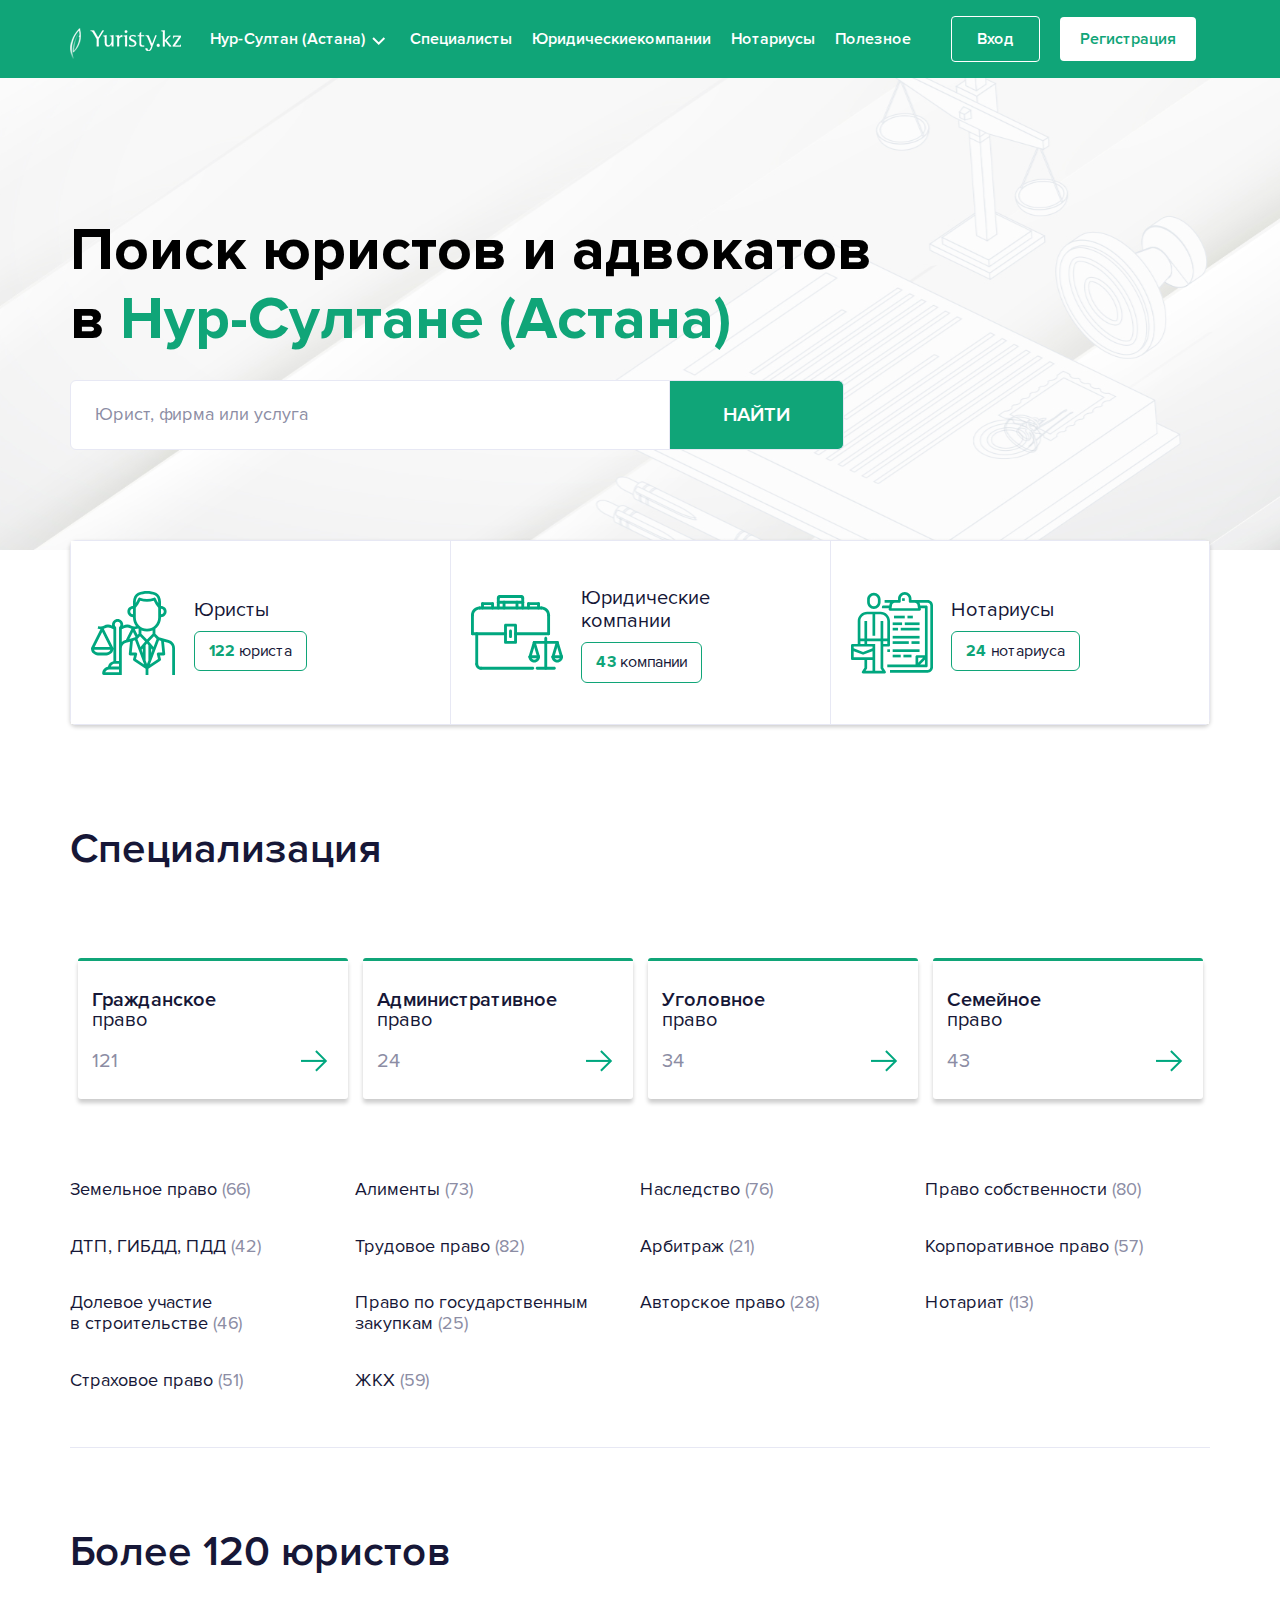
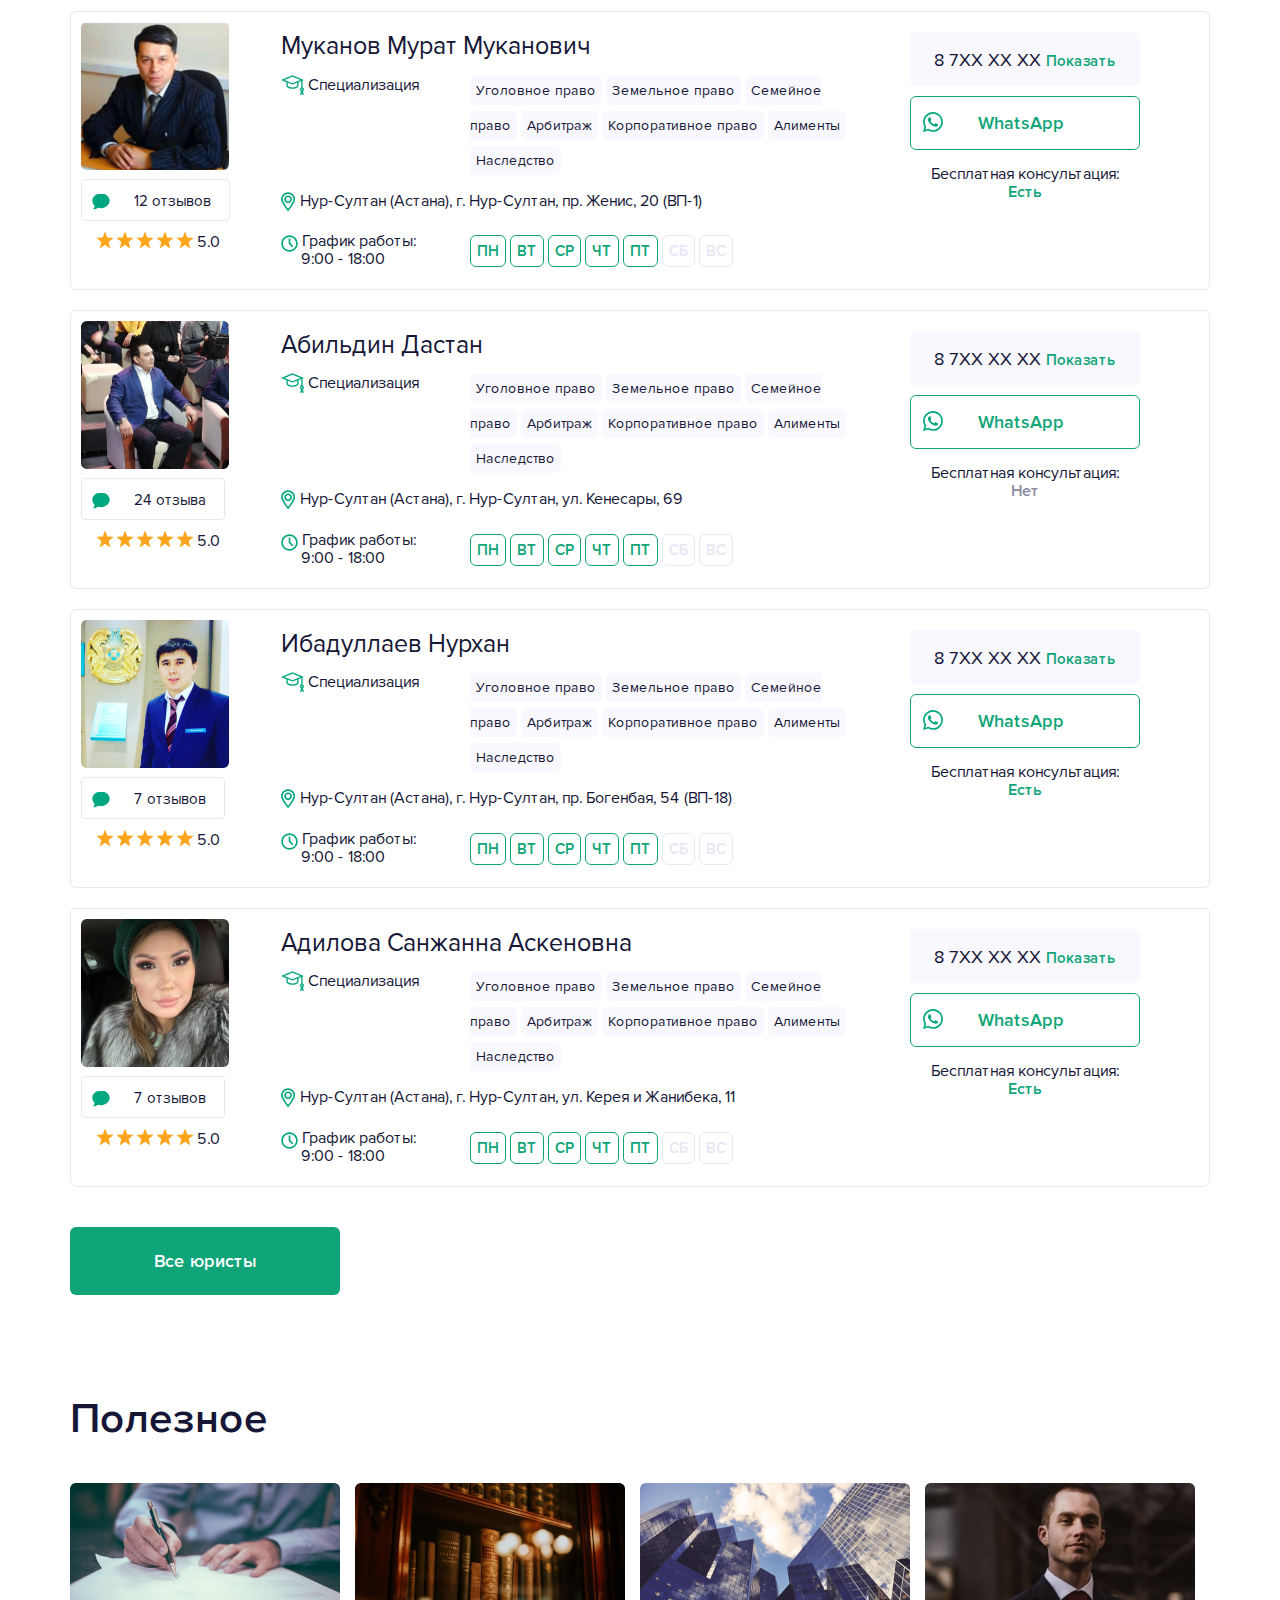
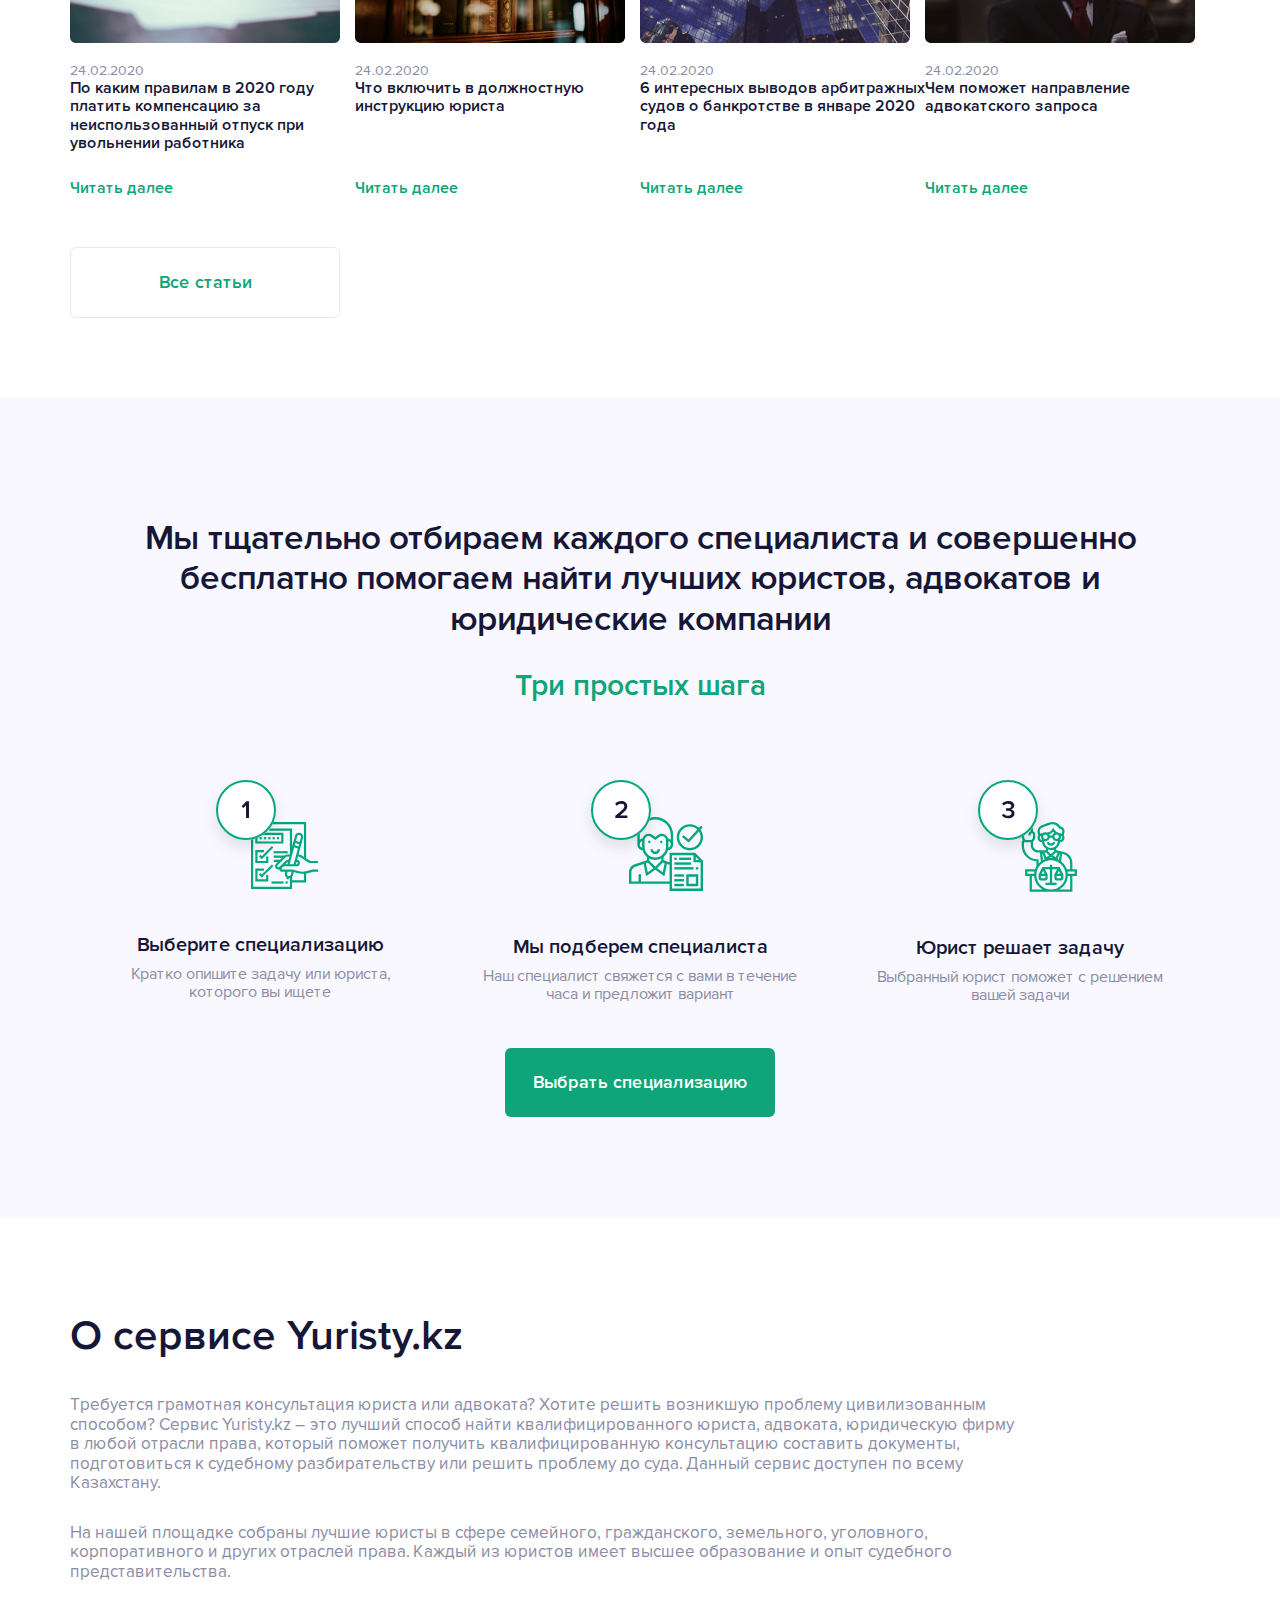
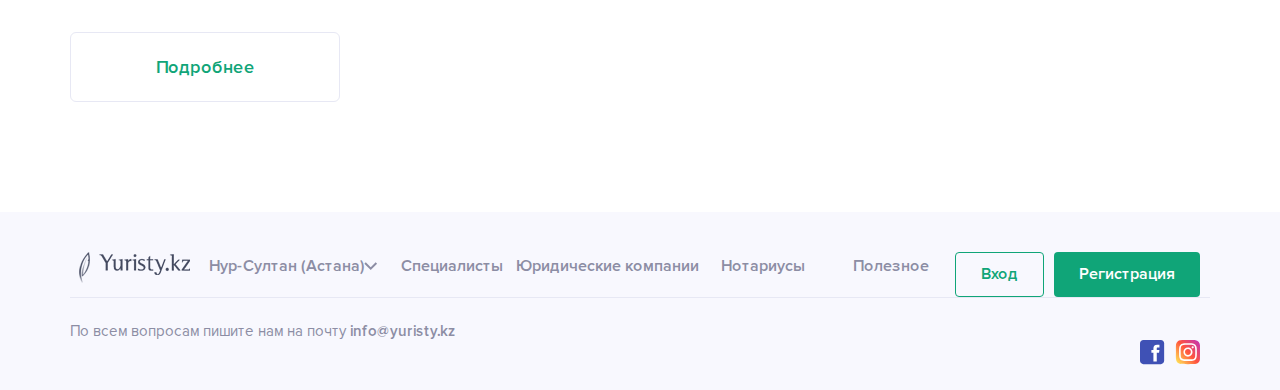
==== index.html @ 05616df8 "эШапка" ====
<!DOCTYPE html>
<html lang="ru">
<head>
<meta charset="UTF-8">
<meta name="viewport" content="width=device-width, initial-scale=1.0">
<meta http-equiv="X-UA-Compatible" content="ie=edge">
<link rel="stylesheet" href="css/normalize.css">
<link rel="stylesheet" href="css/main.css">
<link rel="stylesheet" href="css/bootstrap-grid.css">
<link rel="stylesheet" href="https://cdnjs.cloudflare.com/ajax/libs/font-awesome/4.7.0/css/font-awesome.min.css">


<title>Uyrist.kz</title>
<script>
	var jQueryroot = jQuery("html, body");
	jQuery('a[href*="#"]').click(function (event) {
		if (jQuery.attr(this, "href") == "#") {
			event.preventDefault();
		} else {
			jQueryroot.animate(
				{
					scrollTop: jQuery(jQuery.attr(this, "href")).offset().top
				},
				1000
			);
		}
		return false;
	});
</script>
</head>
<body>
</head>

<body>
	
<div class="boo-navbar">
		<div class="container">
			<!-- Mobile -->
			<div class="boo-nav-collapsed">
				<a href="index.html">
					<img class="mobile-logo" src="image/Main/image 1.svg" alt="Logo"/>
				</a>
				<button class="boo-nav-toggle">
					<!-- <i class="fa fa-fw fa-bars"></i> -->
					<div class="content">
						<div class="hamburger">
							<span></span>
							<span></span>
							<span></span>
							<span></span>
						</div>
					</div>
				</button>
			</div>
			<!-- Brand -->
			<div class="boo-nav-brand">
				<a href="#">
					<img src="image/Main/image 1.svg" alt="Logo" />
				</a>
			</div>
			<div class="dropdown">
				<div class="select">
					<span class="boo-nav-city ">Нур-Султан (Астана)<img src="image/Main/Icon.svg" alt="Стрелка" ></span>
				</div>
				<input type="hidden" name="gender">
				<ul class="dropdown-menu">
					<li id="male"><span class="boo-nav-city ">Нур-Султан (Астана)<img src="image/Main/Icon.svg" alt="Стрелка"></span></li>
					<li id="female"><span class="boo-nav-city ">Нур-Султан (Астана)<img src="image/Main/Icon.svg" alt="Стрелка"></span></li>
				</ul>
			</div>
			<!-- Nav items -->
			<div class="boo-nav-collapse">
				<ul class="boo-nav-items">
					<li><a href="yurists.html">Специалисты</a></li>
					<li><a href="Compani.html">Юридическиекомпании</a></li>
					<li><a href="yurist.html">Нотариусы</a></li>
					<li><a href="Compan.html">Полезное</a></li>
					<li><span  class="nav_btn btn_stroke">Вход</span></li>
					<li><span class="nav_btn btn_fill model_link">Регистрация</span></li>

				</ul>
			</div>
		</div>
		</div>
</div>
<div id="mask"></div>

<div class="model">
	<!-- The popup -->
	<span class="close"><img src="image/Mobile/close.svg" alt="Close"></span>
	<div class="constraint">
		<!-- Popup content -->
		<div class="model_heder">
			<div class="model_heder-text">Регистрация</div>
		</div>
		<div class="model_type">Выберите тип учетной записи</div>
	<main>
		<input id="tab1" type="radio" name="tabs" checked>
		<label class="model_content-title" for="tab1">Физическое лицо</label>
	
		<input id="tab2" type="radio" name="tabs">
		<label class="model_content-title" for="tab2">Юрист/адвокат</label>

			<input id="tab3" type="radio" name="tabs">
			<label class="model_content-title" for="tab3">Юридическая компания</label>
	
		<section  id="content1">
			<form action="#">
				<div class="col-sm">
					<input type="text" placeholder="Имя">
				</div>
				<div class="col-sm">
					<input type="email" placeholder="Эл почта">
				</div>
				<div class="col-sm">
					<input type="password" placeholder="Пароль">
				</div>
				<div class="col-sm">
					<input type="password" placeholder="Повторите пароль">
				</div>
			</form>


<div class="chB">
						<input class="model_check-i" type="checkbox" id="check">
						<label for="check" class="model_check">Даю согласие на обработку персональных данных</label>
</div>
					
					<div class="model_btn">
						<button>Зарегистрироваться</button>
					</div>
					<div class="model_socal">
						<div class="col-sm">
							<div class="model_socal-text">Регистрация через соцсети</div>
						</div>
						<div class="col-sm">
							<div class="model_socal-icon">
<a href="#"><img src="image/Modal/Icon_google.svg" alt="Icon"></a>
<a href="#"><img src="image/Modal/Icon_fb.svg" alt="Icon"></a>
<a href="#"><img src="image/Modal/Icon_vk.svg" alt="Icon"></a>
							</div>
						</div>
					</div>
		</section>
		<section id="content2">
				<form action="#">
				<div class="col-sm">
					<input type="text" placeholder="Фамилия">
				</div>
				<div class="col-sm">
					<input type="text" placeholder="Имя">
				</div>
				<div class="col-sm">
					<input type="text" placeholder="Отчество">
				</div>
					<div class="col-sm">
						<input type="phone" placeholder="Телефон">
					</div>
					<div class="col-sm">
						<input type="email" placeholder="Эл. почта">
					</div>
					<div class="col-sm">
						<input type="text" placeholder="Нур-Султан(Астана)">
					</div>
					<div class="col-sm">
						<input type="text" placeholder="Специализация">
					</div>
					<div class="col-sm">
						<div class="model_special">
							<span class="model_special-cadr">
								Уголовное право <button>Удалить</button>
							</span>
							<span class="model_special-cadr">
								Административное право <button>Удалить</button>
							</span>
						</div>
					</div>
					<div class="col-sm">
						<input type="password" placeholder="Пароль">
					</div>
					<div class="col-sm">
						<input type="password" placeholder="Повторите пароль">
					</div>
				</form>
<div class="chB">
	<input class="model_check-i" type="checkbox" id="check">
	<label for="check" class="model_check">Даю согласие на обработку персональных данных</label>
</div>
				<div class="model_btn">
					<button>Зарегистрироваться</button>
				</div>
			</p>
		</section>
		 <section id="content3">
				<form action="#">
					<div class="col-sm">
						<input type="text" placeholder="Название компании">
					</div>
					<div class="col-sm">
						<input type="phone" placeholder="Телефон">
					</div>
					<div class="col-sm">
						<input type="email" placeholder="Эл. почта">
					</div>
					<div class="col-sm">
						<input type="text" placeholder="Нур-Султан(Астана)">
					</div>
						<div class="col-sm">
							<input type="text" placeholder="Специализация">
						</div>
						<div class="col-sm">
							<div class="model_special">
								<span class="model_special-cadr">
									Уголовное право  <button>Удалить</button>
								</span>
								<span class="model_special-cadr">
									Административное право <button>Удалить</button>
								</span>
							</div>
						</div>
				<div class="col-sm">
					<input type="password" placeholder="Пароль">
				</div>
				<div class="col-sm">
					<input type="password" placeholder="Повторите пароль">
				</div>
				</form>
<div class="chB">
	<input class="model_check-i" type="checkbox" id="check">
	<label for="check" class="model_check">Даю согласие на обработку персональных данных</label>
</div>
					<div class="model_btn">
						<button>Зарегистрироваться</button>
					</div>
	
		</div>
	</div>

		
	</div> <!-- /Popup content -->

</div> <!-- /The popup -->


</div>


<!-- Главная -->
<div class="main">

<div class="container">
<div class="row">
<div class="col-12"><h1 class="">Поиск юристов и адвокатов <br>
	в <span>Нур-Султане (Астана)</span></h1></div>
	<div class="w-100"></div>
<form class="catalin">
	<input type="text" placeholder="Юрист, фирма или услуга" required>
	<button type="submit">Найти</button>
</form>
</div>
</div>
</div>
<div class="factodes">
	<div class="container">
		<div class="row factodes_blocks">
			<div class="col-sm-4 factodes_block">
				<img src="image/Main/Vector1.svg" alt="Icon" class="factodes_img">
				<div class="factodes_text">
					<div class="factodes_textt">Юристы</div>
					<div class="factodes_fact"> <span>122</span> юриста</div>
				</div>
			</div>
			<div class="col-sm-4 factodes_block">
				<img src="image/Main/Vector2.svg" alt="Icon" class="factodes_img">
				<div class="factodes_text">
					<div class="factodes_textt">Юридические компании</div>
					<div class="factodes_fact"> <span>43</span> компании</div>
				</div>
			</div>
			<div class="col-sm-4 factodes_block">
				<img src="image/Main/Vector3.svg" alt="Icon" class="factodes_img">
				<div class="factodes_text">
					<div class="factodes_textt">Нотариусы</div>
					<div class="factodes_fact"> <span>24</span> нотариуса</div>
				</div>
			</div>
		</div>
	</div>
</div>
<!-- Специализация-->
<div class="special">
	<div class="container">
		<h4 class="title">Специализация </h4> 
		<div class="row special_blocks ">
			<div class="col-sm-3 ">
			<div class="special_block">
				<div class="special_text">Гражданское <br> <span>право</span></div>
				<div class="special_fact">121
				<a href="#" class="special_icon">
					<img  src="image/Spesial/Group 1.svg" alt="Иконка">
				</a></div>
			</div>
			</div>
						<div class="col-sm-3">
							<div class="special_block">
								<div class="special_text">Административное <br> <span>право</span></div>
								<div class="special_fact">24
									<a href="#" class="special_icon">
										<img src="image/Spesial/Group 1.svg" alt="Иконка">
									</a>
								</div>
							</div>
						</div><div class="col-sm-3">
							<div class="special_block">
								<div class="special_text">Уголовное <br> <span>право</span></div>
								<div class="special_fact">34
									<a href="#" class="special_icon">
										<img src="image/Spesial/Group 1.svg" alt="Иконка">
									</a>
								</div>
							</div>
						</div>
						<div class="col-sm-3">
							<div class="special_block">
								<div class="special_text">Семейное <br> <span>право</span></div>
								<div class="special_fact">43
									<a href="#" class="special_icon">
										<img src="image/Spesial/Group 1.svg" alt="Иконка">
									</a>
								</div>
							</div>
						</div>
					</div>
			
				<div class="row services">
					<div class="col-sm-3">
						<div class="services_block">
							<a href="#">Земельное право <span>(66)</span></a>
							<a href="#">ДТП, ГИБДД, ПДД <span>(42)</span></a>
							<a href="#">Долевое участие <br>
								в строительстве <span>(46)</span></a>
							<a href="#">Страховое право <span>(51)</span></a>
							</div>
							</div>
							<div class="col-sm-3">
								<div class="services_block">
									<a href="#">Алименты <span>(73)</span></a>
									<a href="#">Трудовое право <span>(82)</span></a>
									<a class="all" href="#">Все специальности (16)</a>
									<a href="#" class="db">Право по государственным <br> закупкам <span>(25)</span></a>
									<a href="#" class="db">ЖКХ <span>(59)</span></a>
								</div>
							</div>
							<div class="col-sm-3 db">
								<div class="services_block">
									<a href="#">Наследство <span>(76)</span></a>
									<a href="#">Арбитраж <span>(21)</span></a>
									<a href="#">Авторское право <span>(28)</span></a>
								</div>
							</div>
							<div class="col-sm-3 db">
								<div class="services_block">
									<a href="#">Право собственности <span>(80)</span></a>
									<a href="#">Корпоративное право <span>(57)</span></a>
									<a href="#">Нотариат <span>(13)</span></a>
								</div>
							</div>
				</div>

</div>
<!-- Более 120 юристов-->
<section class="container">
	<div class="lawyers">
		<div class="container">
			<h4 class="title">Более 120 юристов</h4>
		</div>
	</div>
	<!-- Карточки юоистов -->
	<div class="lawyer">
		<div class="container">
			<div class="row lawyer_block">
	
				<div class="col-sm-2 lawyer_block-photo ">
					<img src="image/Lawyers/Rectangle 26.png" alt="Фото" class="photo">
					
					<div class="rewyes">
						<img src="image/Lawyers/icon/Vector.svg" alt="Иконка отзывы" class="rewyes_icon">
						<span class="rewyes_text">12 отзывов</span>
					</div>
					<div class="stars">
						<img class="star" src="image/Lawyers/icon/Icon_star.svg" alt="Звезда">
						<img class="star" src="image/Lawyers/icon/Icon_star.svg" alt="Звезда">
						<img class="star" src="image/Lawyers/icon/Icon_star.svg" alt="Звезда">
						<img class="star" src="image/Lawyers/icon/Icon_star.svg" alt="Звезда">
						<img class="star" src="image/Lawyers/icon/Icon_star.svg" alt="Звезда">
						<span>5.0</span>
					</div>
				</div>
				<div class="col-sm-6 lawyer_block-ingo">
					<div class="name">Муканов Мурат Муканович</div>
					<div class="row">
						<div class="col-sm-4">
							<div class="specialistik">
								<img src="image/Lawyers/icon/icon4.svg" alt="Иконка" class="special_img">
								<span class="special">Специализация </span>
								<a href="#"></a>
							</div>
						</div>
						<div class="col-sm-8 uslugi">
							<span class="spec">Уголовное право</span>
							<span class="spec">Земельное право</span>
							<span class="spec">Семейное право</span>
							<span class="spec">Арбитраж</span>
							<span class="spec">Корпоративное право</span>
							<span class="spec">Алименты</span>
							<span class="spec">Наследство</span>
							<span class=""></span>
							<span class=""></span>
							<span class=""></span>
							<span class=""></span>
						</div>
						<div class="col-sm-12">
							<div class="specialistik">
								<img src="image/Lawyers/icon/icon3.svg" alt="Иконка" class="special_img">
								<span class="special">Нур-Султан (Астана), г. Нур-Султан, пр. Женис, 20 (ВП-1)</span>
							</div>
						</div>
						<div class="col-sm">
							<div class="specialistik">
								<img src="image/Lawyers/icon/icon2.svg" alt="Иконка" class="special_img">
								<span class="special">График работы:</span>
								<div class="week">
									<span class="weekdays">ПН</span>
									<span class="weekdays">ВТ</span>
									<span class="weekdays">СР</span>
									<span class="weekdays">ЧТ</span>
									<span class="weekdays">ПТ</span>
									<span class="output">СБ</span>
									<span class="output">ВС</span></div><br>
								<span class="time">9:00 - 18:00</span>
							</div>
						</div>
					</div>
				</div>
				<div class="col-sm-3 phone_card ">
					<div class="phone">8 7XX XX XX <span>Показать</span></div>
					<div class="WhatsApp_block">
						<a href="#" class="wa_icon"><img class="wa_icon" src="image/Lawyers/icon/icon_WhatsApp.svg" alt="Wa_icon"></a>
						<a href="#" class="wa_text">WhatsApp</a>
					</div>
					<div class="consultation">
						<div class="cons">Бесплатная консультация:</div>
						<div class="yes">Есть</div>
					</div>
				</div>
			</div>
		</div>
	</div>

	<div class="lawyer">
		<div class="container">
			<div class="row lawyer_block">
	
				<div class="col-sm-2 lawyer_block-photo ">
					<img src="image/Lawyers/Dastan.png" alt="Фото" class="photo">
	
					<div class="rewyes">
						<img src="image/Lawyers/icon/Vector.svg" alt="Иконка отзывы" class="rewyes_icon">
						<span class="rewyes_text">24 отзыва</span>
					</div>
					<div class="stars">
						<img class="star" src="image/Lawyers/icon/Icon_star.svg" alt="Звезда">
						<img class="star" src="image/Lawyers/icon/Icon_star.svg" alt="Звезда">
						<img class="star" src="image/Lawyers/icon/Icon_star.svg" alt="Звезда">
						<img class="star" src="image/Lawyers/icon/Icon_star.svg" alt="Звезда">
						<img class="star" src="image/Lawyers/icon/Icon_star.svg" alt="Звезда">
						<span>5.0</span>
					</div>
				</div>
				<div class="col-sm-6 lawyer_block-ingo">
					<div class="name">Абильдин Дастан</div>
					<div class="row">
						<div class="col-sm-4">
							<div class="specialistik">
								<img src="image/Lawyers/icon/icon4.svg" alt="Иконка" class="special_img">
								<span class="special">Специализация </span>
								<a href="#"></a>
							</div>
						</div>
						<div class="col-sm-8 uslugi">
							<span class="spec">Уголовное право</span>
							<span class="spec">Земельное право</span>
							<span class="spec">Семейное право</span>
							<span class="spec">Арбитраж</span>
							<span class="spec">Корпоративное право</span>
							<span class="spec">Алименты</span>
							<span class="spec">Наследство</span>
							<span class=""></span>
							<span class=""></span>
							<span class=""></span>
							<span class=""></span>
						</div>
						<div class="col-sm-12">
							<div class="specialistik">
								<img src="image/Lawyers/icon/icon3.svg" alt="Иконка" class="special_img">
								<span class="special">Нур-Султан (Астана), г. Нур-Султан, ул. Кенесары, 69</span>
							</div>
						</div>
						<div class="col-sm">
							<div class="specialistik">
								<img src="image/Lawyers/icon/icon2.svg" alt="Иконка" class="special_img">
								<span class="special">График работы:</span>
								<div class="week">
									<span class="weekdays">ПН</span>
									<span class="weekdays">ВТ</span>
									<span class="weekdays">СР</span>
									<span class="weekdays">ЧТ</span>
									<span class="weekdays">ПТ</span>
									<span class="output">СБ</span>
									<span class="output">ВС</span></div><br>
								<span class="time">9:00 - 18:00</span>
							</div>
						</div>
					</div>
				</div>
				<div class="col-sm-3 phone_card ">
					<div class="phone">8 7XX XX XX <span>Показать</span></div>
					<div class="WhatsApp_block">
						<a href="#" class="wa_icon"><img class="wa_icon" src="image/Lawyers/icon/icon_WhatsApp.svg" alt="Wa_icon"></a>
						<a href="#" class="wa_text">WhatsApp</a>
					</div>
					<div class="consultation">
						<div class="cons">Бесплатная консультация:</div>
						<div class="no">Нет</div>
					</div>
				</div>
			</div>
		</div>
	</div>

		<div class="lawyer">
			<div class="container">
				<div class="row lawyer_block">
		
					<div class="col-sm-2 lawyer_block-photo ">
						<img src="image/Lawyers/Нурхан.png" alt="Фото" class="photo">
		
						<div class="rewyes">
							<img src="image/Lawyers/icon/Vector.svg" alt="Иконка отзывы" class="rewyes_icon">
							<span class="rewyes_text">7 отзывов</span>
						</div>
						<div class="stars">
							<img class="star" src="image/Lawyers/icon/Icon_star.svg" alt="Звезда">
							<img class="star" src="image/Lawyers/icon/Icon_star.svg" alt="Звезда">
							<img class="star" src="image/Lawyers/icon/Icon_star.svg" alt="Звезда">
							<img class="star" src="image/Lawyers/icon/Icon_star.svg" alt="Звезда">
							<img class="star" src="image/Lawyers/icon/Icon_star.svg" alt="Звезда">
							<span>5.0</span>
						</div>
					</div>
					<div class="col-sm-6 lawyer_block-ingo">
						<div class="name">Ибадуллаев Нурхан</div>
						<div class="row">
							<div class="col-sm-4">
								<div class="specialistik">
									<img src="image/Lawyers/icon/icon4.svg" alt="Иконка" class="special_img">
									<span class="special">Специализация </span>
									<a href="#"></a>
								</div>
							</div>
							<div class="col-sm-8 uslugi">
								<span class="spec">Уголовное право</span>
								<span class="spec">Земельное право</span>
								<span class="spec">Семейное право</span>
								<span class="spec">Арбитраж</span>
								<span class="spec">Корпоративное право</span>
								<span class="spec">Алименты</span>
								<span class="spec">Наследство</span>
								<span class=""></span>
								<span class=""></span>
								<span class=""></span>
								<span class=""></span>
							</div>
							<div class="col-sm-12">
								<div class="specialistik">
									<img src="image/Lawyers/icon/icon3.svg" alt="Иконка" class="special_img">
									<span class="special">Нур-Султан (Астана), г. Нур-Султан, пр. Богенбая, 54 (ВП-18)</span>
								</div>
							</div>
							<div class="col-sm">
								<div class="specialistik">
									<img src="image/Lawyers/icon/icon2.svg" alt="Иконка" class="special_img">
									<span class="special">График работы:</span>
									<div class="week">
										<span class="weekdays">ПН</span>
										<span class="weekdays">ВТ</span>
										<span class="weekdays">СР</span>
										<span class="weekdays">ЧТ</span>
										<span class="weekdays">ПТ</span>
										<span class="output">СБ</span>
										<span class="output">ВС</span></div><br>
									<span class="time">9:00 - 18:00</span>
								</div>
							</div>
						</div>
					</div>
					<div class="col-sm-3 phone_card ">
						<div class="phone">8 7XX XX XX <span>Показать</span></div>
						<div class="WhatsApp_block">
							<a href="#" class="wa_icon"><img class="wa_icon" src="image/Lawyers/icon/icon_WhatsApp.svg" alt="Wa_icon"></a>
							<a href="#" class="wa_text">WhatsApp</a>
						</div>
						<div class="consultation">
							<div class="cons">Бесплатная консультация:</div>
							<div class="yes">Есть</div>
						</div>
					</div>
				</div>
			</div>
		</div>

				<div class="lawyer">
					<div class="container">
						<div class="row lawyer_block">
				
							<div class="col-sm-2 lawyer_block-photo ">
								<img src="image/Lawyers/Saganna.png" alt="Фото" class="photo">
				
								<div class="rewyes">
									<img src="image/Lawyers/icon/Vector.svg" alt="Иконка отзывы" class="rewyes_icon">
									<span class="rewyes_text">7 отзывов</span>
								</div>
								<div class="stars">
									<img class="star" src="image/Lawyers/icon/Icon_star.svg" alt="Звезда">
									<img class="star" src="image/Lawyers/icon/Icon_star.svg" alt="Звезда">
									<img class="star" src="image/Lawyers/icon/Icon_star.svg" alt="Звезда">
									<img class="star" src="image/Lawyers/icon/Icon_star.svg" alt="Звезда">
									<img class="star" src="image/Lawyers/icon/Icon_star.svg" alt="Звезда">
									<span>5.0</span>
								</div>
							</div>
							<div class="col-sm-6 lawyer_block-ingo">
								<div class="name">Адилова Санжанна Аскеновна</div>
								<div class="row">
									<div class="col-sm-4">
										<div class="specialistik">
											<img src="image/Lawyers/icon/icon4.svg" alt="Иконка" class="special_img">
											<span class="special">Специализация </span>
											<a href="#"></a>
										</div>
									</div>
									<div class="col-sm-8 uslugi">
										<span class="spec">Уголовное право</span>
										<span class="spec">Земельное право</span>
										<span class="spec">Семейное право</span>
										<span class="spec">Арбитраж</span>
										<span class="spec">Корпоративное право</span>
										<span class="spec">Алименты</span>
										<span class="spec">Наследство</span>
										<span class=""></span>
										<span class=""></span>
										<span class=""></span>
										<span class=""></span>
									</div>
									<div class="col-sm-12">
										<div class="specialistik">
											<img src="image/Lawyers/icon/icon3.svg" alt="Иконка" class="special_img">
											<span class="special">Нур-Султан (Астана), г. Нур-Султан, ул. Керея и Жанибека, 11</span>
										</div>
									</div>
									<div class="col-sm">
										<div class="specialistik">
											<img src="image/Lawyers/icon/icon2.svg" alt="Иконка" class="special_img">
											<span class="special">График работы:</span>
											<div class="week">
												<span class="weekdays">ПН</span>
												<span class="weekdays">ВТ</span>
												<span class="weekdays">СР</span>
												<span class="weekdays">ЧТ</span>
												<span class="weekdays">ПТ</span>
												<span class="output">СБ</span>
												<span class="output">ВС</span></div><br>
											<span class="time">9:00 - 18:00</span>
										</div>
									</div>
								</div>
							</div>
							<div class="col-sm-3 phone_card ">
								<div class="phone">8 7XX XX XX <span>Показать</span></div>
								<div class="WhatsApp_block">
									<a href="#" class="wa_icon"><img class="wa_icon" src="image/Lawyers/icon/icon_WhatsApp.svg" alt="Wa_icon"></a>
									<a href="#" class="wa_text">WhatsApp</a>
								</div>
								<div class="consultation">
									<div class="cons">Бесплатная консультация:</div>
									<div class="yes">Есть</div>
								</div>
							</div>
						</div>
					</div>
				</div>


	<button class="lawyer_button">Все юристы</button>
</section>
<!-- Полезное -->
	<div class="useful">
		<div class="container">
			<h4 class="title">Полезное</h4>
			<div class="row">
				<div class="col-sm-3 useful_block">
					<div class="useful_img"><img src="image/Useful/1.png" alt="Фото"></div>
					<div class="useful_date"><span>24.02.2020</span></span></div>
					<div class="useful_text">По каким правилам в 2020 году платить компенсацию за неиспользованный отпуск при увольнении работника
					</div>
					<div class="useful_read">Читать далее</div>
				</div>
				<div class="col-sm-3 useful_block">
					<div class="useful_img"><img src="image/Useful/2.png" alt="Фото"></div>
					<div class="useful_date"><span>24.02.2020</span></span></div>
					<div class="useful_text">Что включить в должностную инструкцию юриста
					</div>
					<div class="useful_read">Читать далее</div>
				</div>
				<div class="col-sm-3 useful_block">
					<div class="useful_img"><img src="image/Useful/3.png" alt="Фото"></div>
					<div class="useful_date"><span>24.02.2020</span></span></div>
					<div class="useful_text">6 интересных выводов арбитражных судов о банкротстве в январе 2020 года
					</div>
					<div class="useful_read">Читать далее</div>
				</div>
				<div class="col-sm-3 useful_block">
					<div class="useful_img"><img src="image/Useful/4.png" alt="Фото"></div>
					<div class="useful_date"><span>24.02.2020</span></span></div>
					<div class="useful_text">Чем поможет направление адвокатского запроса
					</div>
					<div class="useful_read">Читать далее</div>
				</div>

			</div>
			<div class="useful_button">Все статьи</div>
		</div>
	</div>
<!-- Информация -->
<div class="info">
	<div class="container">
		<div class="info_title">
			<h2>Мы тщательно отбираем каждого специалиста и совершенно
			бесплатно помогаем найти лучших юристов, адвокатов
			и юридические компании</h2>
			<h3>Три простых шага</h3>
		</div>
			<div class="row info_block ">
				<div class="col-sm">
					<div class="info_img"><img src="image/Info/1.svg" alt=""></div>
					<div class="info_title">Выберите специализацию</div>
					<div class="info_subtitle">Кратко опишите задачу или юриста,
						которого вы ищете</div>
				</div>
				<div class="col-sm">
					<div class="info_img"><img src="image/Info/2.svg" alt=""></div>
<div class="info_title">Мы подберем специалиста</div>
<div class="info_subtitle">Наш специалист свяжется с вами в течение
часа и предложит вариант</div>
				</div>
				<div class="col-sm">
					<div class="info_img"><img src="image/Info/3.svg" alt=""></div>
<div class="info_title">Юрист решает задачу</div>
<div class="info_subtitle">Выбранный юрист поможет с решением
вашей задачи</div>
				</div>
			</div>
	</div>
	<button class="info_button">Выбрать специализацию</button>
</div>

<!-- О сервисе Yuristy.kz -->
<div class="service">
	<div class="container">
		<div class="title">
			<h2>О сервисе Yuristy.kz</h2>
		</div>
		<div class="row">
			<div class="col-sm-10">
				<div class="service_text-1">Требуется грамотная консультация юриста или адвоката? Хотите решить возникшую проблему цивилизованным способом? Сервис
				Yuristy.kz – это лучший способ найти квалифицированного юриста, адвоката, юридическую фирму
				в любой отрасли права, который поможет получить квалифицированную консультацию составить документы, подготовиться к
				судебному разбирательству или решить проблему до суда. Данный сервис доступен по всему Казахстану.</div>
				<div class="service_text-2">На нашей площадке собраны лучшие юристы в сфере семейного, гражданского, земельного, уголовного, корпоративного и других
				отраслей права. Каждый из юристов имеет высшее образование и опыт судебного представительства.</div></div>
		</div>
		<button class="service_button">Подробнее</button>
	</div>
</div>
<footer class="footer">
	<div class="container">
		<div class="row">
			<div class="col-sm">
				<div class="footer_logo"><img src="image/Footer/Logo.svg" alt="Лого"></div>
			</div>
			<div class="col-sm-2">
				<div class="footer_city">Нур-Султан (Астана)<img src="image/Footer/Arrow.svg" alt="Стрелка вниз"></div>
			</div>
			<div class="col-sm">
				<div class="footer_specialists"><a href="#">Специалисты</a></div>
			</div>
				<div class="col-sm">
					<div class="footer_companies"><a href="#">Юридические&nbsp;компании</a></div>
				</div>
								<div class="col-sm">
									<div class="footer_notaries"><a href="#">Нотариусы</a></div>
								</div>
								<div class="col-sm">
									<div class="footer_notaries"><a href="#">Полезное</a></div>
								</div>

													<button class="footer_btn-1" href="#">Вход</button>
													<button class="footer_btn-2" href="#">Регистрация</button>
		</div>
		<div class="row info">
			<div class="col-sm-12">
				<div class="footer_info">По всем вопросам пишите нам на почту <a href="#">info@yuristy.kz</a></div>
			</div>
			<div class="footer_social"><a href="#"><img src="image/Footer/Facebook.svg" alt="Facebook"></a></div>
			<div class="footer_social"><a href="#"><img src="image/Footer/Instagram.svg" alt="Instagram"></a></div>
		</div>
	</div>
	
</footer>



<script src="js/jquery-1.x-git.min.js"></script>
	<script src='https://ajax.googleapis.com/ajax/libs/jquery/3.0.0/jquery.min.js'></script>
<!-- <script src='https://ajax.googleapis.com/ajax/libs/jquery/1.8.2/jquery.min.js'></script> -->
<script src="js/bootstrap.min.js"></script>
<script src="js/script.js"></script>
</body>
</html>
---- css/main.css ----
@charset "UTF-8";
@font-face {
  font-family: 'Proxima Nova Regular';
  src: url("../fonts/ProximaNova-Regular.eot");
  src: url("../fonts/ProximaNova-Regular.eot?#iefix") format("embedded-opentype"), url("../fonts/ProximaNova-Regular.woff") format("woff"), url("../fonts/ProximaNova-Regular.ttf") format("truetype");
  font-weight: normal;
  font-style: normal;
}

@font-face {
  font-family: 'Proxima Nova Semibold';
  src: url("../fonts/ProximaNova-Semibold.eot");
  src: url("../fonts/ProximaNova-Semibold.eot?#iefix") format("embedded-opentype"), url("../fonts/ProximaNova-Semibold.woff") format("woff"), url("../fonts/ProximaNova-Semibold.ttf") format("truetype");
  font-weight: normal;
  font-style: normal;
}

@font-face {
  font-family: 'Proxima Nova Bold';
  src: url("../fonts/ProximaNova-Bold.eot");
  src: url("../fonts/ProximaNova-Bold.eot?#iefix") format("embedded-opentype"), url("../fonts/ProximaNova-Bold.woff") format("woff"), url("../fonts/ProximaNova-Bold.ttf") format("truetype");
  font-weight: normal;
  font-style: normal;
}

* {
  -webkit-box-sizing: border-box;
          box-sizing: border-box;
  outline: 0;
}

a {
  text-decoration: none;
}

.wrapper_nav .container {
  padding-left: 0;
  padding-right: 0;
}

.boo-navbar {
  z-index: 1000;
  display: -webkit-box;
  display: -ms-flexbox;
  display: flex;
  -ms-flex-wrap: wrap;
      flex-wrap: wrap;
  -webkit-box-pack: justify;
      -ms-flex-pack: justify;
          justify-content: space-between;
  background: #10A578;
  padding: 10px 20px;
}

.boo-navbar.fixed {
  position: fixed;
  top: 0;
  right: 0;
  left: 0;
}

.boo-nav-city {
  color: white;
  font-family: "Proxima Nova Semibold", sans-serif;
  font-size: 16px;
}

.boo-nav-city img {
  margin-left: 7px;
  display: inline-block;
  -webkit-transform: translateY(2px);
          transform: translateY(2px);
}

.boo-nav-city-mobile img {
  padding: 2px;
}

.boo-nav-brand {
  display: none;
  -webkit-box-ordinal-group: 2;
      -ms-flex-order: 1;
          order: 1;
  vertical-align: middle;
  margin-right: 15px;
}

.boo-nav-brand img {
  display: inline-block;
}

.boo-nav-brand a img {
  padding-top: 10px;
}

.boo-nav-collapse {
  -ms-flex-item-align: center;
      -ms-grid-row-align: center;
      align-self: center;
  -ms-flex-preferred-size: 100%;
      flex-basis: 100%;
  display: none;
  padding-top: 20px;
  -webkit-box-ordinal-group: 12;
      -ms-flex-order: 11;
          order: 11;
}

.boo-nav-collapsed {
  -webkit-box-ordinal-group: 11;
      -ms-flex-order: 10;
          order: 10;
  display: -webkit-box;
  display: -ms-flexbox;
  display: flex;
  -ms-flex-wrap: nowrap;
      flex-wrap: nowrap;
  -webkit-box-pack: justify;
      -ms-flex-pack: justify;
          justify-content: space-between;
  -webkit-box-align: center;
      -ms-flex-align: center;
          align-items: center;
  width: 100%;
}

.boo-nav-collapsed a {
  color: white;
  text-decoration: none;
}

.boo-nav-collapsed a img, .boo-nav-collapsed a svg {
  display: block;
  max-width: 240px;
  max-height: 50px;
}

.boo-nav-collapsed a:hover {
  color: #FFF;
}

.boo-nav-collapsed .boo-nav-toggle {
  cursor: pointer;
  color: #fff;
  font-size: 20px;
  width: auto;
  height: auto;
  border: none;
  background: transparent;
}

.boo-nav-collapsed .boo-nav-toggle:hover, .boo-nav-collapsed .boo-nav-toggle:focus {
  color: #FFF;
  outline: none;
}

.boo-nav-collapsed .boo-nav-toggle i.fa-fw {
  width: auto;
}

.boo-nav-items {
  margin: 0;
  padding: 0;
  list-style: none;
  width: 100%;
  display: -webkit-box;
  display: -ms-flexbox;
  display: flex;
  -ms-flex-flow: nowrap;
      flex-flow: nowrap;
  -webkit-box-orient: vertical;
  -webkit-box-direction: normal;
      -ms-flex-direction: column;
          flex-direction: column;
  -webkit-box-align: stretch;
      -ms-flex-align: stretch;
          align-items: stretch;
  -webkit-box-pack: end;
      -ms-flex-pack: end;
          justify-content: flex-end;
}

.boo-nav-items li {
  /* Bimboo CSS intrusivo */
  background: none;
  display: block;
  margin-bottom: 0;
}

.boo-nav-items a {
  display: block;
  text-align: center;
  font-family: "Proxima Nova Semibold", sans-serif;
  color: white;
  text-decoration: none;
  padding: 15px 10px;
  width: 100%;
}

.btn_stroke {
  margin-left: 30px;
  margin-right: 20px;
  margin-top: 14px;
  color: white;
  background-color: #10A578;
  padding: 12px 25px;
  border-radius: 4px;
  font-family: "Proxima Nova Semibold", sans-serif;
  border: 1px solid white;
  cursor: pointer;
}

.btn_fill {
  margin-top: 14px;
  background-color: white;
  color: #10A578;
  padding: 12px 20px;
  border-radius: 4px;
  font-family: "Proxima Nova Semibold", sans-serif;
  border: none;
  cursor: pointer;
}

.boo-nav-items a:hover {
  color: #e7e8f4;
}

/*Styling Selectbox*/
.dropdown {
  display: inline-block;
  border-radius: 5px;
  -webkit-transition: all .5s ease;
  transition: all .5s ease;
  position: relative;
  font-size: 14px;
  color: #474747;
  text-align: left;
}

.dropdown .select {
  cursor: pointer;
  display: block;
  padding: 0  10px;
}

.dropdown .dropdown-menu {
  position: absolute;
  background-color: #10A578;
  width: 100%;
  left: 0;
  margin-top: 1px;
  border-radius: 0 1px 5px 5px;
  overflow: hidden;
  display: none;
  max-height: 144px;
  overflow-y: auto;
  z-index: 9;
}

.dropdown .dropdown-menu li {
  padding: 10px;
  -webkit-transition: all .2s ease-in-out;
  transition: all .2s ease-in-out;
  cursor: pointer;
}

.dropdown .dropdown-menu {
  padding: 0;
  list-style: none;
}

.dropdown .dropdown-menu li:hover {
  background-color: rgba(255, 255, 255, 0.2);
}

.dropdown .dropdown-menu li:active {
  background-color: rgba(255, 255, 255, 0.2);
}

#mask {
  display: none;
  position: fixed;
  z-index: 100;
  background: rgba(0, 0, 0, 0.35);
  width: 100%;
  min-height: 100%;
}

.model {
  position: absolute;
  top: -2000px;
  z-index: 101;
  width: 600px;
  min-height: 100%;
}

.model .close {
  cursor: pointer;
}

.model .close img {
  -webkit-transform: translate(570px, 35px);
          transform: translate(570px, 35px);
}

.model_heder {
  background-color: #10A578;
  height: 70px;
  text-align: center;
  font-family: "Proxima Nova Semibold", sans-serif;
}

.model_heder-text {
  padding: 20px;
  font-size: 25px;
  color: white;
}

.model_type {
  font-size: 20px;
  color: #161737;
  margin-top: 30px;
  font-family: "Proxima Nova Regular", sans-serif;
}

.model_btn button {
  background-color: #10A578;
  color: white;
  font-size: 18px;
  font-family: "Proxima Nova Semibold", sans-serif;
  width: 320px;
  height: 70px;
  border: none;
  margin-bottom: 40px;
}

.model form {
  margin-top: 10px;
}

.model form input {
  display: block;
  margin-top: 20px;
  height: 70px;
  width: 100%;
  border-radius: 6px;
  border: 1px solid #e7e8f4;
  padding: 20px;
}

.model main {
  font-family: "Proxima Nova Regular", sans-serif;
}

.model section {
  display: none;
  padding-top: 20px;
  padding: 20px;
  border-top: 1px solid white;
}

.model input {
  display: none;
}

.model label {
  display: inline-block;
  margin: 0 0 -1px;
  padding: 15px 20px;
  font-size: 16px;
  text-align: center;
  color: #161737;
  border: 1px solid transparent;
  font-family: "Proxima Nova Semibold", sans-serif;
}

.model .chB input[type="checkbox"] {
  display: none;
}

.model .chB label::before {
  content: " ";
  display: inline-block;
  width: 20px;
  height: 20px;
  vertical-align: middle;
  border-radius: 3px;
  border: 1px solid #e7e8f4;
  margin-left: -10px;
  margin-right: 10px;
}

.model .chB input:checked + label {
  border: none;
}

.model .chB input[type="checkbox"]:checked + label::before {
  background-image: url(../image/Mobile/Galka.svg);
  background-size: 100%;
  background-repeat: no-repeat;
}

.model .model_check {
  font-size: 14px;
  font-family: "Proxima Nova Regular", sans-serif;
  color: #8c8da4;
}

.model .model_special {
  text-align: left;
  margin-top: 20px;
}

.model .model_special-cadr {
  background-color: #F8F8FE;
  padding: 10px;
  border-radius: 4px;
  font-size: 14px;
  color: #161737;
}

.model .model_special-cadr button {
  background-color: white;
  border-radius: 20px;
  border: 1px solid #e7e8f4;
  padding: 2px 7px;
  font-size: 12px;
  color: #8c8da4;
}

.model .model_check-i {
  display: inline-block;
}

.model input:checked + label {
  color: #161737;
  border: 1px solid transparent;
  border-bottom: 3px solid #10A578;
  border-top: 1px solid #fff;
}

.model #tab1:checked ~ #content1,
.model #tab2:checked ~ #content2,
.model #tab3:checked ~ #content3,
.model #tab4:checked ~ #content4 {
  display: block;
}

@media screen and (max-width: 650px) {
  .model label {
    font-size: 0;
  }
  .model label:before {
    margin: 0;
    font-size: 18px;
  }
}

@media screen and (max-width: 400px) {
  .model label {
    padding: 15px;
  }
}

.model .constraint {
  background: #fff;
  text-align: center;
  border-radius: 6px;
}

.model_socal {
  background-color: #F8F8FD;
  padding: 22px 0 38px 0;
  border-radius: 6px;
  margin-bottom: 30px;
}

.model_socal-text {
  padding-top: 20px;
  font-size: 20px;
  font-family: "Proxima Nova Regular", sans-serif;
  color: #161737;
}

.model_socal-icon {
  margin-top: 10px;
}

.model_socal-icon a {
  padding-right: 20px;
}

.tabs {
  left: 50%;
  -webkit-transform: translateX(-50%);
  transform: translateX(-50%);
  position: relative;
  background: white;
  padding: 50px;
  padding-bottom: 80px;
  border-radius: 5px;
  min-width: 240px;
}

.tabs input[name="tab-control"] {
  display: none;
}

.tabs .content section h2,
.tabs ul li label {
  font-family: "Montserrat";
  font-weight: bold;
  font-size: 18px;
  color: #428BFF;
}

.tabs ul {
  list-style-type: none;
  padding-left: 0;
  display: -webkit-box;
  display: -ms-flexbox;
  display: flex;
  -webkit-box-orient: horizontal;
  -webkit-box-direction: normal;
  -ms-flex-direction: row;
  flex-direction: row;
  margin-bottom: 10px;
  -webkit-box-pack: justify;
  -ms-flex-pack: justify;
  justify-content: space-between;
  -webkit-box-align: end;
  -ms-flex-align: end;
  align-items: flex-end;
  -ms-flex-wrap: wrap;
  flex-wrap: wrap;
}

.tabs ul li {
  -webkit-box-sizing: border-box;
          box-sizing: border-box;
  -webkit-box-flex: 1;
  -ms-flex: 1;
  flex: 1;
  width: 25%;
  padding: 0 10px;
  text-align: center;
}

.tabs ul li label {
  -webkit-transition: all 0.3s ease-in-out;
  transition: all 0.3s ease-in-out;
  color: #929daf;
  padding: 5px auto;
  overflow: hidden;
  text-overflow: ellipsis;
  display: block;
  cursor: pointer;
  -webkit-transition: all 0.2s ease-in-out;
  transition: all 0.2s ease-in-out;
  white-space: nowrap;
  -webkit-touch-callout: none;
  -webkit-user-select: none;
  -moz-user-select: none;
  -ms-user-select: none;
  user-select: none;
}

.tabs ul li label br {
  display: none;
}

.tabs ul li label svg {
  fill: #929daf;
  height: 1.2em;
  vertical-align: bottom;
  margin-right: 0.2em;
  -webkit-transition: all 0.2s ease-in-out;
  transition: all 0.2s ease-in-out;
}

.tabs ul li label:hover, .tabs ul li label:focus, .tabs ul li label:active {
  outline: 0;
  color: #bec5cf;
}

.tabs ul li label:hover svg, .tabs ul li label:focus svg, .tabs ul li label:active svg {
  fill: #bec5cf;
}

.tabs .slider {
  position: relative;
  width: 25%;
  -webkit-transition: all 0.33s cubic-bezier(0.38, 0.8, 0.32, 1.07);
  transition: all 0.33s cubic-bezier(0.38, 0.8, 0.32, 1.07);
}

.tabs .slider .indicator {
  position: relative;
  width: 200px;
  max-width: 100%;
  margin: 0 auto;
  height: 2px;
  background: #10A578;
  border-radius: 1px;
}

.tabs .content {
  margin-top: 30px;
}

.tabs .content section {
  display: none;
  -webkit-animation-name: content;
  animation-name: content;
  -webkit-animation-direction: normal;
  animation-direction: normal;
  -webkit-animation-duration: 0.3s;
  animation-duration: 0.3s;
  -webkit-animation-timing-function: ease-in-out;
  animation-timing-function: ease-in-out;
  -webkit-animation-iteration-count: 1;
  animation-iteration-count: 1;
  line-height: 1.4;
}

.tabs .content section h2 {
  color: #428BFF;
  display: none;
}

.tabs .content section h2::after {
  content: "";
  position: relative;
  display: block;
  width: 30px;
  height: 3px;
  background: #428BFF;
  margin-top: 5px;
  left: 1px;
}

.tabs input[name="tab-control"]:nth-of-type(1):checked ~ ul > li:nth-child(1) > label {
  cursor: default;
  color: #428BFF;
}

.tabs input[name="tab-control"]:nth-of-type(1):checked ~ ul > li:nth-child(1) > label svg {
  fill: #428BFF;
}

.tabs input[name="tab-control"]:nth-of-type(1):checked ~ .slider {
  -webkit-transform: translateX(0%);
  transform: translateX(0%);
}

.tabs input[name="tab-control"]:nth-of-type(1):checked ~ .content > section:nth-child(1) {
  display: block;
}

.tabs input[name="tab-control"]:nth-of-type(2):checked ~ ul > li:nth-child(2) > label {
  cursor: default;
  color: #428BFF;
}

.tabs input[name="tab-control"]:nth-of-type(2):checked ~ ul > li:nth-child(2) > label svg {
  fill: #428BFF;
}

.tabs input[name="tab-control"]:nth-of-type(2):checked ~ .slider {
  -webkit-transform: translateX(100%);
  transform: translateX(100%);
}

.tabs input[name="tab-control"]:nth-of-type(2):checked ~ .content > section:nth-child(2) {
  display: block;
}

.tabs input[name="tab-control"]:nth-of-type(3):checked ~ ul > li:nth-child(3) > label {
  cursor: default;
  color: #428BFF;
}

.tabs input[name="tab-control"]:nth-of-type(3):checked ~ ul > li:nth-child(3) > label svg {
  fill: #428BFF;
}

.tabs input[name="tab-control"]:nth-of-type(3):checked ~ .slider {
  -webkit-transform: translateX(200%);
  transform: translateX(200%);
}

.tabs input[name="tab-control"]:nth-of-type(3):checked ~ .content > section:nth-child(3) {
  display: block;
}

.tabs input[name="tab-control"]:nth-of-type(4):checked ~ ul > li:nth-child(4) > label {
  cursor: default;
  color: #428BFF;
}

.tabs input[name="tab-control"]:nth-of-type(4):checked ~ ul > li:nth-child(4) > label svg {
  fill: #428BFF;
}

.tabs input[name="tab-control"]:nth-of-type(4):checked ~ .slider {
  -webkit-transform: translateX(300%);
  transform: translateX(300%);
}

.tabs input[name="tab-control"]:nth-of-type(4):checked ~ .content > section:nth-child(4) {
  display: block;
}

.col, .col-1, .col-2, .col-3, .btn {
  padding: 0;
  margin: 0;
}

.no {
  color: #8c8da4;
  font-family: "Proxima Nova Semibold", sans-serif;
  font-size: 16px;
}

.cons {
  color: #161737;
  margin-top: 15px;
  font-family: "Proxima Nova Regular", sans-serif;
}

.yes {
  color: #10A578;
  font-family: "Proxima Nova Semibold", sans-serif;
  font-size: 16px;
}

h4 {
  font-family: "Proxima Nova Semibold", sans-serif;
  font-size: 42px;
  color: #161737;
}

.navigation {
  background-color: #10A578;
  height: 70px;
  font-size: 16px;
  font-family: "Proxima Nova Semibold", sans-serif;
}

.navigation_logo {
  width: 111px;
  height: 31px;
  padding-top: 21px;
}

.navigation_city {
  padding-left: 26px;
  padding-top: 25px;
}

.navigation_city_img {
  padding-left: 8px;
}

.navigation_specialists {
  padding-left: 65px;
  padding-top: 25px;
}

.navigation_compani, .navigation_notaries, .navigation_benefit {
  padding-left: 24px;
  padding-top: 25px;
}

.navigation button {
  border-radius: 4px;
}

.navigation .btn-1 {
  padding: 12px 25px;
  background-color: transparent;
  border: 1px solid #FFFFFF;
  color: #FFFFFF;
}

.navigation .btn-2 {
  padding: 12px 14px;
  color: #10A578;
  background-color: #ffffff;
  border: none;
}

.navigation_circuit {
  padding-left: 25px;
  margin-top: 13px;
}

.navigation_fill {
  padding-left: 10px;
  margin-top: 13px;
}

.navigation a {
  color: white;
}

.main {
  background: url(../image/Main/home.svg) no-repeat;
  background-size: 110%;
  /* Placeholder
-----------------------------------------------------*/
}

.main h1 {
  margin-top: 138px;
  margin-bottom: 26px;
  font-size: 60px;
  font-family: "Proxima Nova Bold", sans-serif;
}

.main h1 span {
  color: #10A578;
}

.main form {
  margin-bottom: 170px;
}

.main form.catalin input {
  float: left;
  border: 1px solid #e7e8f4;
  height: 70px;
  width: 600px;
  margin: 0;
  -webkit-appearance: none;
  outline: none;
  border-radius: 6px 0 0 6px;
}

.main form.catalin button {
  float: left;
  border: none;
  background-color: #10A578;
  border-radius: 0 6px 6px 0;
  border: 1px solid #e7e8f4;
  border-left: none;
  padding: 0;
  margin: 0;
  width: 174px;
  height: 70px;
  cursor: pointer;
  text-transform: uppercase;
  text-align: center;
  color: white;
  font-family: "Proxima Nova Semibold", sans-serif;
  font-size: 20px;
}

.main form.catalin input::-webkit-input-placeholder {
  color: #8c8da4;
  font-family: "Proxima Nova Regular", sans-serif;
  font-size: 18px;
  padding: 0px;
}

.main input[type="text"] {
  padding: 24px;
}

.factodes_blocks {
  border: 1px solid #e7e8f4;
  border-radius: 6px;
  -webkit-transform: translate(0, -80px);
          transform: translate(0, -80px);
  -webkit-box-shadow: 0 2px 4px rgba(0, 0, 0, 0.2);
          box-shadow: 0 2px 4px rgba(0, 0, 0, 0.2);
}

.factodes_block {
  display: -webkit-box;
  display: -ms-flexbox;
  display: flex;
  -webkit-box-align: center;
      -ms-flex-align: center;
          align-items: center;
  padding: 41px 20px;
  background-color: white;
  border-left: 1px solid #e7e8f4;
}

.factodes_block:first-child {
  border-left: none;
}

.factodes_text {
  display: -webkit-box;
  display: -ms-flexbox;
  display: flex;
  -webkit-box-orient: vertical;
  -webkit-box-direction: normal;
      -ms-flex-direction: column;
          flex-direction: column;
  padding-left: 18px;
}

.factodes_textt {
  font-family: "Proxima Nova Regular", sans-serif;
  font-size: 20px;
  color: #161737;
  margin-top: 5px;
  width: 20px;
}

.factodes_fact {
  font-family: "Proxima Nova Regular", sans-serif;
  font-size: 16px;
  color: #161737;
  border: 1px solid #10A578;
  padding: 10px 14px;
  border-radius: 6px;
  margin-top: 9px;
}

.factodes_fact span {
  color: #10A578;
  font-family: "Proxima Nova Bold", sans-serif;
}

.special {
  color: #161737;
}

.special .title {
  margin: 20px 0 40px 0;
  border: none;
}

.special_block {
  width: 270px;
  border-radius: 3px;
  border-top: 3px solid #10A578;
  padding: 29px 0 19px 14px;
  -webkit-box-shadow: 0px 4px 4px rgba(0, 0, 0, 0.2);
          box-shadow: 0px 4px 4px rgba(0, 0, 0, 0.2);
  margin: 0 auto;
}

.special_icon {
  padding-right: 20px;
}

.special_fact {
  display: -webkit-box;
  display: -ms-flexbox;
  display: flex;
  -webkit-box-pack: justify;
      -ms-flex-pack: justify;
          justify-content: space-between;
  padding-top: 20px;
  padding-bottom: 2px;
  color: #8c8da4;
  font-family: "Proxima Nova Regular", sans-serif;
  font-size: 20px;
}

.special_text {
  font-size: 20px;
  font-family: "Proxima Nova Semibold", sans-serif;
  line-height: 1;
}

.special_text span {
  font-family: "Proxima Nova Regular", sans-serif;
}

.services {
  border-bottom: 1px solid #e7e8f4;
  display: -webkit-box;
  display: -ms-flexbox;
  display: flex;
  -webkit-box-pack: justify;
      -ms-flex-pack: justify;
          justify-content: space-between;
}

.services .all {
  display: none;
}

.services_block {
  margin-top: 60px;
  padding: 20px 20px 20px 0;
}

.services .serv {
  margin-bottom: 36px;
}

.services a {
  font-family: "Proxima Nova Regular", sans-serif;
  font-size: 18px;
  color: #161737;
  display: block;
  padding-bottom: 36px;
}

.services a span {
  color: #8c8da4;
}

.lawyers .title {
  border: none;
  margin-top: 80px;
  margin-bottom: 35px;
  padding: 0;
}

.lawyer {
  background-color: #fff;
  margin-top: 20px;
  margin-bottom: 20px;
  color: #161737;
}

.lawyer_block {
  border: 1px solid #e7e8f4;
  border-radius: 6px;
  padding-bottom: 20px;
}

.lawyer_block-photo {
  margin: 10px;
}

.lawyer_block .rewyes {
  margin-top: 5px;
  display: inline-block;
  border: 1px solid #e7e8f4;
  border-radius: 4px;
  padding: 10px 18px 10px 10px;
  font-size: 15px;
  font-family: "Proxima Nova Regular", sans-serif;
}

.lawyer_block .rewyes_icon {
  -webkit-transform: translateY(3.5px);
          transform: translateY(3.5px);
  padding-right: 20px;
}

.lawyer_block-ingo {
  margin-top: 20px;
}

.lawyer_block-ingo .specialistik {
  margin-top: 8px;
}

.lawyer_block-ingo .specialistik img {
  -webkit-transform: translateY(6px);
          transform: translateY(6px);
}

.lawyer_block-ingo .specialistik a {
  text-decoration: underline;
  margin-left: 28px;
  font-size: 14px;
  color: black;
  font-family: "Proxima Nova Regular", sans-serif;
}

.lawyer_block-ingo .uslugi {
  margin-top: 12px;
}

.lawyer_block-ingo .name {
  font-family: "Proxima Nova Regular", sans-serif;
  font-size: 25px;
}

.lawyer_block-ingo .name a {
  color: #161737;
  font-family: "Proxima Nova Regular", sans-serif;
  font-size: 25px;
}

.lawyer_block-ingo .special, .lawyer_block-ingo .time {
  font-family: "Proxima Nova Regular", sans-serif;
  font-size: 16px;
  padding: 0;
  margin-top: 10px;
}

.lawyer_block-ingo .time {
  margin-left: 20px;
}

.lawyer_block-ingo .week {
  -webkit-transform: translateY(10px);
          transform: translateY(10px);
  margin-top: 15px;
  display: inline-block;
  margin-left: 50px;
  font-size: 15px;
  font-family: "Proxima Nova Semibold", sans-serif;
}

.lawyer_block-ingo .week .weekdays {
  border: 1px solid #10A578;
  padding: 6px;
  color: #10A578;
  border-radius: 6px;
}

.lawyer_block-ingo .week .output {
  border: 1px solid #e7e8f4;
  padding: 6px;
  color: #e7e8f4;
  border-radius: 6px;
}

.lawyer_block-ingo .spec {
  font-family: "Proxima Nova Regular", sans-serif;
  font-size: 14px;
  padding: 6px;
  background-color: #F8F8FE;
  border-radius: 6px;
  line-height: 2.5;
}

.lawyer .stars {
  margin-top: 10px;
  margin-left: 16px;
}

.lawyer .stars .star {
  -webkit-transform: translateY(1px);
          transform: translateY(1px);
}

.lawyer .stars span {
  font-family: "Proxima Nova Regular", sans-serif;
}

.lawyer .phone_card {
  margin-left: 60px;
  margin-top: 20px;
}

.lawyer .phone {
  right: 100px;
  width: 230px;
  height: 54px;
  text-align: center;
  font-family: "Proxima Nova Regular", sans-serif;
  font-size: 18px;
  color: #161737;
  background-color: #F8F8FE;
  border-radius: 6px;
  padding: 18px;
}

.lawyer .phone span {
  font-size: 15px;
  color: #10A578;
  font-family: "Proxima Nova Semibold", sans-serif;
}

.lawyer .WhatsApp_block {
  width: 230px;
  margin-top: 10px;
  font-family: "Proxima Nova Semibold", sans-serif;
  font-size: 18px;
  padding: 12px;
  border: 1px solid #10A578;
  border-radius: 6px;
  height: 54px;
}

.lawyer .WhatsApp_block .wa_text {
  color: #10A578;
}

.lawyer .WhatsApp_block .wa_icon {
  -webkit-transform: translateY(3px);
          transform: translateY(3px);
  padding-right: 15px;
}

.lawyer .consultation {
  font-family: "Proxima Nova Semibold", sans-serif;
  width: 230px;
  text-align: center;
}

.lawyer_button {
  color: white;
  font-family: "Proxima Nova Semibold", sans-serif;
  font-size: 18px;
  border-radius: 6px;
  background-color: #10A578;
  padding: 24px;
  width: 270px;
  border: none;
  margin-top: 20px;
}

.useful {
  margin-top: 100px;
}

.useful .title {
  border: none;
  margin-bottom: 40px;
  padding: 0;
}

.useful_button {
  margin-top: 50px;
  color: #10A578;
  font-family: "Proxima Nova Semibold", sans-serif;
  font-size: 18px;
  border-radius: 6px;
  background-color: transparent;
  text-align: center;
  padding: 24px;
  width: 270px;
  border: 1px solid #e7e8f4;
  margin-bottom: 80px;
}

.useful_date {
  margin-top: 15px;
  font-family: "Proxima Nova Regular", sans-serif;
  font-size: 14px;
  color: #8c8da4;
}

.useful_text {
  color: #161737;
  font-size: 16px;
  font-family: "Proxima Nova Semibold", sans-serif;
  height: 100px;
}

.useful_read {
  font-size: 16px;
  font-family: "Proxima Nova Semibold", sans-serif;
  color: #10A578;
}

.info {
  background-color: #f8f8fe;
  padding-top: 80px;
  text-align: center;
}

.info_title {
  font-family: "Proxima Nova Semibold", sans-serif;
}

.info_title h2 {
  font-size: 35px;
  color: #161737;
}

.info_title h3 {
  font-size: 30px;
  color: #10A578;
}

.info_img {
  margin-top: 40px;
}

.info_title {
  margin-top: 40px;
  font-size: 20px;
  font-family: "Proxima Nova Semibold", sans-serif;
  color: #161737;
}

.info_subtitle {
  margin-top: 8px;
  font-size: 16px;
  font-family: "Proxima Nova Regular", sans-serif;
  color: #8c8da4;
  padding: 0 25px;
}

.info_button {
  margin-top: 44px;
  margin-bottom: 100px;
  color: white;
  font-family: "Proxima Nova Semibold", sans-serif;
  font-size: 18px;
  border-radius: 6px;
  background-color: #10A578;
  padding: 24px;
  width: 270px;
  border: none;
}

.service {
  padding: 60px;
  background-color: #fff;
}

.service .title {
  padding: 0;
  margin-bottom: 22px;
}

.service h2 {
  font-family: "Proxima Nova Semibold", sans-serif;
  color: #161737;
  font-size: 42px;
}

.service_text-1 {
  font-family: "Proxima Nova Regular", sans-serif;
  color: #8c8da4;
  font-size: 17px;
}

.service_text-2 {
  margin-top: 30px;
  font-family: "Proxima Nova Regular", sans-serif;
  color: #8c8da4;
  font-size: 17px;
}

.service_button {
  margin-top: 50px;
  color: #10A578;
  font-family: "Proxima Nova Semibold", sans-serif;
  font-size: 18px;
  border-radius: 6px;
  background-color: transparent;
  text-align: center;
  padding: 24px;
  width: 270px;
  border: 1px solid #e7e8f4;
  margin-bottom: 50px;
}

.footer {
  height: 178px;
  padding-top: 40px;
  background-color: #F8F8FE;
  font-size: 16px;
  font-family: "Proxima Nova Semibold", sans-serif;
  color: #8c8da4;
  text-align: center;
}

.footer_city {
  padding-top: 5px;
  color: #8c8da4;
}

.footer_specialists {
  padding-top: 5px;
}

.footer_specialists a {
  color: #8c8da4;
}

.footer_companies {
  padding-top: 5px;
}

.footer_companies a {
  color: #8c8da4;
}

.footer_notaries {
  padding-top: 5px;
}

.footer_notaries a {
  color: #8c8da4;
}

.footer_useful {
  padding-top: 5px;
  text-align: left;
}

.footer_useful a {
  color: #8c8da4;
}

.footer_btn-1 {
  padding: 12px 25px;
  background-color: transparent;
  color: #10A578;
  border: 1px solid #10A578;
  border-radius: 4px;
  margin-right: 10px;
  font-size: 16px;
  font-family: "Proxima Nova Semibold", sans-serif;
}

.footer_btn-2 {
  padding: 12px 25px;
  background-color: #10A578;
  color: white;
  border: none;
  border-radius: 4px;
  margin-right: 10px;
  font-size: 16px;
  font-family: "Proxima Nova Semibold", sans-serif;
}

.footer_info {
  text-align-last: left;
  font-size: 15px;
  font-family: "Proxima Nova Regular", sans-serif;
  color: #8c8da4;
}

.footer_info a {
  font-family: "Proxima Nova Semibold", sans-serif;
  color: #8c8da4;
}

.footer_social {
  padding-right: 10px;
}

.footer .info {
  display: -webkit-box;
  display: -ms-flexbox;
  display: flex;
  -webkit-box-pack: end;
      -ms-flex-pack: end;
          justify-content: flex-end;
  border-top: 1px solid #e7e8f4;
  padding-top: 25px;
}

/* Экрна юристы */
.form {
  background-color: #F7F7F7;
}

.form form {
  margin-top: 20px;
  margin-bottom: 110px;
}

.form form.catalin input {
  float: left;
  border: 1px solid #e7e8f4;
  height: 70px;
  width: 600px;
  margin: 0;
  -webkit-appearance: none;
  outline: none;
  border-radius: 6px 0 0 6px;
}

.form form.catalin button {
  float: left;
  border: none;
  background-color: #10A578;
  border-radius: 0 6px 6px 0;
  border: 1px solid #e7e8f4;
  border-left: none;
  padding: 0;
  margin: 0;
  width: 174px;
  height: 70px;
  cursor: pointer;
  text-transform: uppercase;
  text-align: center;
  color: white;
  font-family: "Proxima Nova Semibold", sans-serif;
  font-size: 20px;
}

.form form.catalin input::-webkit-input-placeholder {
  color: #8c8da4;
  font-family: "Proxima Nova Regular", sans-serif;
  font-size: 18px;
  padding: 0px;
}

.form input[type="text"] {
  padding: 24px;
}

.form form.catalin input:-moz-placeholder {
  color: #8c8da4;
  font-family: "Proxima Nova Regular", sans-serif;
  font-size: 18px;
  padding: 0px;
}

.form form.catalin input:-ms-input-placeholder {
  color: #8c8da4;
  font-family: "Proxima Nova Regular", sans-serif;
  font-size: 18px;
  padding: 0px;
}

.yurists a, .yurists li {
  -webkit-transition: background .35s ease;
  transition: background .35s ease;
}

.yurists .dropdown {
  margin: 2em auto;
  width: 100%;
  border: 1px solid #e7e8f4;
  height: 65px;
}

.yurists a {
  display: block;
  padding: 22px;
  color: #161737;
  text-decoration: none;
}

.yurists a:focus, .yurists a:hover {
  background: #e7e8f4;
}

.yurists a:active {
  background: #e7e8f4;
}

.yurists .fa {
  float: right;
  color: #10A578;
}

.yurists ul {
  display: none;
}

.yurists li {
  list-style: none;
  padding: .5em;
  cursor: pointer;
  color: #161737;
  font-size: 16px;
  font-family: "Proxima Nova Regular", sans-serif;
}

.yurists li:last-child {
  color: #ad0000;
}

.yurists li:focus, .yurists li:hover {
  background: #ecf0f1;
}

.yurists li:active {
  background: #fbfcfc;
}

.yurists .select-wrapper .select {
  margin-right: 10px;
  -webkit-appearance: none;
  -moz-appearance: none;
  appearance: none;
  border: none;
  background: url("../image/2. Main/Arrows3.svg");
  background-repeat: no-repeat;
  background-position: right;
  width: 28%;
}

.title {
  background-color: #fff;
  border-bottom: 1px solid #e7e8f4;
  margin-bottom: 45px;
  padding-bottom: 45px;
  margin-top: 17px;
}

.head h4 {
  font-size: 50px;
  font-family: "Proxima Nova Semibold", sans-serif;
  margin: 24px 0 9px 0;
}

.head a {
  font-size: 18px;
  font-family: "Proxima Nova Regular", sans-serif;
  color: #161737;
}

.head_special a {
  font-size: 15px;
  font-family: "Proxima Nova Regular", sans-serif;
  color: #8c8da4;
}

.head_img img {
  -webkit-transform: translateY(3px);
          transform: translateY(3px);
  margin: 0 4px;
}

.head_subtitle {
  font-size: 16px;
  color: #8c8da4;
  font-family: "Proxima Nova Regular", sans-serif;
}

.head_more a {
  font-size: 16px;
  color: #10A578;
  font-family: "Proxima Nova Regular", sans-serif;
}

.head_civil {
  margin-top: 20px;
  font-size: 18px;
  color: #161737;
  font-family: "Proxima Nova Regular", sans-serif;
  border: 1px solid #e7e8f4;
  padding: 20px;
  border-radius: 6px;
}

.head_civil img {
  -webkit-transform: translateY(2px);
          transform: translateY(2px);
  margin-left: 240px;
}

.head_sort {
  margin-top: 20px;
  margin-left: 20px;
  font-size: 18px;
  font-family: "Proxima Nova Regular", sans-serif;
  color: #161737;
  padding: 10px;
  padding-left: 20px;
}

.head_sort-info {
  font-size: 16px;
}

.head_sort-info img {
  -webkit-transform: translateY(2px);
          transform: translateY(2px);
}

.lawyer_btn {
  display: -webkit-box;
  display: -ms-flexbox;
  display: flex;
  -webkit-box-pack: center;
      -ms-flex-pack: center;
          justify-content: center;
  margin-bottom: 80px;
}

.lawyer_btn button {
  height: 70px;
  width: 360px;
  background-color: transparent;
  border: 1px solid #10A578;
  border-radius: 6px;
  color: #10A578;
  font-family: "Proxima Nova Semibold", sans-serif;
}

.lawyer_btn img {
  -webkit-transform: translateX(40px);
          transform: translateX(40px);
}

.register {
  background-color: #F8F8FE;
  padding-top: 80px;
  text-align: center;
  font-family: "Proxima Nova Semibold", sans-serif;
  color: #161737;
}

.register_title {
  font-size: 30px;
  line-height: 1.5;
}

.register_conditions {
  margin-top: 16px;
  font-size: 20px;
}

.register_conditions a {
  color: #10A578;
}

.register_btn button {
  margin-top: 30px;
  color: white;
  font-family: "Proxima Nova Semibold", sans-serif;
  font-size: 18px;
  border-radius: 6px;
  background-color: #10A578;
  padding: 24px;
  width: 320px;
  border: none;
}

.register_already {
  margin-top: 40px;
  margin-bottom: 90px;
  width: 580px;
  background-color: #fff;
  padding: 30px 40px;
  border: 1px solid #E0E0F8;
  border-radius: 6px;
}

.register_already-title {
  font-size: 30px;
}

.register_already-text {
  padding-top: 10px;
  font-size: 20px;
}

.register_already-text a {
  color: #10A578;
}

/*Экран с юристом */
.urist {
  padding-top: 40px;
}

.block {
  margin-top: 10px;
}

.block img {
  -webkit-transform: translateY(2px);
          transform: translateY(2px);
}

.block-span {
  padding-left: 10px;
}

.lawyer_block-ingo small {
  font-size: 15px;
}

.lawyer_block-ingo .socio_week {
  margin-left: 10px;
}

.socio small {
  padding-left: 30px;
  font-size: 14px;
}

.socio span {
  padding-left: 2px;
}

.about {
  margin-top: 50px;
  margin-bottom: 70px;
  color: #161737;
  font-family: "Proxima Nova Regular", sans-serif;
}

.about_title {
  font-size: 30px;
  margin-top: 40px;
}

.about_text {
  font-size: 18px;
  margin-top: 10px;
  line-height: 1.6;
}

.review {
  padding-top: 60px;
  padding-bottom: 80px;
  background-color: #F8F8FE;
}

.review h4 a {
  color: #10A578;
}

.review_users {
  margin-bottom: 20px;
  border: 1px solid #e7e8f4;
  border-radius: 6px;
  background-color: white;
  padding: 20px 30px;
  color: #161737;
  font-family: "Proxima Nova Regular", sans-serif;
}

.review_name {
  display: -webkit-box;
  display: -ms-flexbox;
  display: flex;
  -webkit-box-pack: justify;
      -ms-flex-pack: justify;
          justify-content: space-between;
  font-size: 20px;
}

.review_date {
  margin-top: 2px;
  font-size: 15px;
  color: #8c8da4;
}

.review_text {
  line-height: 1.5;
  margin-top: 12px;
  color: #636480;
}

.similar {
  margin-top: 60px;
  margin-bottom: 80px;
  text-align: center;
}

.similar_title {
  text-align: left;
}

.similar_block {
  padding: 20px;
  font-family: "Proxima Nova Regular", sans-serif;
  color: #161737;
}

.similar_name {
  margin-top: 22px;
  font-size: 18px;
}

.similar_star {
  margin-top: 15px;
}

.similar_star img {
  -webkit-transform: translateY(2px);
          transform: translateY(2px);
}

.similar_review {
  margin-top: 10px;
}

.similar_review img {
  -webkit-transform: translateY(2px);
          transform: translateY(2px);
}

/*Третий экран Компании*/
.firms_block {
  border-top: 5px solid #10A578;
}

.profile .hr {
  border-bottom: 1px solid #e7e8f4;
  margin-top: 40px;
  padding-bottom: 40px;
}

.profile-section_btn {
  display: -webkit-box;
  display: -ms-flexbox;
  display: flex;
  -webkit-box-pack: end;
      -ms-flex-pack: end;
          justify-content: flex-end;
}

.profile-section_btn button {
  margin-top: 30px;
  color: white;
  font-family: "Proxima Nova Semibold", sans-serif;
  font-size: 18px;
  border-radius: 6px;
  background-color: #10A578;
  padding: 24px;
  width: 320px;
  height: 70px;
  border: none;
}

.profile .form_btn {
  margin-top: 18px;
}

.profile .form_btn img {
  -webkit-transform: translateY(8px);
          transform: translateY(8px);
}

.profile .form_btn button {
  background-color: transparent;
  border: none;
  font-size: 16px;
  color: #10A578;
  font-family: "Proxima Nova Semibold", sans-serif;
}

.profile .redacted button {
  background-color: transparent;
  border: none;
  font-size: 16px;
  padding: 5px;
  color: #10A578;
  font-family: "Proxima Nova Regular", sans-serif;
}

.profile_btn {
  display: inline-block;
}

.profile_btn button {
  background-color: transparent;
  border: 1px solid #10A578;
  border-radius: 4px;
  font-size: 14px;
  padding: 5px;
  color: #10A578;
  font-family: "Proxima Nova Semibold", sans-serif;
}

.profile .lawyer_block-photo {
  text-align: center;
}

.profile .lawyer_block-photo img {
  width: 135px;
}

.profile .title {
  margin-bottom: 0;
}

.profile_form {
  display: -webkit-box;
  display: -ms-flexbox;
  display: flex;
  margin-top: 26px;
  -webkit-box-align: center;
      -ms-flex-align: center;
          align-items: center;
}

.profile_form .name {
  font-size: 18px;
  color: #8c8da4;
}

.profile_form .input {
  padding: 20px;
}

.profile form input, .profile form textarea {
  width: 320px;
  margin-left: 40px;
  display: block;
  padding: 20px;
  border-radius: 6px;
  border: 1px solid #e7e8f4;
}

.profile main {
  -webkit-transform: translateY(-57px);
          transform: translateY(-57px);
  font-family: "Proxima Nova Regular", sans-serif;
}

.profile section {
  display: none;
  padding-top: 20px;
  border-top: 1px solid white;
}

.profile input {
  display: none;
}

.profile label {
  display: inline-block;
  margin: 0 0 -1px;
  padding: 15px 25px;
  font-size: 20px;
  text-align: center;
  color: #161737;
  border: 1px solid transparent;
}

.profile input:checked + label {
  color: #161737;
  border: 1px solid transparent;
  border-bottom: 3px solid #10A578;
  border-top: 1px solid #fff;
}

.profile #tab1:checked ~ #content1,
.profile #tab2:checked ~ #content2,
.profile #tab3:checked ~ #content3,
.profile #tab4:checked ~ #content4 {
  display: block;
}

@media screen and (max-width: 650px) {
  label {
    font-size: 0;
  }
  label:before {
    margin: 0;
    font-size: 18px;
  }
}

@media (max-width: 1000px) {
  .tabs ul li label {
    white-space: initial;
  }
  .tabs ul li label br {
    display: initial;
  }
  .tabs ul li label svg {
    height: 1.5em;
  }
}

@media (max-width: 600px) {
  .tabs input[name="tab-control"]:nth-of-type(1):checked ~ ul > li:nth-child(1) > label {
    background: rgba(0, 0, 0, 0.08);
  }
  .tabs input[name="tab-control"]:nth-of-type(2):checked ~ ul > li:nth-child(2) > label {
    background: rgba(0, 0, 0, 0.08);
  }
  .tabs input[name="tab-control"]:nth-of-type(3):checked ~ ul > li:nth-child(3) > label {
    background: rgba(0, 0, 0, 0.08);
  }
  .tabs input[name="tab-control"]:nth-of-type(4):checked ~ ul > li:nth-child(4) > label {
    background: rgba(0, 0, 0, 0.08);
  }
  .tabs ul li label {
    padding: 5px;
    border-radius: 5px;
  }
  .tabs ul li label span {
    display: none;
  }
  .tabs .slider {
    display: none;
  }
  .tabs .content {
    margin-top: 20px;
  }
  .tabs .content section h2 {
    display: block;
  }
}

@media screen and (max-width: 600px) {
  .topnav a:not(:first-child) {
    display: none;
  }
  .topnav a.icon {
    float: right;
    display: block;
  }
}

@media screen and (max-width: 600px) {
  .topnav.responsive {
    position: relative;
  }
  .topnav.responsive a.icon {
    position: absolute;
    right: 0;
    top: 0;
  }
  .topnav.responsive a {
    float: none;
    display: block;
    text-align: left;
  }
}

@media screen and (min-width: 960px) {
  .boo-navbar {
    -ms-flex-wrap: nowrap;
        flex-wrap: nowrap;
    padding: 15px 40px;
  }
  .boo-nav-collapse {
    -webkit-box-ordinal-group: 3;
        -ms-flex-order: 2;
            order: 2;
    padding-top: 0;
    display: inline-block !important;
  }
  .boo-nav-collapse .mobile-logo {
    -webkit-transform: translateY(-40px);
            transform: translateY(-40px);
  }
  .boo-nav-brand {
    display: inline-block;
  }
  .boo-nav-items {
    -webkit-box-orient: horizontal;
    -webkit-box-direction: normal;
        -ms-flex-direction: row;
            flex-direction: row;
    -webkit-box-align: center;
        -ms-flex-align: center;
            align-items: center;
  }
  .boo-nav-collapsed {
    display: none;
  }
}

@media (max-width: 378px) {
  .boo-nav-collapsed img {
    padding-top: 20px;
  }
  .dropdown .select {
    cursor: pointer;
    display: block;
    padding: 0  10px;
    -webkit-transform: translate(110px, -26px);
            transform: translate(110px, -26px);
  }
  .dropdown .dropdown-menu {
    -webkit-transform: translate(110px, -26px);
            transform: translate(110px, -26px);
  }
  .boo-nav-collapsed .boo-nav-toggle {
    -webkit-transform: translate(10px, 8px);
            transform: translate(10px, 8px);
  }
  .title {
    border: none;
  }
  .content {
    display: -webkit-box;
    display: -ms-flexbox;
    display: flex;
    -webkit-box-pack: center;
        -ms-flex-pack: center;
            justify-content: center;
    -webkit-box-align: center;
        -ms-flex-align: center;
            align-items: center;
  }
  .hamburger {
    position: absolute;
    width: 40px;
    height: 40px;
    -webkit-box-sizing: border-box;
            box-sizing: border-box;
    cursor: pointer;
  }
  .hamburger span {
    position: absolute;
    display: block;
    height: 4px;
    width: 30px;
    background: #fff;
    -webkit-transition: all 0s 0.2s;
    transition: all 0s 0.2s;
  }
  span:nth-child(1) {
    top: 9px;
    left: 7px;
    -webkit-transition: 0.2s 0.2s, opacity 0s 0.2s;
    transition: 0.2s 0.2s, opacity 0s 0.2s;
  }
  span:nth-child(2) {
    top: 18px;
    left: 7px;
    -webkit-transition: 0.2s 0s;
    transition: 0.2s 0s;
  }
  span:nth-child(3) {
    top: 18px;
    left: 7px;
    -webkit-transition: 0.2s 0s;
    transition: 0.2s 0s;
  }
  span:nth-child(4) {
    top: 27px;
    left: 7px;
    -webkit-transition: 0.2s 0.2s, opacity 0s 0.2s;
    transition: 0.2s 0.2s, opacity 0s 0.2s;
  }
  .hamburger.active span:nth-child(1) {
    top: 18px;
    opacity: 0;
    -webkit-transition: 0.2s 0s, opacity 0s 0.2s;
    transition: 0.2s 0s, opacity 0s 0.2s;
  }
  .hamburger.active span:nth-child(2) {
    -webkit-transform: rotate(-45deg);
            transform: rotate(-45deg);
    -webkit-transition: 0.2s 0.2s;
    transition: 0.2s 0.2s;
  }
  .hamburger.active span:nth-child(3) {
    -webkit-transform: rotate(45deg);
            transform: rotate(45deg);
    -webkit-transition: 0.2s 0.2s;
    transition: 0.2s 0.2s;
  }
  .hamburger.active span:nth-child(4) {
    top: 18px;
    opacity: 0;
    -webkit-transition: 0.2s 0s, opacity 0s 0.2s;
    transition: 0.2s 0s, opacity 0s 0.2s;
  }
  .boo-navbar {
    padding: 0 20px;
  }
  .boo-navbar-city {
    font-size: 14px;
  }
  .boo-nav-collapse .boo-nav-items a {
    margin-top: 20px;
    font-size: 20px;
    text-align: left;
  }
  .boo-nav-collapse .btn_stroke {
    margin: 0px;
    padding: 20px 150px;
    font-size: 18px;
    margin-bottom: 0px;
    display: block;
    margin-top: 30px;
  }
  .boo-nav-collapse .btn_fill {
    font-size: 18px;
    padding: 20px 120px;
    border: none;
    margin-left: 0px;
    display: block;
    margin-bottom: 40px;
  }
  .navigation {
    display: none;
  }
  #mask {
    width: 100%;
  }
  .model {
    width: 320px;
    position: absolute;
  }
  .model .close img {
    -webkit-transform: translate(290px, 35px);
            transform: translate(290px, 35px);
  }
  .model_heder {
    height: 70px;
  }
  .model_heder-text {
    padding: 20px;
    font-size: 20px;
  }
  .model_type {
    font-size: 20px;
    margin-bottom: 20px;
  }
  .model_btn button {
    width: 100%;
    border-radius: 6px;
    margin-top: 20px;
  }
  .model form {
    margin-top: 10px;
  }
  .model form input {
    margin-top: 10px;
    height: 50px;
    padding: 10px;
  }
  .model section {
    display: none;
    padding-top: 20px;
    padding: 20px;
  }
  .model input {
    display: none;
  }
  .model label {
    display: inline-block;
    margin: 0 0 -1px;
    padding: 10px;
    font-size: 14px;
  }
  .model .chB {
    text-align: left;
    margin-top: 20px;
  }
  .model .chB input[type="checkbox"] {
    display: none;
  }
  .model .chB label::before {
    content: " ";
    display: inline-block;
    width: 20px;
    height: 20px;
    vertical-align: middle;
    border-radius: 3px;
    border: 1px solid #e7e8f4;
    margin-left: -10px;
    margin-right: 10px;
  }
  .model .model_check {
    font-size: 14px;
    text-align: left;
  }
  .model .model_special {
    text-align: left;
    margin-top: 20px;
    display: block;
  }
  .model .model_special-cadr {
    padding: 5px;
    border-radius: 4px;
    font-size: 14px;
  }
  .model .model_special-cadr button {
    border-radius: 20px;
    padding: 2px 7px;
    font-size: 12px;
    margin-bottom: 20px;
  }
  .model .model_check-i {
    display: inline-block;
  }
  .model_socal-text {
    font-size: 18px;
  }
  .model_socal-icon {
    margin-top: 10px;
  }
  .main {
    background: url(../image/Mobile/main_img.png);
    padding: 20px;
    padding-top: 120px;
  }
  .main form.catalin input::-webkit-input-placeholder {
    padding: 0px;
  }
  .main input[type="text"] {
    padding: 24px;
    font-family: "Proxima Nova Regular", sans-serif;
  }
  .main h1 {
    margin-top: 50px;
    margin-bottom: 26px;
    padding: 0;
    font-size: 26px;
    line-height: 1.2;
    width: 100%;
  }
  .main form {
    display: -webkit-box;
    display: -ms-flexbox;
    display: flex;
    -webkit-box-orient: vertical;
    -webkit-box-direction: normal;
        -ms-flex-direction: column;
            flex-direction: column;
    margin-bottom: 100px;
    width: 100%;
  }
  .main form.catalin input {
    width: 100%;
    max-width: 360px;
    border-radius: 6px;
  }
  .main form.catalin button {
    border-radius: 6px;
    margin-top: 20px;
    width: 100%;
    font-size: 18px;
  }
  .factodes {
    display: -webkit-box;
    display: -ms-flexbox;
    display: flex;
    -webkit-box-pack: center;
        -ms-flex-pack: center;
            justify-content: center;
  }
  .factodes_blocks {
    display: -webkit-box;
    display: -ms-flexbox;
    display: flex;
    -webkit-box-pack: center;
        -ms-flex-pack: center;
            justify-content: center;
    -webkit-transform: translate(0, -80px);
            transform: translate(0, -80px);
    text-align: center;
    padding: 20px 0;
    border-radius: 6px;
    background-color: white;
    margin: 20px;
    z-index: 50;
  }
  .factodes_block {
    border: none;
    display: -webkit-box;
    display: -ms-flexbox;
    display: flex;
    -webkit-box-orient: vertical;
    -webkit-box-direction: normal;
        -ms-flex-direction: column;
            flex-direction: column;
    -webkit-box-align: center;
        -ms-flex-align: center;
            align-items: center;
    padding: 40px 0px;
  }
  .factodes_block img {
    width: 120px;
  }
  .factodes_text {
    padding-left: 0px;
  }
  .factodes_textt {
    font-size: 20px;
    margin-top: 15px;
    width: 100%;
  }
  .factodes_fact {
    font-size: 16px;
    padding: 16px 80px;
    margin-top: 20px;
  }
  .special {
    margin: 0px;
    border-bottom: none;
    padding-bottom: 0px;
    color: #161737;
  }
  .special .title {
    margin: 0px 0 40px 0;
    padding: 0 20px;
    font-size: 30px;
  }
  .special_block {
    display: -webkit-box;
    display: -ms-flexbox;
    display: flex;
    -webkit-box-orient: vertical;
    -webkit-box-direction: normal;
        -ms-flex-direction: column;
            flex-direction: column;
    width: 100%;
    max-width: 320px;
    margin: 10px 20px;
  }
  .services {
    padding-bottom: 0;
    margin-top: 40px;
  }
  .services .db {
    display: none;
  }
  .services_block {
    margin: 0px 20px;
    padding: 0;
  }
  .services_block .all {
    display: block;
    color: #10A578;
    margin-bottom: 15px;
  }
  .services .serv {
    margin-bottom: 36px;
  }
  .useful {
    padding: 0 20px;
  }
  .useful_img {
    margin-top: 30px;
  }
  .useful_img img {
    width: 100%;
  }
  .useful_block {
    margin-top: 20px;
  }
  .useful_button {
    margin-top: 35px;
    width: 100%;
    margin-bottom: 60px;
  }
  .useful_text {
    font-size: 16px;
    height: 55px;
  }
  .useful_read {
    font-size: 16px;
  }
  .info {
    margin: 0;
    padding: 0 20px;
    padding-top: 60px;
  }
  .info_title h2 {
    font-size: 18px;
    line-height: 1.3;
  }
  .info_title h3 {
    font-size: 18px;
  }
  .info_title {
    margin-top: 20px;
  }
  .info_subtitle {
    padding: 0;
  }
  .info_button {
    margin-top: 40px;
    margin-bottom: 60px;
    width: 100%;
  }
  .service {
    padding: 40px 20px;
    padding-bottom: 0;
  }
  .service h2 {
    font-size: 30px;
  }
  .service_button {
    margin-top: 50px;
    margin-bottom: 60px;
    width: 100%;
  }
  .footer {
    height: 100%;
    padding-top: 40px;
    font-size: 18px;
    text-align: left;
    padding: 40px 20px;
  }
  .footer button {
    margin-top: 30px;
  }
  .footer_city {
    margin-top: 20px;
  }
  .footer_specialists {
    margin-top: 20px;
  }
  .footer_companies {
    margin-top: 20px;
  }
  .footer_notaries {
    margin-top: 20px;
  }
  .footer_useful {
    margin-top: 20px;
  }
  .footer_btn-1 {
    width: 30%;
  }
  .footer_btn-2 {
    width: 60%;
  }
  .footer_info {
    text-align: left;
    font-size: 16px;
  }
  .footer_social {
    text-align: left;
    margin-top: 5px;
  }
  .footer .info {
    -webkit-box-pack: start;
        -ms-flex-pack: start;
            justify-content: start;
    padding-bottom: 30px;
    padding-left: 0;
  }
}
/*# sourceMappingURL=main.css.map */
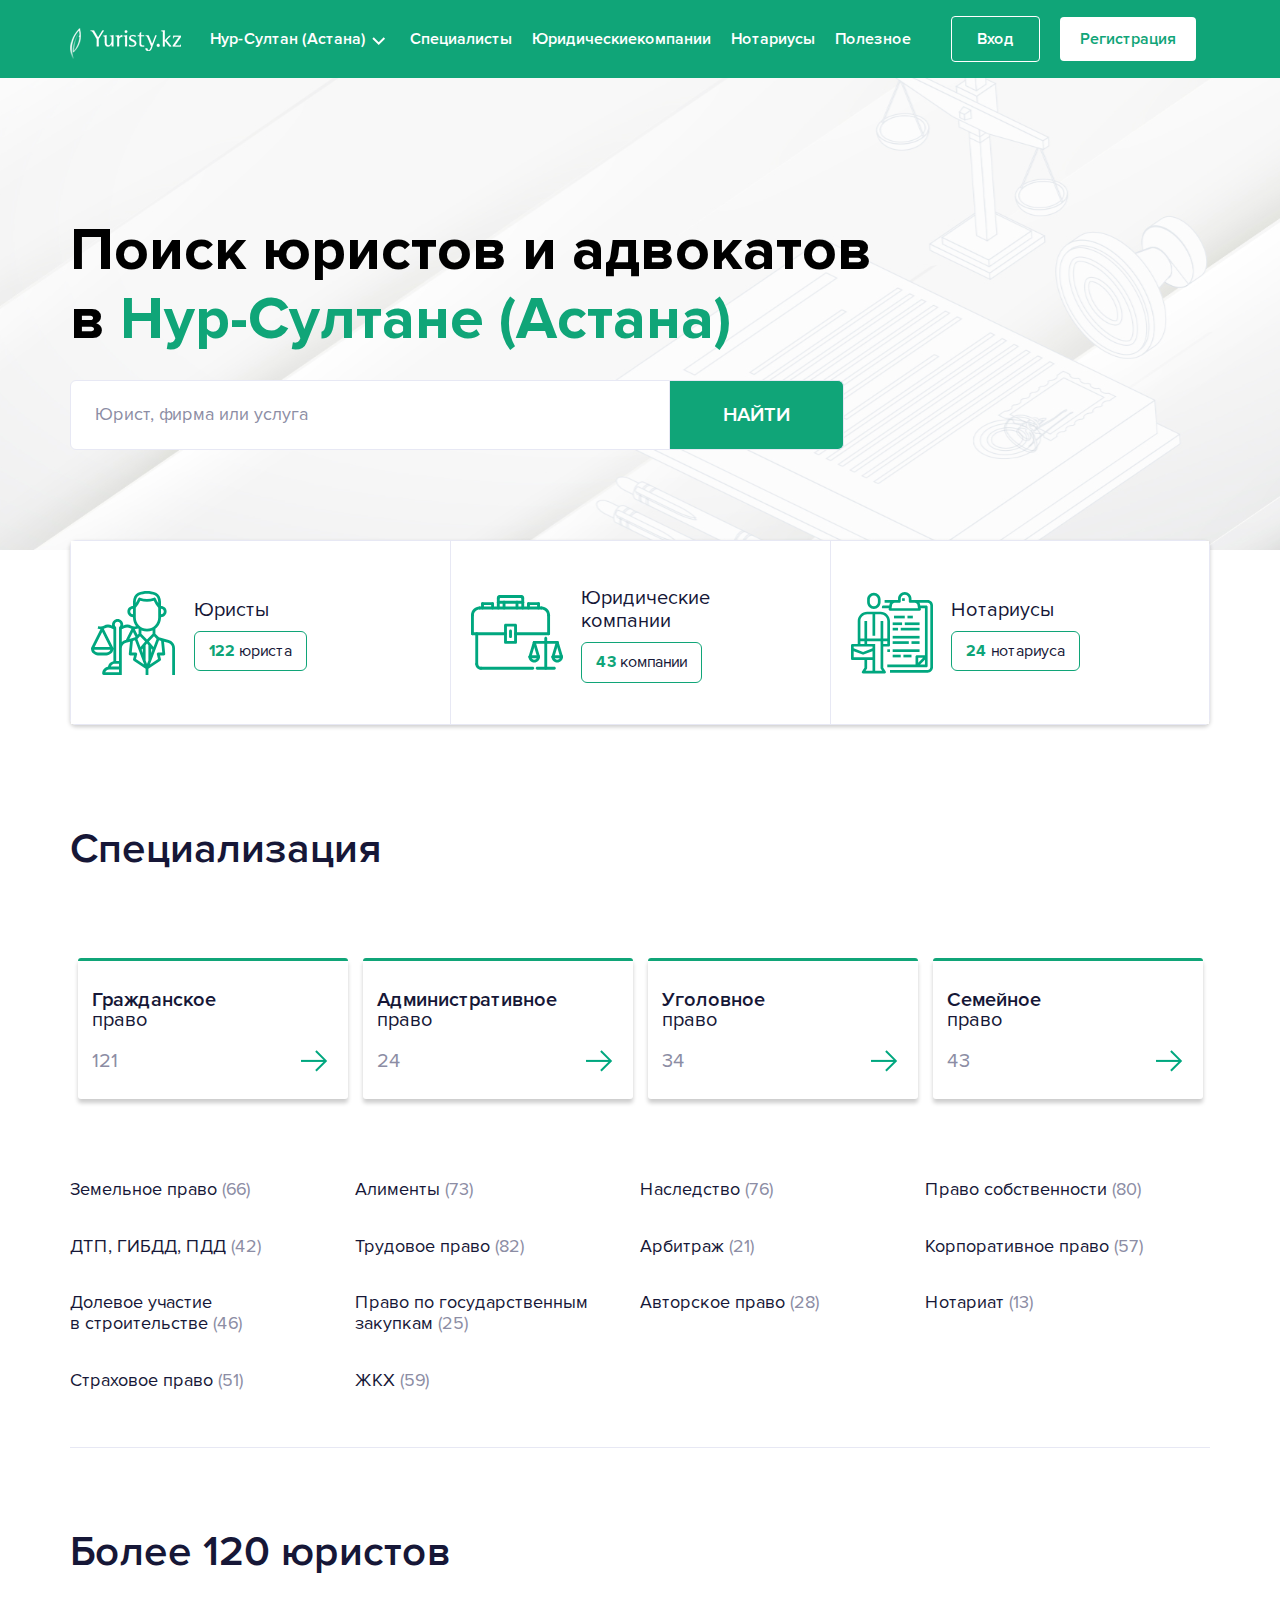
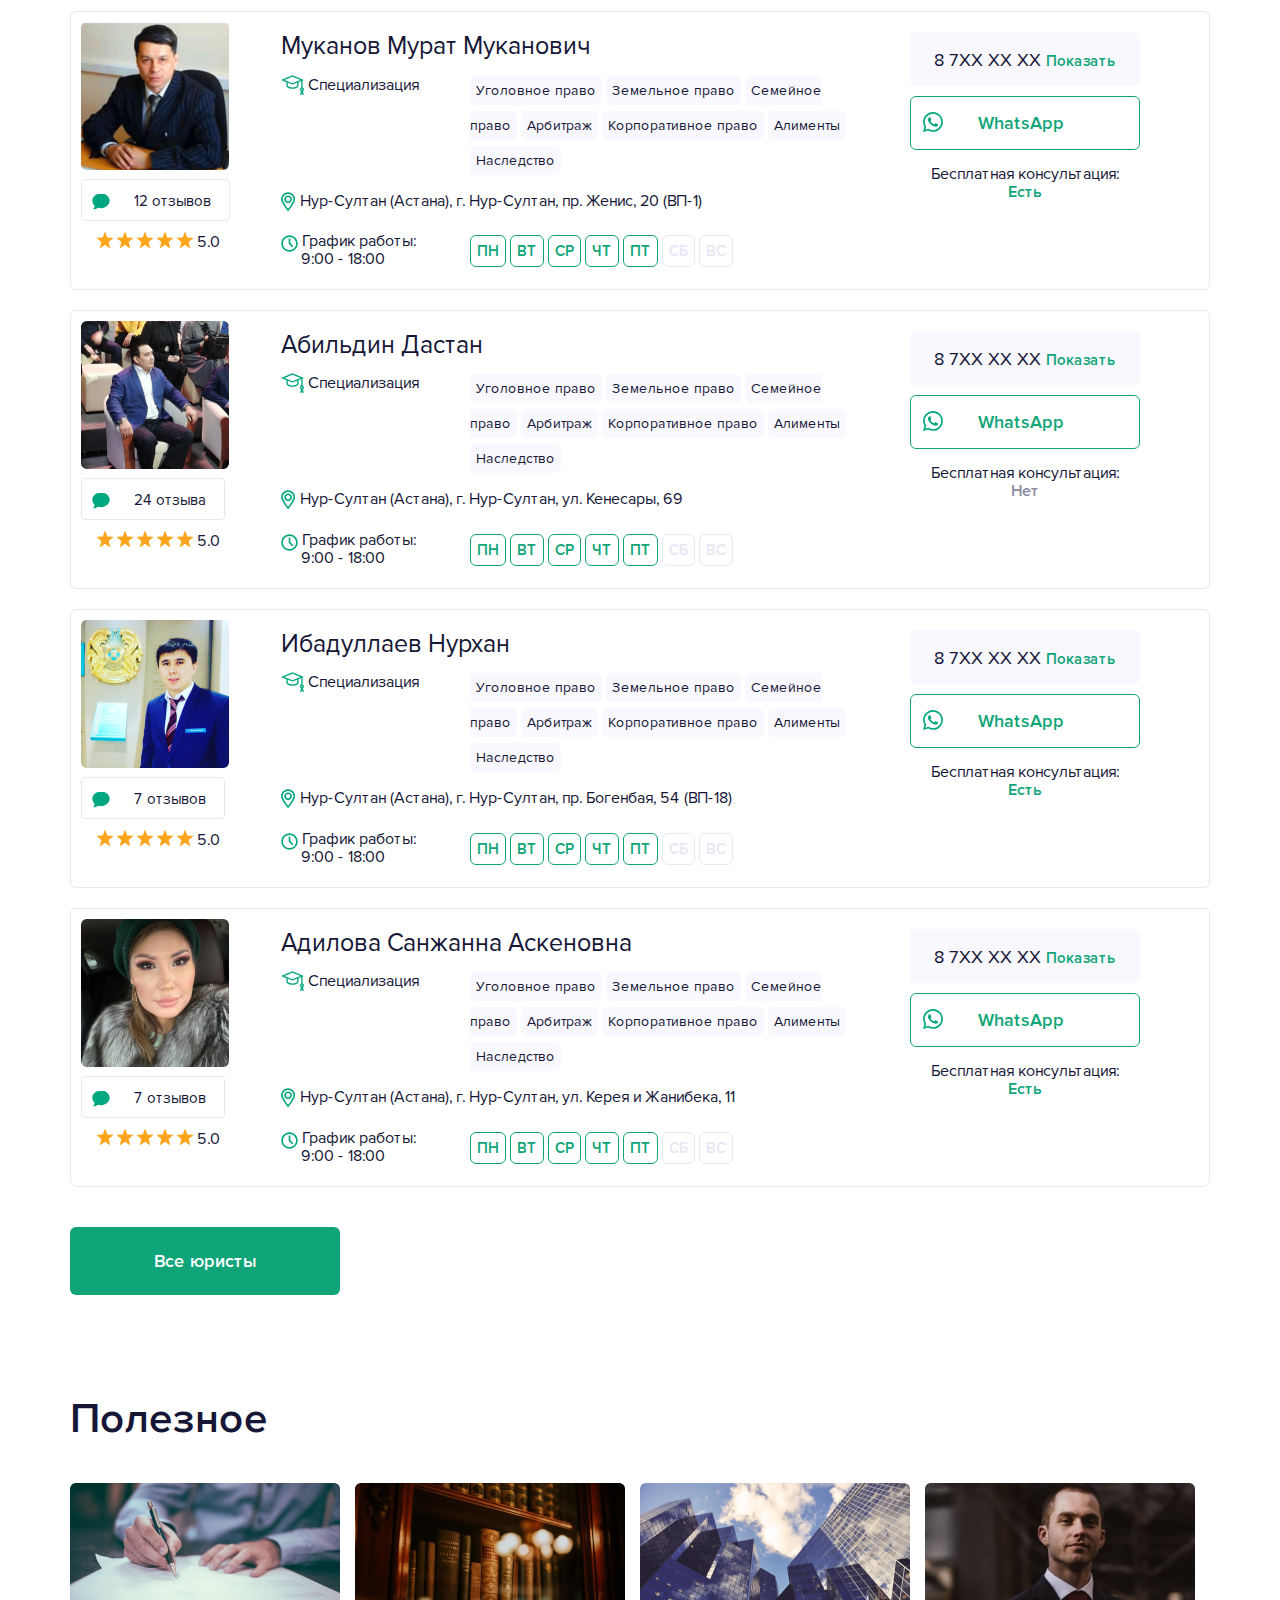
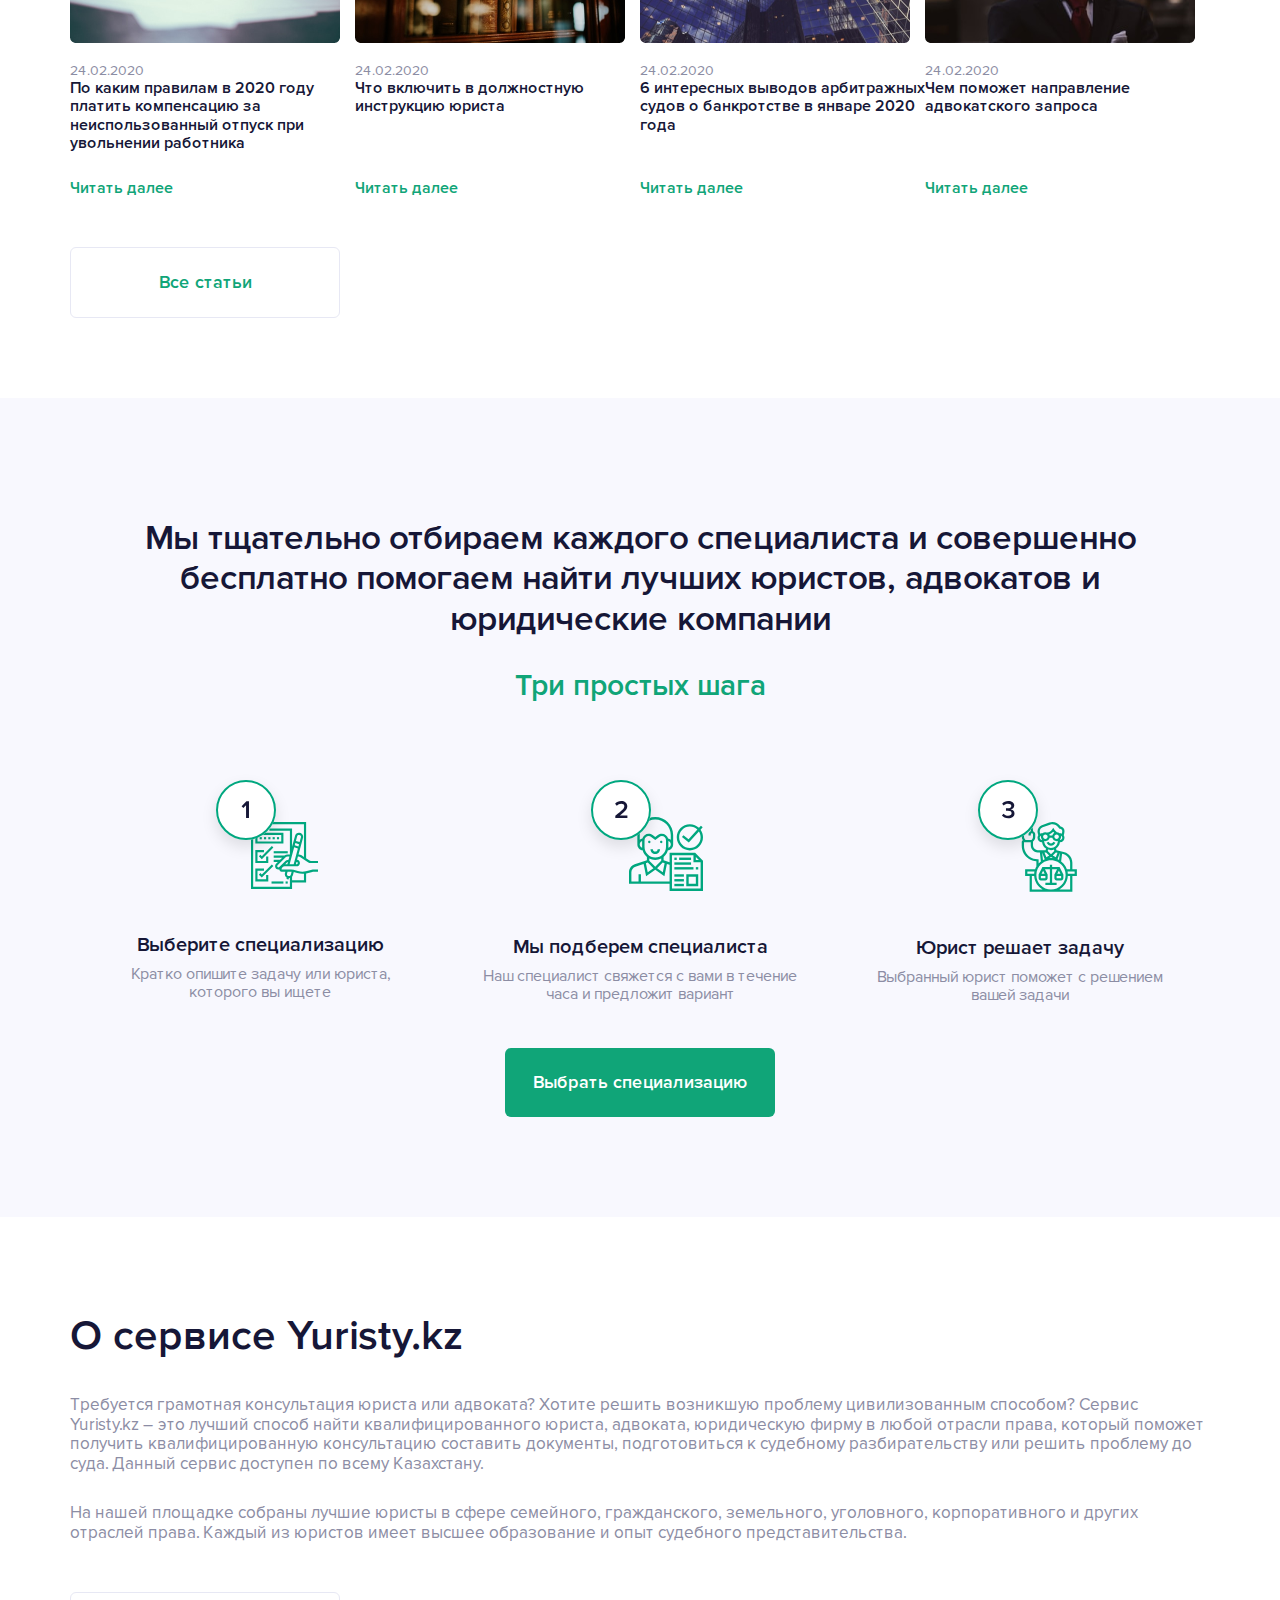
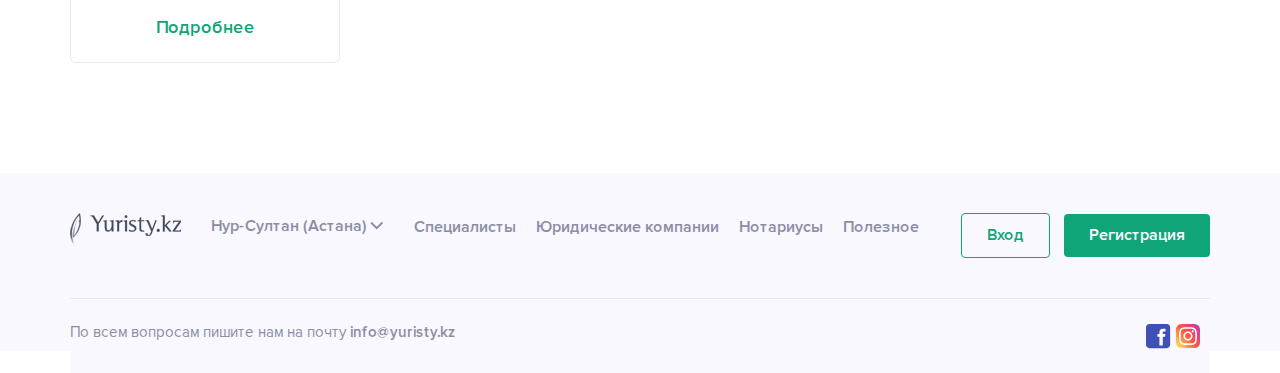
==== commit ea4f1056: "768" ====
--- a/index.html
+++ b/index.html
@@ -292,7 +292,7 @@
 	<div class="container">
 		<h4 class="title">Специализация </h4> 
 		<div class="row special_blocks ">
-			<div class="col-sm-3 ">
+			<div class="col-sm ">
 			<div class="special_block">
 				<div class="special_text">Гражданское <br> <span>право</span></div>
 				<div class="special_fact">121
@@ -301,7 +301,7 @@
 				</a></div>
 			</div>
 			</div>
-						<div class="col-sm-3">
+						<div class="col-sm">
 							<div class="special_block">
 								<div class="special_text">Административное <br> <span>право</span></div>
 								<div class="special_fact">24
@@ -310,7 +310,7 @@
 									</a>
 								</div>
 							</div>
-						</div><div class="col-sm-3">
+						</div><div class="col-sm">
 							<div class="special_block">
 								<div class="special_text">Уголовное <br> <span>право</span></div>
 								<div class="special_fact">34
@@ -320,7 +320,7 @@
 								</div>
 							</div>
 						</div>
-						<div class="col-sm-3">
+						<div class="col-sm">
 							<div class="special_block">
 								<div class="special_text">Семейное <br> <span>право</span></div>
 								<div class="special_fact">43
@@ -333,7 +333,7 @@
 					</div>
 			
 				<div class="row services">
-					<div class="col-sm-3">
+					<div class="col-sm">
 						<div class="services_block">
 							<a href="#">Земельное право <span>(66)</span></a>
 							<a href="#">ДТП, ГИБДД, ПДД <span>(42)</span></a>
@@ -342,7 +342,7 @@
 							<a href="#">Страховое право <span>(51)</span></a>
 							</div>
 							</div>
-							<div class="col-sm-3">
+							<div class="col-sm">
 								<div class="services_block">
 									<a href="#">Алименты <span>(73)</span></a>
 									<a href="#">Трудовое право <span>(82)</span></a>
@@ -351,14 +351,14 @@
 									<a href="#" class="db">ЖКХ <span>(59)</span></a>
 								</div>
 							</div>
-							<div class="col-sm-3 db">
+							<div class="col-sm db">
 								<div class="services_block">
 									<a href="#">Наследство <span>(76)</span></a>
 									<a href="#">Арбитраж <span>(21)</span></a>
 									<a href="#">Авторское право <span>(28)</span></a>
 								</div>
 							</div>
-							<div class="col-sm-3 db">
+							<div class="col-sm db">
 								<div class="services_block">
 									<a href="#">Право собственности <span>(80)</span></a>
 									<a href="#">Корпоративное право <span>(57)</span></a>
@@ -707,29 +707,29 @@
 	<div class="useful">
 		<div class="container">
 			<h4 class="title">Полезное</h4>
-			<div class="row">
-				<div class="col-sm-3 useful_block">
+			<div class="row useful_blocks ">
+				<div class="col-sm useful_block">
 					<div class="useful_img"><img src="image/Useful/1.png" alt="Фото"></div>
 					<div class="useful_date"><span>24.02.2020</span></span></div>
 					<div class="useful_text">По каким правилам в 2020 году платить компенсацию за неиспользованный отпуск при увольнении работника
 					</div>
 					<div class="useful_read">Читать далее</div>
 				</div>
-				<div class="col-sm-3 useful_block">
+				<div class="col-sm useful_block">
 					<div class="useful_img"><img src="image/Useful/2.png" alt="Фото"></div>
 					<div class="useful_date"><span>24.02.2020</span></span></div>
 					<div class="useful_text">Что включить в должностную инструкцию юриста
 					</div>
 					<div class="useful_read">Читать далее</div>
 				</div>
-				<div class="col-sm-3 useful_block">
+				<div class="col-sm useful_block">
 					<div class="useful_img"><img src="image/Useful/3.png" alt="Фото"></div>
 					<div class="useful_date"><span>24.02.2020</span></span></div>
 					<div class="useful_text">6 интересных выводов арбитражных судов о банкротстве в январе 2020 года
 					</div>
 					<div class="useful_read">Читать далее</div>
 				</div>
-				<div class="col-sm-3 useful_block">
+				<div class="col-sm useful_block">
 					<div class="useful_img"><img src="image/Useful/4.png" alt="Фото"></div>
 					<div class="useful_date"><span>24.02.2020</span></span></div>
 					<div class="useful_text">Чем поможет направление адвокатского запроса
@@ -773,6 +773,21 @@
 	</div>
 	<button class="info_button">Выбрать специализацию</button>
 </div>
+<div class="lower">
+	<div class="container">
+		<div class="lower_wrapper">
+			<div class="lower_photo"></div>
+			<div class="lower_name"></div>
+			<div class="lower_specialist"></div>
+			<div class="lower_spec"></div>
+			<div class="lower_adress"></div>
+			<div class="lower_graphick"></div>
+
+		</div>
+	</div>
+</div>
+
+
 
 <!-- О сервисе Yuristy.kz -->
 <div class="service">
@@ -781,7 +796,7 @@
 			<h2>О сервисе Yuristy.kz</h2>
 		</div>
 		<div class="row">
-			<div class="col-sm-10">
+			<div class="col-sm">
 				<div class="service_text-1">Требуется грамотная консультация юриста или адвоката? Хотите решить возникшую проблему цивилизованным способом? Сервис
 				Yuristy.kz – это лучший способ найти квалифицированного юриста, адвоката, юридическую фирму
 				в любой отрасли права, который поможет получить квалифицированную консультацию составить документы, подготовиться к
@@ -794,35 +809,45 @@
 </div>
 <footer class="footer">
 	<div class="container">
-		<div class="row">
-			<div class="col-sm">
-				<div class="footer_logo"><img src="image/Footer/Logo.svg" alt="Лого"></div>
-			</div>
-			<div class="col-sm-2">
-				<div class="footer_city">Нур-Султан (Астана)<img src="image/Footer/Arrow.svg" alt="Стрелка вниз"></div>
-			</div>
-			<div class="col-sm">
-				<div class="footer_specialists"><a href="#">Специалисты</a></div>
-			</div>
-				<div class="col-sm">
-					<div class="footer_companies"><a href="#">Юридические&nbsp;компании</a></div>
-				</div>
-								<div class="col-sm">
-									<div class="footer_notaries"><a href="#">Нотариусы</a></div>
-								</div>
-								<div class="col-sm">
-									<div class="footer_notaries"><a href="#">Полезное</a></div>
-								</div>
-
-													<button class="footer_btn-1" href="#">Вход</button>
-													<button class="footer_btn-2" href="#">Регистрация</button>
+		<div class="row footer_blocks">
+				<div class="footer_special footer_logo"><img src="image/Footer/Logo.svg" alt="Лого"></div>
+				<div class="footer_special footer_city">
+					<div class="dropdown">
+						<div class="select">
+							<span class="footer_drop">Нур-Султан (Астана)
+								<img src="image/Footer/Arrow.svg" alt="Стрелка"></span>
+						</div>
+						<input type="hidden" name="gender">
+						<ul class="dropdown-menu">
+							<li id="male">
+								<span class="footer_drop-city ">Нур-Султан (Астана)<img src="image/Footer/Arrow.svg" alt="Стрелка">
+								</span>
+							</li>
+							<li id="female">
+							<span class="footer_drop-city ">Нур-Султан (Астана)
+								<img src="image/Footer/Arrow.svg" alt="Стрелка">
+							</span>
+						</li>
+					</ul>
+				</div>
+			</div>
+			<div class="footer_special footer_specialists"><a href="#">Специалисты</a></div>
+			<div class="footer_special footer_companies"><a href="#">Юридические компании</a></div>
+			<div class="footer_special footer_notaries"><a href="#">Нотариусы</a></div>
+			<div class="footer_special footer_notaries"><a href="#">Полезное</a></div>
+			<div class="col-sm">			<div class="footer_btns">
+				<button class="footer_btn-1" href="#">Вход</button>
+				<button class="footer_btn-2" href="#">Регистрация</button>
+			</div></div>
 		</div>
 		<div class="row info">
-			<div class="col-sm-12">
+			<div class="">
 				<div class="footer_info">По всем вопросам пишите нам на почту <a href="#">info@yuristy.kz</a></div>
 			</div>
-			<div class="footer_social"><a href="#"><img src="image/Footer/Facebook.svg" alt="Facebook"></a></div>
-			<div class="footer_social"><a href="#"><img src="image/Footer/Instagram.svg" alt="Instagram"></a></div>
+			<div class="col-sm footer_socials ">
+				<a href="#"><img src="image/Footer/Facebook.svg" alt="Facebook"></a>
+				<a href="#"><img src="image/Footer/Instagram.svg" alt="Instagram"></a></div>
+			
 		</div>
 	</div>
 	
--- a/css/main.css
+++ b/css/main.css
@@ -233,7 +233,7 @@
   transition: all .5s ease;
   position: relative;
   font-size: 14px;
-  color: #474747;
+  color: #161737;
   text-align: left;
 }
 
@@ -1351,12 +1351,30 @@
   font-size: 16px;
   font-family: "Proxima Nova Semibold", sans-serif;
   color: #8c8da4;
-  text-align: center;
-}
-
-.footer_city {
-  padding-top: 5px;
+}
+
+.footer_blocks {
+  margin-bottom: 40px;
+}
+
+.footer_special {
+  margin-right: 20px;
+}
+
+.footer_drop {
   color: #8c8da4;
+  width: 100%;
+  font-size: 16px;
+}
+
+.footer .dropdown .select {
+  -webkit-transform: translateY(3.5px);
+          transform: translateY(3.5px);
+}
+
+.footer .dropdown .dropdown-menu {
+  background-color: #e7e8f4;
+  border-radius: 3px;
 }
 
 .footer_specialists {
@@ -1390,6 +1408,10 @@
 
 .footer_useful a {
   color: #8c8da4;
+}
+
+.footer_btns {
+  text-align: right;
 }
 
 .footer_btn-1 {
@@ -1409,7 +1431,6 @@
   color: white;
   border: none;
   border-radius: 4px;
-  margin-right: 10px;
   font-size: 16px;
   font-family: "Proxima Nova Semibold", sans-serif;
 }
@@ -1426,7 +1447,8 @@
   color: #8c8da4;
 }
 
-.footer_social {
+.footer_socials {
+  text-align: right;
   padding-right: 10px;
 }
 
@@ -1439,6 +1461,7 @@
           justify-content: flex-end;
   border-top: 1px solid #e7e8f4;
   padding-top: 25px;
+  padding-bottom: 20px;
 }
 
 /* Экрна юристы */
@@ -2136,9 +2159,15 @@
   }
 }
 
-@media (max-width: 378px) {
+@media (max-width: 768px) {
+  .boo-nav-city {
+    font-size: 20px;
+  }
   .boo-nav-collapsed img {
-    padding-top: 20px;
+    margin-top: 25px;
+    width: 100%;
+    -webkit-transform: translateY(3px);
+            transform: translateY(3px);
   }
   .dropdown .select {
     cursor: pointer;
@@ -2168,6 +2197,7 @@
     -webkit-box-align: center;
         -ms-flex-align: center;
             align-items: center;
+    padding-right: 20px;
   }
   .hamburger {
     position: absolute;
@@ -2234,11 +2264,11 @@
     -webkit-transition: 0.2s 0s, opacity 0s 0.2s;
     transition: 0.2s 0s, opacity 0s 0.2s;
   }
-  .boo-navbar {
+  .boo-navbar-city .boo-navbar {
     padding: 0 20px;
   }
-  .boo-navbar-city {
-    font-size: 14px;
+  .boo-navbar-city .boo-navbar-city {
+    font-size: 20px;
   }
   .boo-nav-collapse .boo-nav-items a {
     margin-top: 20px;
@@ -2252,6 +2282,7 @@
     margin-bottom: 0px;
     display: block;
     margin-top: 30px;
+    text-align: center;
   }
   .boo-nav-collapse .btn_fill {
     font-size: 18px;
@@ -2260,6 +2291,7 @@
     margin-left: 0px;
     display: block;
     margin-bottom: 40px;
+    text-align: center;
   }
   .navigation {
     display: none;
@@ -2367,6 +2399,7 @@
   }
   .main form.catalin input::-webkit-input-placeholder {
     padding: 0px;
+    width: 100%;
   }
   .main input[type="text"] {
     padding: 24px;
@@ -2376,7 +2409,6 @@
     margin-top: 50px;
     margin-bottom: 26px;
     padding: 0;
-    font-size: 26px;
     line-height: 1.2;
     width: 100%;
   }
@@ -2393,7 +2425,6 @@
   }
   .main form.catalin input {
     width: 100%;
-    max-width: 360px;
     border-radius: 6px;
   }
   .main form.catalin button {
@@ -2414,16 +2445,20 @@
     display: -webkit-box;
     display: -ms-flexbox;
     display: flex;
-    -webkit-box-pack: center;
-        -ms-flex-pack: center;
-            justify-content: center;
+    -webkit-box-orient: vertical;
+    -webkit-box-direction: normal;
+        -ms-flex-direction: column;
+            flex-direction: column;
+    -webkit-box-align: center;
+        -ms-flex-align: center;
+            align-items: center;
     -webkit-transform: translate(0, -80px);
             transform: translate(0, -80px);
     text-align: center;
     padding: 20px 0;
     border-radius: 6px;
     background-color: white;
-    margin: 20px;
+    margin: 20px 0;
     z-index: 50;
   }
   .factodes_block {
@@ -2441,7 +2476,7 @@
     padding: 40px 0px;
   }
   .factodes_block img {
-    width: 120px;
+    width: 150px;
   }
   .factodes_text {
     padding-left: 0px;
@@ -2464,10 +2499,10 @@
   }
   .special .title {
     margin: 0px 0 40px 0;
-    padding: 0 20px;
+    padding: 0px;
     font-size: 30px;
   }
-  .special_block {
+  .special_blocks {
     display: -webkit-box;
     display: -ms-flexbox;
     display: flex;
@@ -2475,9 +2510,15 @@
     -webkit-box-direction: normal;
         -ms-flex-direction: column;
             flex-direction: column;
+    -webkit-box-align: center;
+        -ms-flex-align: center;
+            align-items: center;
     width: 100%;
-    max-width: 320px;
-    margin: 10px 20px;
+  }
+  .special_block {
+    margin: 0;
+    width: 100%;
+    margin-top: 20px;
   }
   .services {
     padding-bottom: 0;
@@ -2487,7 +2528,6 @@
     display: none;
   }
   .services_block {
-    margin: 0px 20px;
     padding: 0;
   }
   .services_block .all {
@@ -2501,14 +2541,23 @@
   .useful {
     padding: 0 20px;
   }
-  .useful_img {
-    margin-top: 30px;
+  .useful_blocks {
+    display: -webkit-box;
+    display: -ms-flexbox;
+    display: flex;
+    -webkit-box-orient: vertical;
+    -webkit-box-direction: normal;
+        -ms-flex-direction: column;
+            flex-direction: column;
+    -webkit-box-align: start;
+        -ms-flex-align: start;
+            align-items: start;
   }
   .useful_img img {
     width: 100%;
   }
   .useful_block {
-    margin-top: 20px;
+    margin-top: 40px;
   }
   .useful_button {
     margin-top: 35px;
@@ -2517,7 +2566,7 @@
   }
   .useful_text {
     font-size: 16px;
-    height: 55px;
+    height: 40px;
   }
   .useful_read {
     font-size: 16px;
@@ -2534,6 +2583,15 @@
   .info_title h3 {
     font-size: 18px;
   }
+  .info_block {
+    display: -webkit-box;
+    display: -ms-flexbox;
+    display: flex;
+    -webkit-box-orient: vertical;
+    -webkit-box-direction: normal;
+        -ms-flex-direction: column;
+            flex-direction: column;
+  }
   .info_title {
     margin-top: 20px;
   }
@@ -2548,6 +2606,9 @@
   .service {
     padding: 40px 20px;
     padding-bottom: 0;
+  }
+  .service_text-1 {
+    font-size: 16px;
   }
   .service h2 {
     font-size: 30px;
@@ -2567,6 +2628,16 @@
   .footer button {
     margin-top: 30px;
   }
+  .footer_blocks {
+    display: -webkit-box;
+    display: -ms-flexbox;
+    display: flex;
+    -webkit-box-orient: vertical;
+    -webkit-box-direction: normal;
+        -ms-flex-direction: column;
+            flex-direction: column;
+    margin-bottom: 0;
+  }
   .footer_city {
     margin-top: 20px;
   }
@@ -2582,26 +2653,37 @@
   .footer_useful {
     margin-top: 20px;
   }
+  .footer_btns {
+    text-align: left;
+  }
   .footer_btn-1 {
     width: 30%;
   }
   .footer_btn-2 {
     width: 60%;
+  }
+  .footer .info {
+    display: -webkit-box;
+    display: -ms-flexbox;
+    display: flex;
+    -webkit-box-orient: vertical;
+    -webkit-box-direction: normal;
+        -ms-flex-direction: column;
+            flex-direction: column;
+    -webkit-box-pack: start;
+        -ms-flex-pack: start;
+            justify-content: start;
+    padding-left: 0;
+    padding-bottom: 0px;
   }
   .footer_info {
     text-align: left;
     font-size: 16px;
-  }
-  .footer_social {
+    width: 50%;
+  }
+  .footer_socials {
     text-align: left;
     margin-top: 5px;
   }
-  .footer .info {
-    -webkit-box-pack: start;
-        -ms-flex-pack: start;
-            justify-content: start;
-    padding-bottom: 30px;
-    padding-left: 0;
-  }
 }
 /*# sourceMappingURL=main.css.map */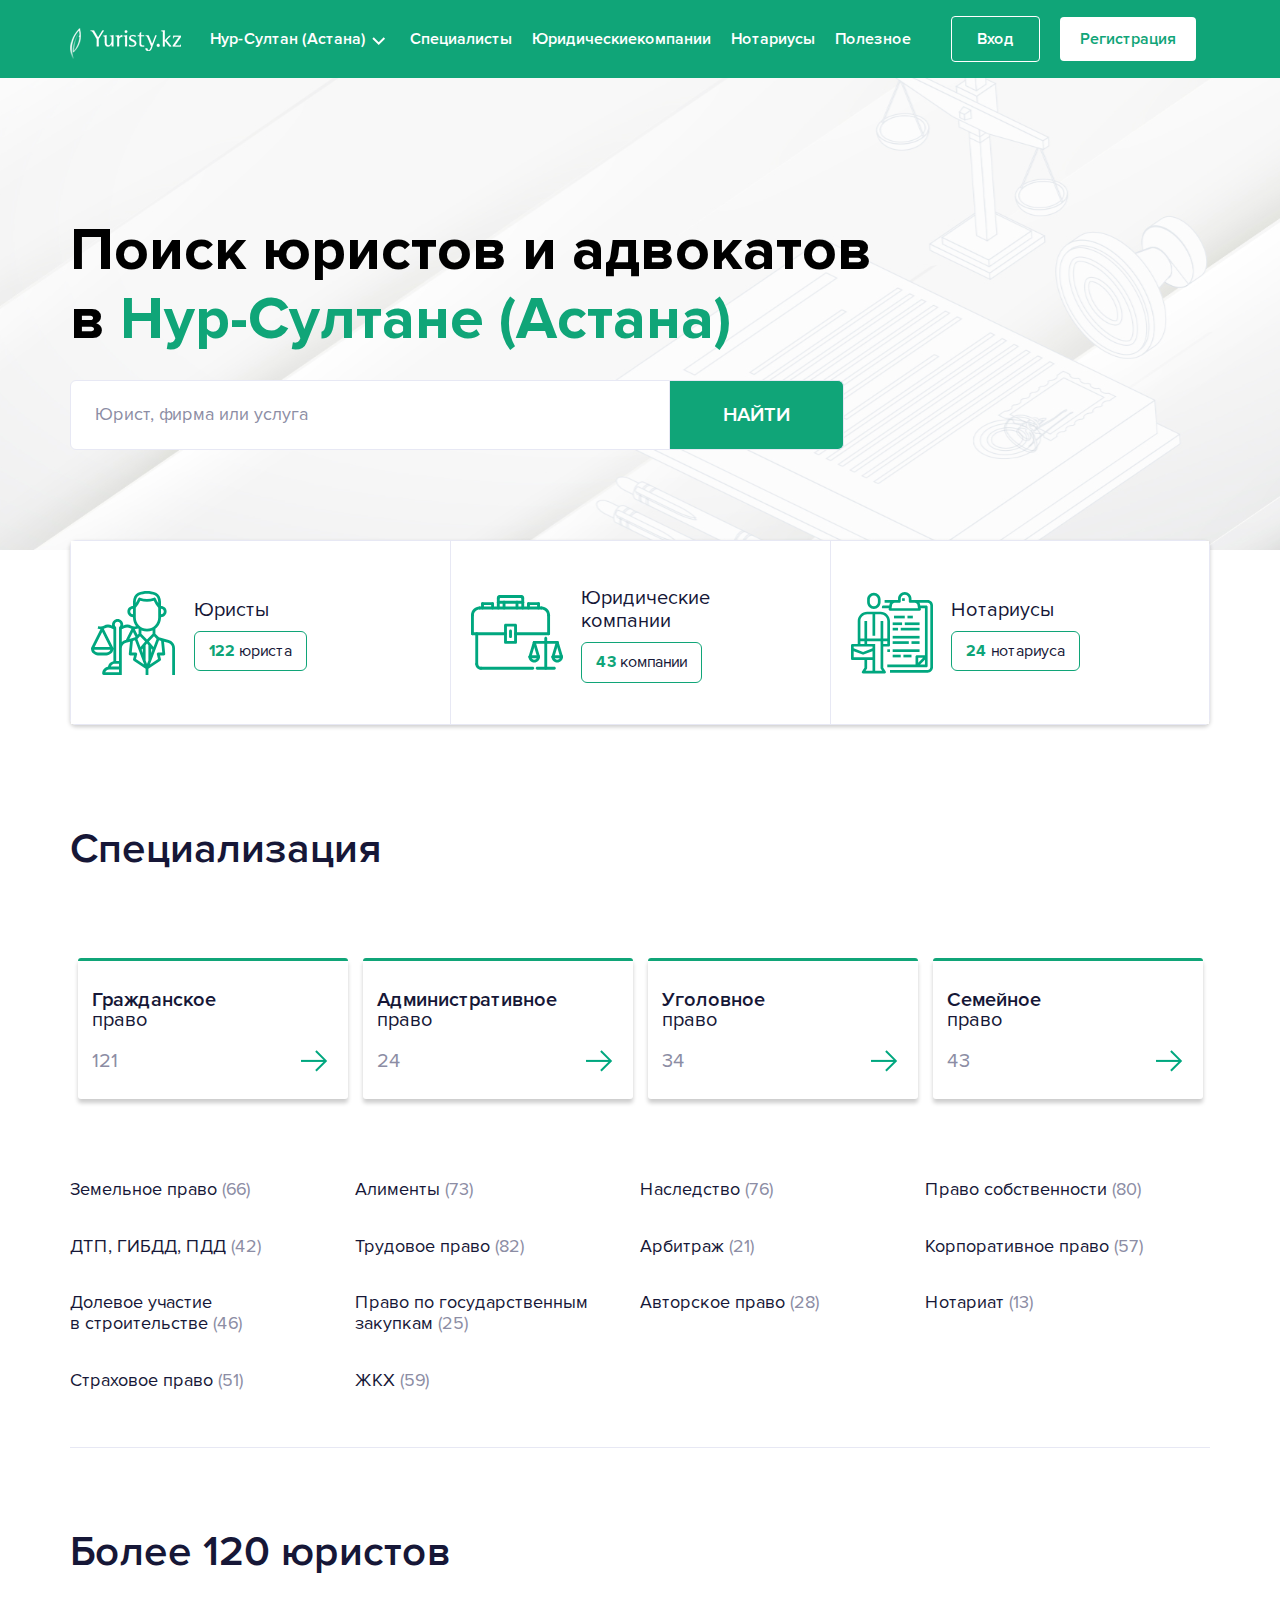
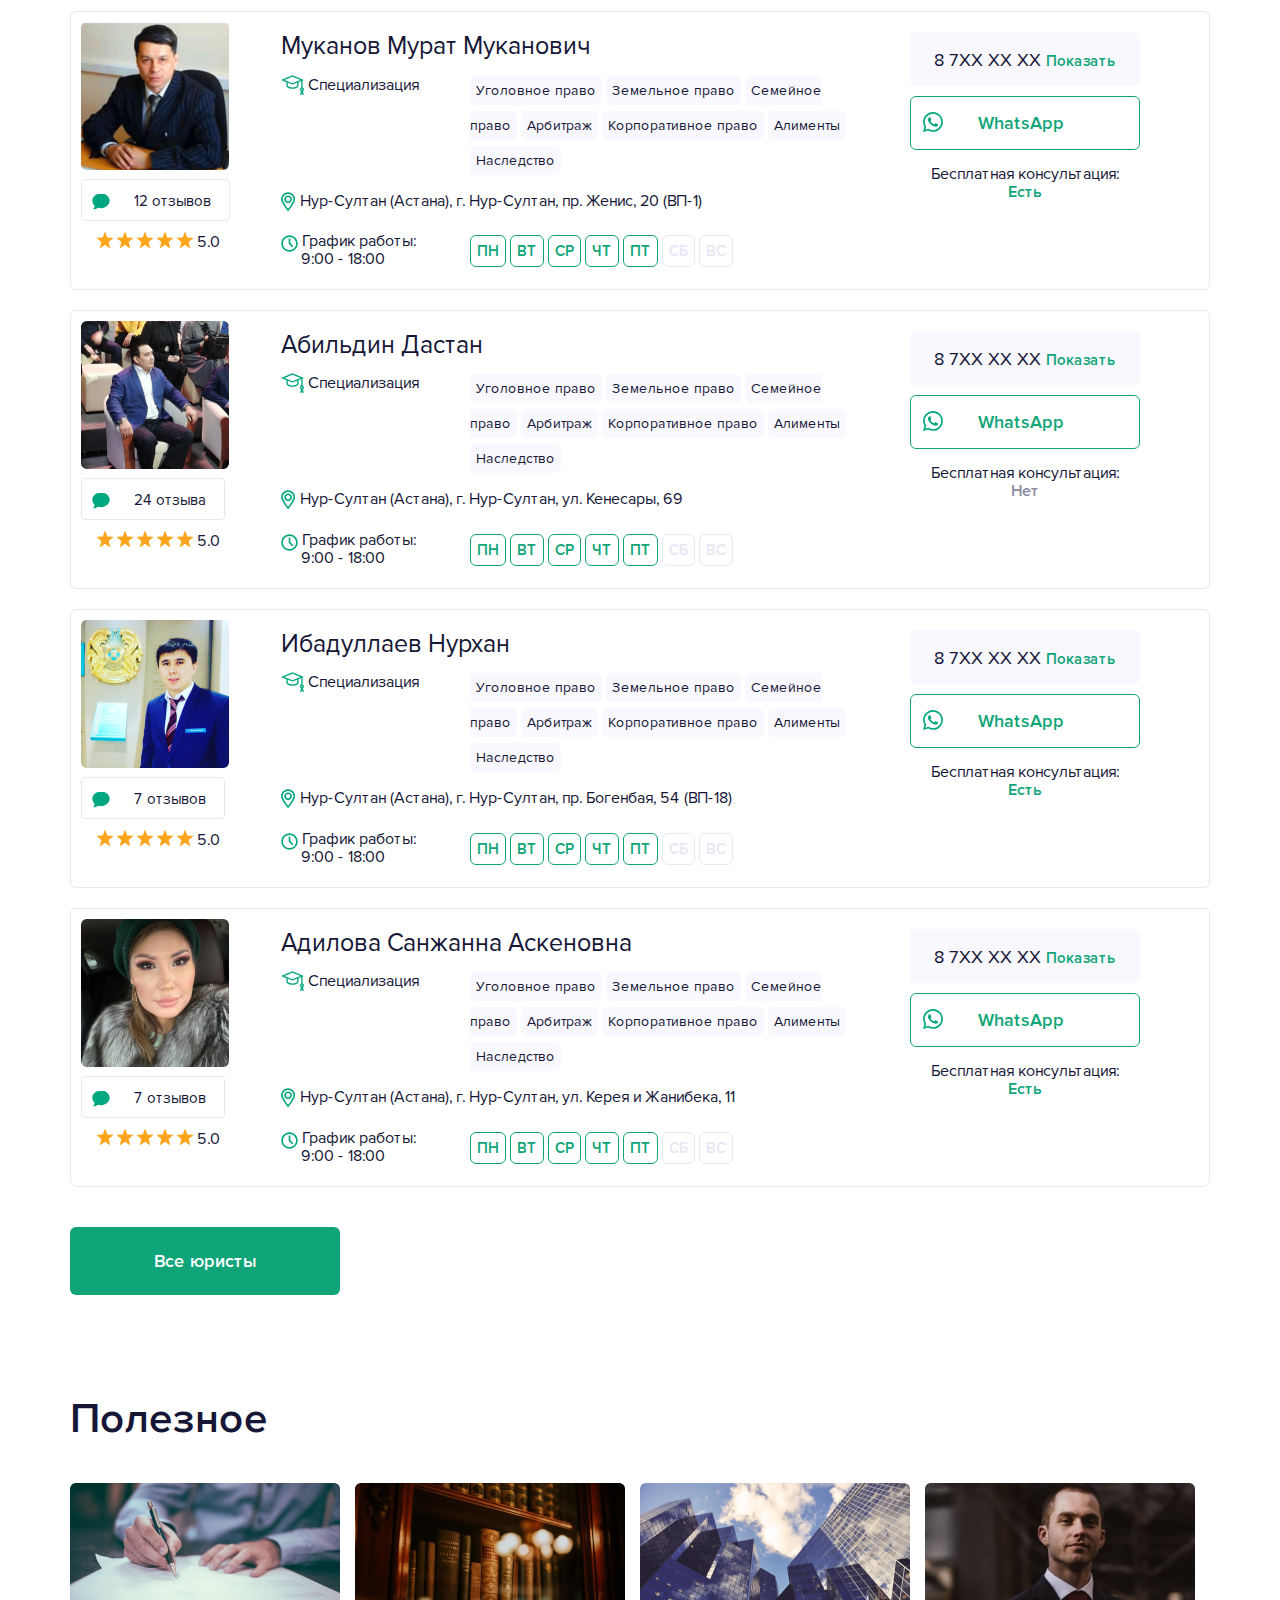
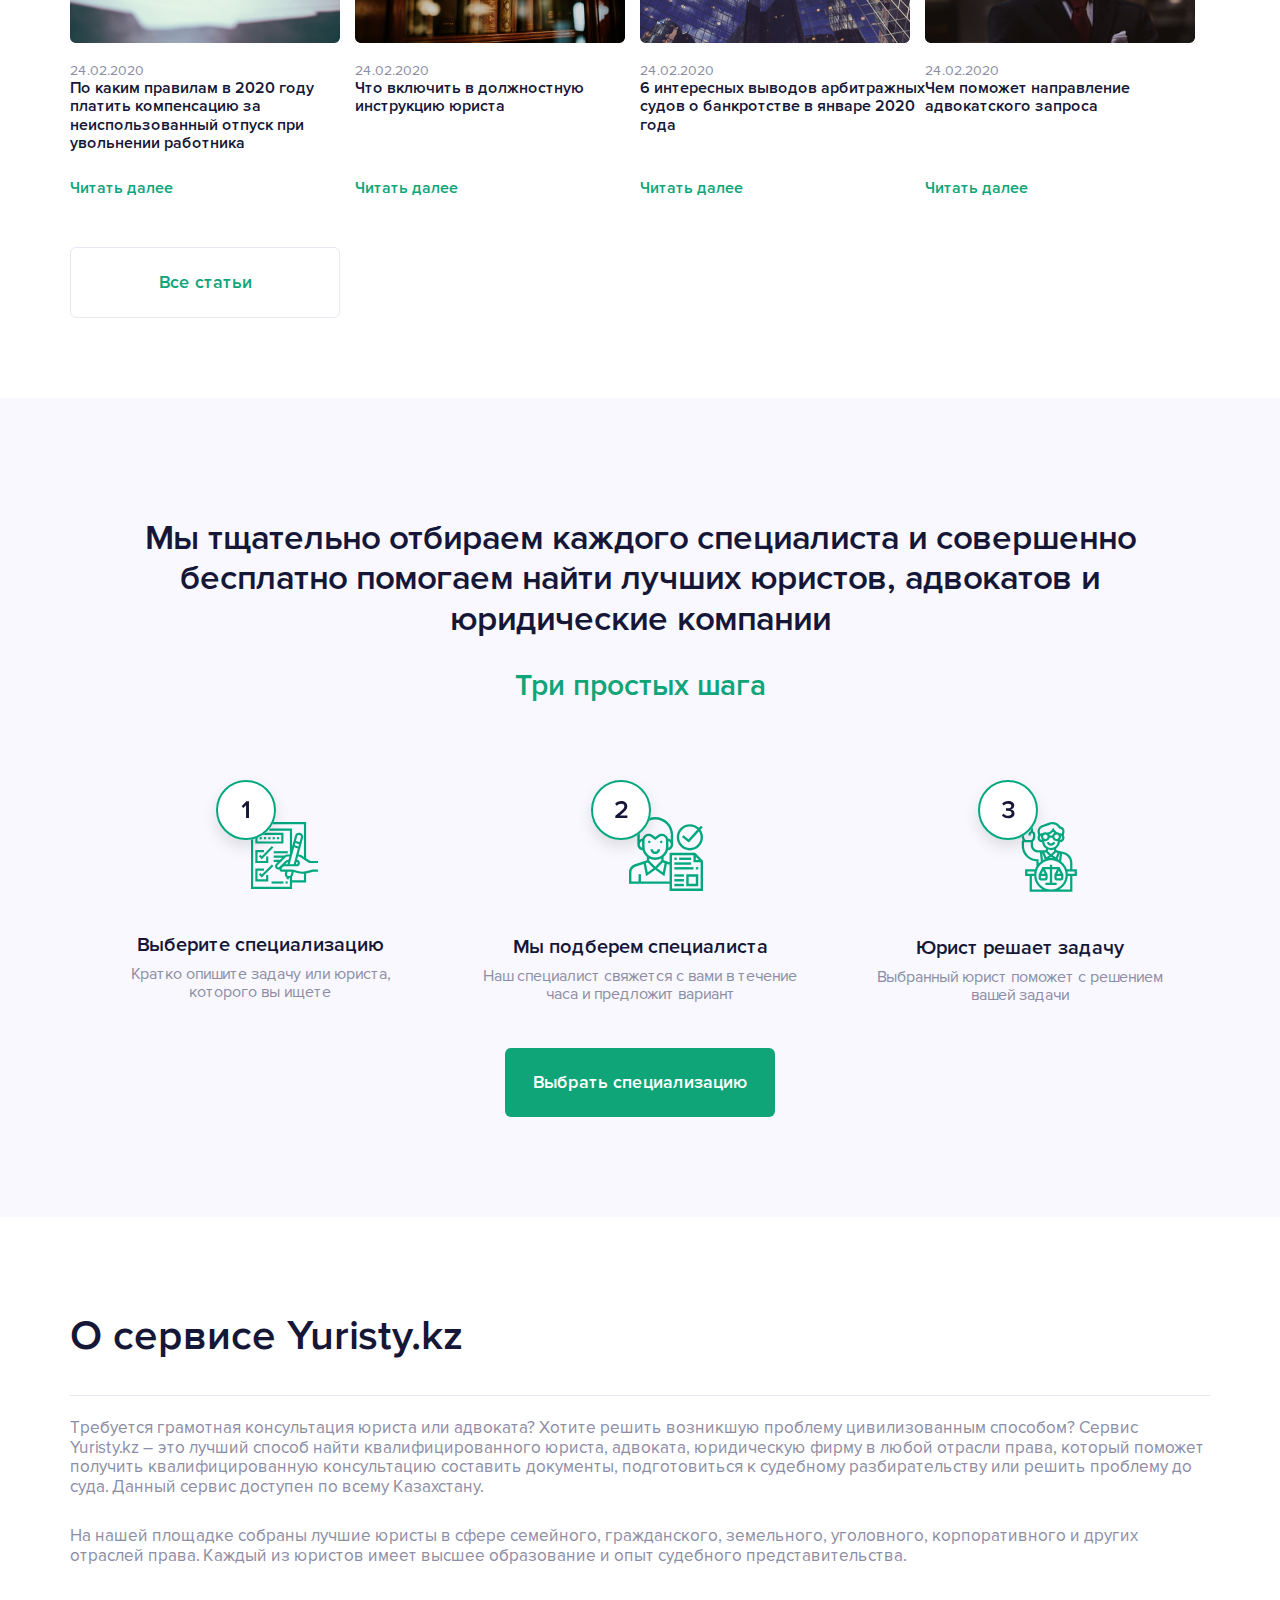
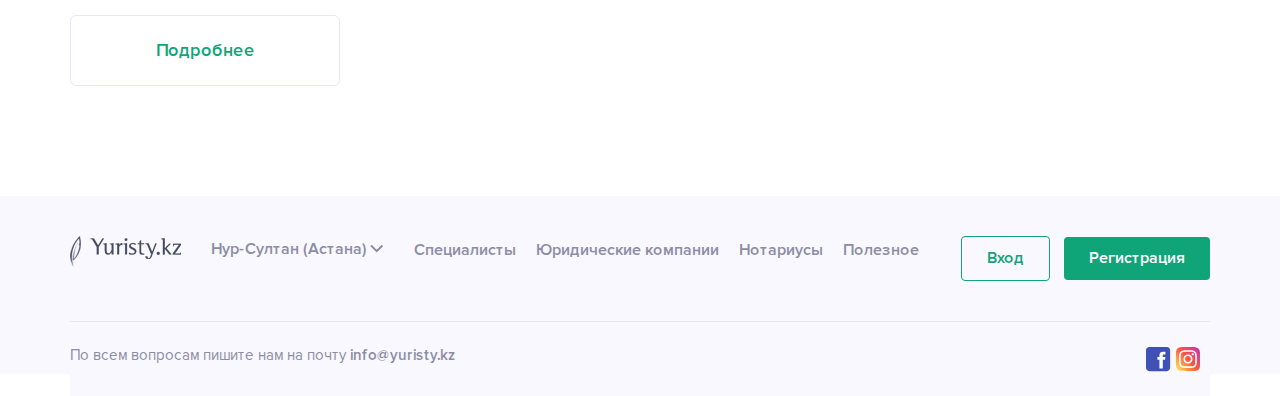
==== commit ce99d641: "adaptive" ====
--- a/index.html
+++ b/index.html
@@ -367,6 +367,7 @@
 							</div>
 				</div>
 
+</div>
 </div>
 <!-- Более 120 юристов-->
 <section class="container">
@@ -770,20 +771,7 @@
 вашей задачи</div>
 				</div>
 			</div>
-	</div>
-	<button class="info_button">Выбрать специализацию</button>
-</div>
-<div class="lower">
-	<div class="container">
-		<div class="lower_wrapper">
-			<div class="lower_photo"></div>
-			<div class="lower_name"></div>
-			<div class="lower_specialist"></div>
-			<div class="lower_spec"></div>
-			<div class="lower_adress"></div>
-			<div class="lower_graphick"></div>
-
-		</div>
+				<button class="info_button">Выбрать специализацию</button>
 	</div>
 </div>
 
@@ -824,8 +812,7 @@
 								</span>
 							</li>
 							<li id="female">
-							<span class="footer_drop-city ">Нур-Султан (Астана)
-								<img src="image/Footer/Arrow.svg" alt="Стрелка">
+							<span class="footer_drop-city ">Нур-Султан (Астана)<img src="image/Footer/Arrow.svg" alt="Стрелка">
 							</span>
 						</li>
 					</ul>
--- a/css/main.css
+++ b/css/main.css
@@ -2409,6 +2409,7 @@
     margin-top: 50px;
     margin-bottom: 26px;
     padding: 0;
+    font-size: 30px;
     line-height: 1.2;
     width: 100%;
   }
@@ -2457,9 +2458,8 @@
     text-align: center;
     padding: 20px 0;
     border-radius: 6px;
-    background-color: white;
     margin: 20px 0;
-    z-index: 50;
+    background-color: #fff;
   }
   .factodes_block {
     border: none;
@@ -2592,6 +2592,9 @@
         -ms-flex-direction: column;
             flex-direction: column;
   }
+  .info_img img {
+    width: 160px;
+  }
   .info_title {
     margin-top: 20px;
   }
@@ -2624,6 +2627,9 @@
     font-size: 18px;
     text-align: left;
     padding: 40px 20px;
+  }
+  .footer .dropdown .select {
+    padding: 0;
   }
   .footer button {
     margin-top: 30px;
@@ -2675,6 +2681,7 @@
             justify-content: start;
     padding-left: 0;
     padding-bottom: 0px;
+    border: none;
   }
   .footer_info {
     text-align: left;
@@ -2686,4 +2693,106 @@
     margin-top: 5px;
   }
 }
+
+@media (max-width: 670px) {
+  .main {
+    padding-top: 40px;
+  }
+  .hamburger {
+    width: 10px;
+  }
+  .dropdown {
+    padding: 3px 0;
+  }
+  .boo-navbar {
+    padding: 0 20px;
+  }
+  .boo-nav-collapsed img {
+    width: 100px;
+    margin-top: 18px;
+  }
+  .boo-nav-city {
+    font-size: 14px;
+  }
+}
+
+@media (max-width: 575px) {
+  .factodes {
+    background-color: #fff;
+    margin: 0 20px;
+    display: -webkit-box;
+    display: -ms-flexbox;
+    display: flex;
+    -webkit-box-pack: center;
+        -ms-flex-pack: center;
+            justify-content: center;
+    z-index: 500;
+  }
+  .factodes_blocks {
+    padding: 0;
+  }
+  .factodes_block {
+    padding: 60px;
+  }
+  .special {
+    margin: 0 20px;
+  }
+  .special_blocks {
+    width: 100%;
+  }
+  .services_block {
+    margin: 0;
+  }
+  .useful .title {
+    font-size: 30px;
+    margin-bottom: 0px;
+  }
+  .footer_info {
+    font-size: 14px;
+    width: 80%;
+  }
+}
+
+@media (max-width: 480px) {
+  .useful_text {
+    height: 50px;
+  }
+}
+
+@media (max-width: 480px) {
+  .useful_text {
+    height: 60px;
+  }
+}
+
+@media (max-width: 320px) {
+  .hamburger {
+    width: 0px;
+  }
+  .hamburger span {
+    width: 25px;
+    height: 2px;
+  }
+  .dropdown .select {
+    padding: 0;
+  }
+  .dropdown .select .boo-nav-city {
+    font-size: 12px;
+  }
+  .boo-nav-collapsed {
+    font-size: 10px;
+  }
+  .boo-nav-collapse .btn_stroke, .boo-nav-collapse .btn_fill {
+    padding: 20px 80px;
+    font-size: 16px;
+  }
+  .boo-nav-collapse .boo-nav-items a {
+    margin-top: 0;
+    font-size: 16px;
+  }
+  .useful_text {
+    font-size: 14px;
+    height: 50px;
+  }
+}
 /*# sourceMappingURL=main.css.map */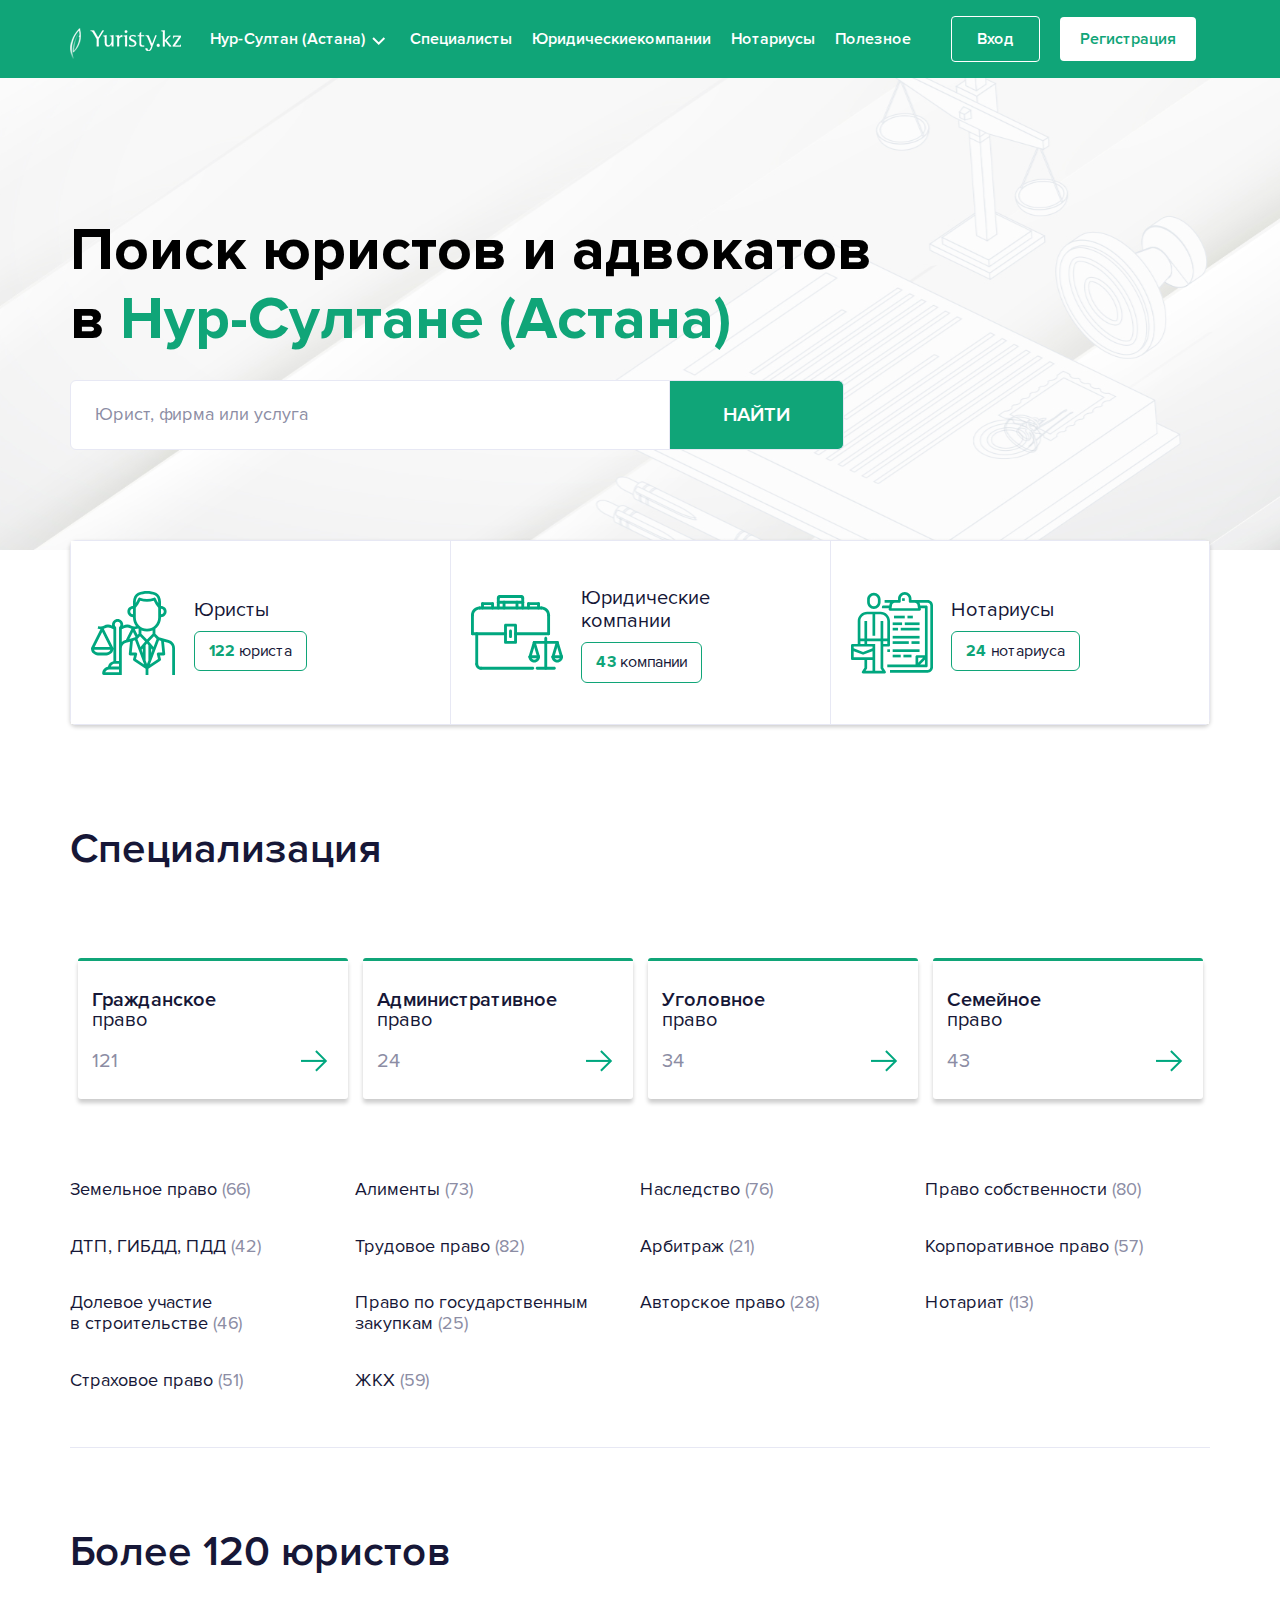
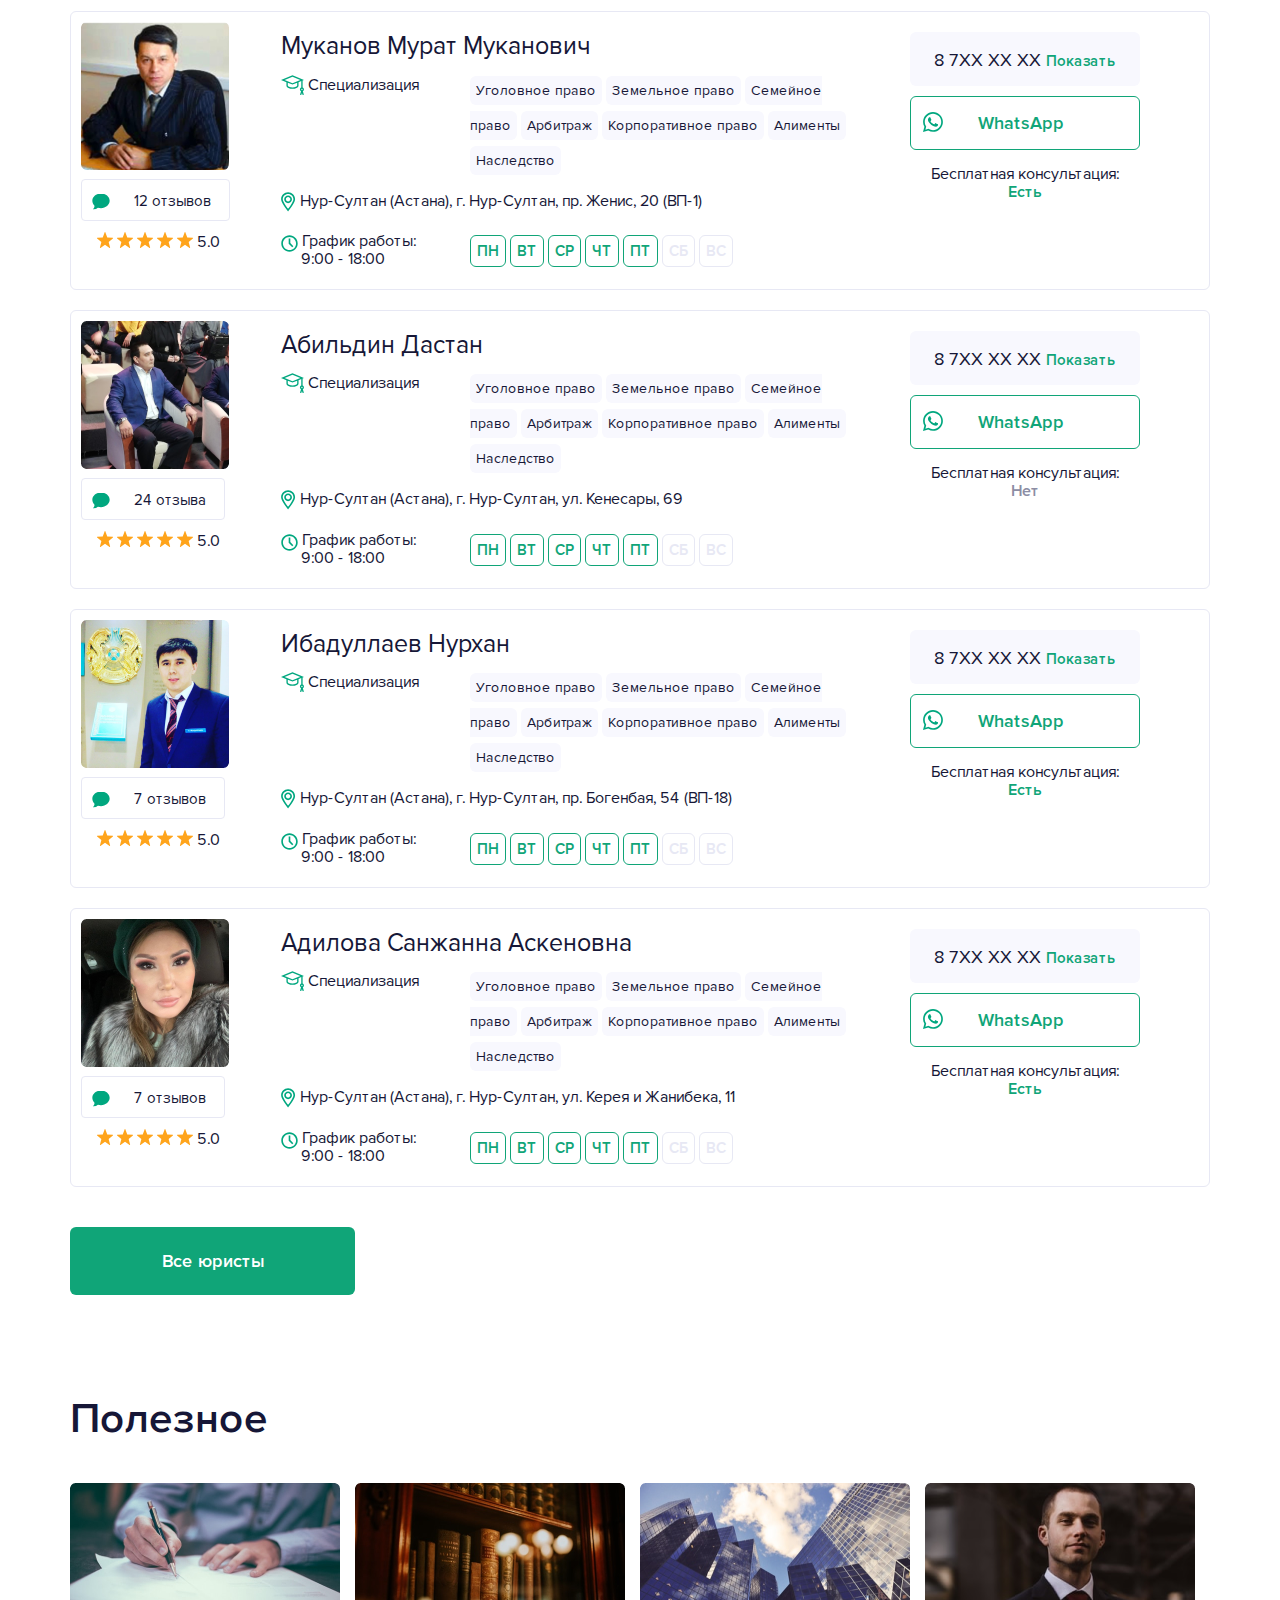
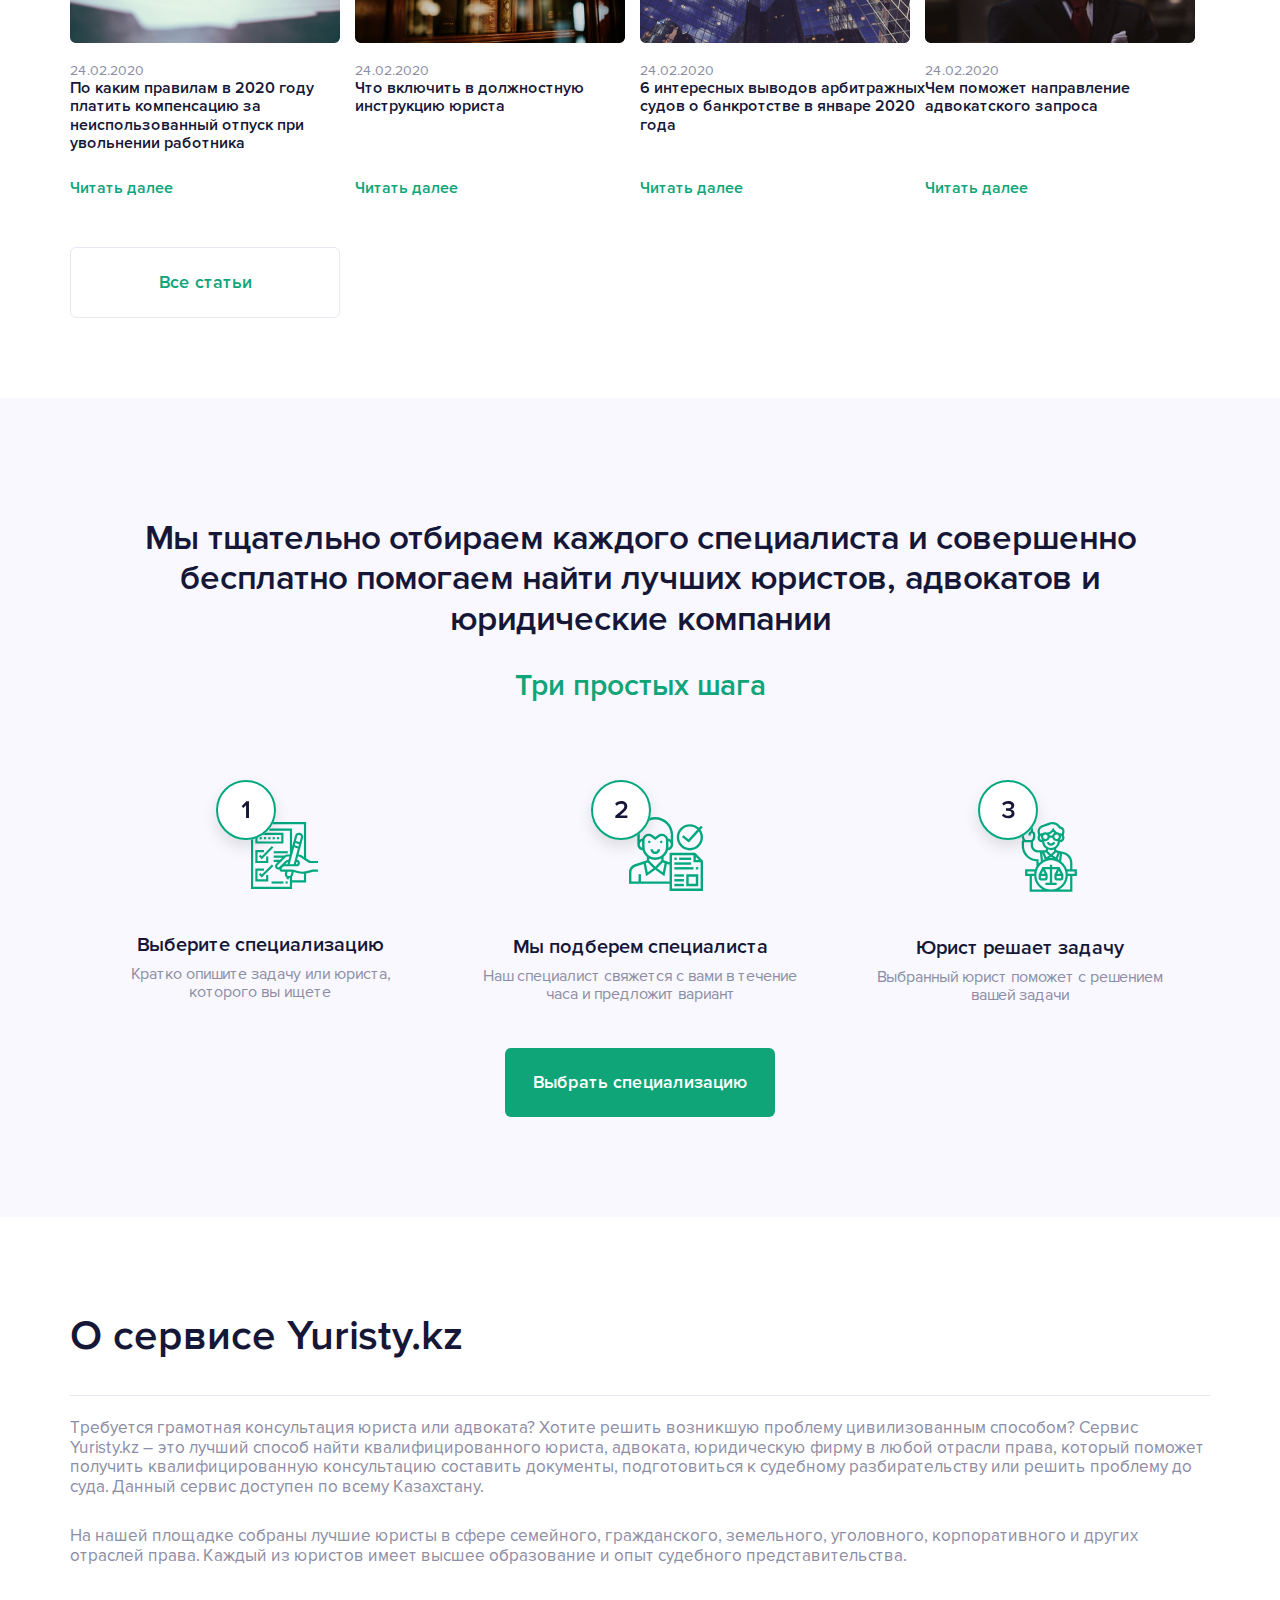
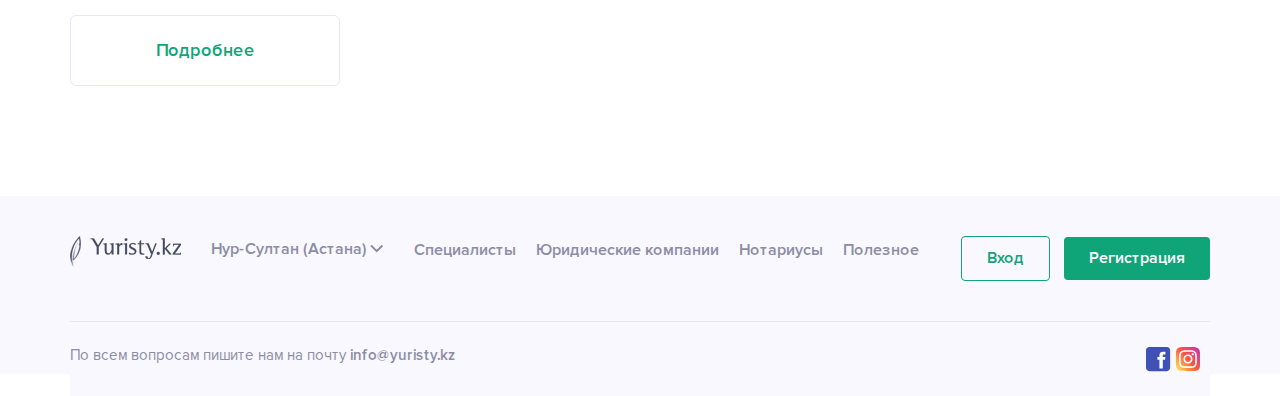
==== commit 2e22f0d2: "Adaptive main" ====
--- a/index.html
+++ b/index.html
@@ -24,6 +24,7 @@
 				1000
 			);
 		}
+		
 		return false;
 	});
 </script>
@@ -370,11 +371,10 @@
 </div>
 </div>
 <!-- Более 120 юристов-->
-<section class="container">
+<section class="container law">
 	<div class="lawyers">
 		<div class="container">
 			<h4 class="title">Более 120 юристов</h4>
-		</div>
 	</div>
 	<!-- Карточки юоистов -->
 	<div class="lawyer">
@@ -620,7 +620,7 @@
 			</div>
 		</div>
 
-				<div class="lawyer">
+		<div class="lawyer">
 					<div class="container">
 						<div class="row lawyer_block">
 				
@@ -699,10 +699,294 @@
 							</div>
 						</div>
 					</div>
-				</div>
-
-
-	<button class="lawyer_button">Все юристы</button>
+		</div>
+		<div class="lawyers_mobile">
+			<div class="container">
+			<div class="lowers_mobile card">
+								<div class="row">
+									<div class="col-md-4 col-6">
+										<div class="lawyers_photo">
+											<img src="image/Lawyers/Rectangle 26.png" alt="photo">
+										</div>
+									</div>
+									<div class="col-md-6 col-6">
+										<div class="lawyers_name">
+											Муканов Мурат Муканович
+										</div>
+										<div class="lawyers_stars">
+											<img class="star" src="image/Lawyers/icon/Icon_star.svg" alt="Звезда">
+											<img class="star" src="image/Lawyers/icon/Icon_star.svg" alt="Звезда">
+											<img class="star" src="image/Lawyers/icon/Icon_star.svg" alt="Звезда">
+											<img class="star" src="image/Lawyers/icon/Icon_star.svg" alt="Звезда">
+											<img class="star" src="image/Lawyers/icon/Icon_star.svg" alt="Звезда">
+											<span>5.0</span>
+										</div>
+										<div class="lawyers_rewyes">
+											<img src="image/Lawyers/icon/Vector.svg" alt="rewyes">
+											<span class="rewyes_text">7 отзывов</span>
+										</div>
+									</div>
+								</div>
+								<div class="row">
+									<div class="col-12">
+										<div class="lawyers_specialization">
+											<img src="image/Lawyers/icon/icon4.svg" alt="Icon">
+											Специализация:
+										</div>
+									</div>
+									<div class="col-12">
+										<div class="lawyers_uslugi">
+											<span class="spec">Уголовное право</span>
+											<span class="spec">Земельное право</span>
+											<span class="spec">Семейное право</span>
+											<span class="spec">Арбитраж</span>
+											<span class="spec">Корпоративное право</span>
+											<span class="spec">Алименты</span>
+											<span class="spec">Наследство</span>
+										</div>
+									</div>
+									<div class="col-12">
+										<div class="lawyers_adress">
+											<img src="image/Lawyers/icon/icon3.svg" alt="Icon">
+											Нур-Султан (Астана), г. Нур-Султан, пр. Женис, 20 (ВП-1)
+										</div>
+									</div>
+									<div class="col-12">
+										<div class="lawyers_graphick">
+											<img src="image/Lawyers/icon/icon2.svg" alt="Icon">
+											График работы: <span>9:00 - 18:00</span>
+											<div class="lawyers_week">
+												<span class="weekdays">ПН</span>
+												<span class="weekdays">ВТ</span>
+												<span class="weekdays">СР</span>
+												<span class="weekdays">ЧТ</span>
+												<span class="weekdays">ПТ</span>
+												<span class="output">СБ</span>
+												<span class="output">ВС</span></div>
+										</div>
+									</div>
+									<div class="col-md-12 col-12">
+										<div class="lawyers_consultation">
+											<div class="yes">
+												Бесплатная консультация:
+												<span>
+													<img src="image/Lawyers/icon/Cons_galka.svg" alt="Icon">
+													Есть
+												</span>
+											</div>
+										</div>
+									</div>
+									<div class="col-md-12 col-12">
+										<div class="lawyers_phone">
+											<div class="phone">
+												<span></span>
+												8 7XX XX XX
+												<button>Показать</button>
+											</div>
+										</div>
+									</div>
+									<div class="col-md-12 col-12">
+										<div class="lawyers_whtasapp">
+											<div class="whtasapp">
+							
+												<a href="#"><img src="image/Lawyers/icon/icon_WhatsApp.svg" alt="Icon"></a>
+												<a href="#" class="whtasapp-text">WhatsApp</a>
+												<span></span>
+											</div>
+										</div>
+									</div>
+								</div>
+			</div>
+		<div class="lowers_mobile card">
+			<div class="row">
+				<div class="col-md-4 col-6">
+					<div class="lawyers_photo">
+						<img src="image/Lawyers/Azamat.png" alt="photo">
+					</div>
+				</div>
+				<div class="col-md-6 col-6">
+					<div class="lawyers_name">
+						Жилисбаев Азамат Жумадуллович
+					</div>
+					<div class="lawyers_stars">
+						<img class="star" src="image/Lawyers/icon/Icon_star.svg" alt="Звезда">
+						<img class="star" src="image/Lawyers/icon/Icon_star.svg" alt="Звезда">
+						<img class="star" src="image/Lawyers/icon/Icon_star.svg" alt="Звезда">
+						<img class="star" src="image/Lawyers/icon/Icon_star.svg" alt="Звезда">
+						<img class="star" src="image/Lawyers/icon/Icon_star.svg" alt="Звезда">
+						<span>5.0</span>
+					</div>
+					<div class="lawyers_rewyes">
+						<img src="image/Lawyers/icon/Vector.svg" alt="rewyes">
+						<span class="rewyes_text">12 отзывов</span>
+					</div>
+				</div>
+			</div>
+			<div class="row">
+				<div class="col-12">
+					<div class="lawyers_specialization">
+						<img src="image/Lawyers/icon/icon4.svg" alt="Icon">
+						Специализация:
+					</div>
+				</div>
+				<div class="col-12">
+					<div class="lawyers_uslugi">
+						<span class="spec">Уголовное право</span>
+						<span class="spec">Земельное право</span>
+
+					</div>
+				</div>
+				<div class="col-12">
+					<div class="lawyers_adress">
+						<img src="image/Lawyers/icon/icon3.svg" alt="Icon">
+						Нур-Султан (Астана), г. Нур-Султан, пр. Женис, 20 (ВП-1)
+					</div>
+				</div>
+				<div class="col-12">
+					<div class="lawyers_graphick">
+						<img src="image/Lawyers/icon/icon2.svg" alt="Icon">
+						График работы: <span>9:00 - 18:00</span>
+						<div class="lawyers_week">
+							<span class="weekdays">ПН</span>
+							<span class="weekdays">ВТ</span>
+							<span class="weekdays">СР</span>
+							<span class="weekdays">ЧТ</span>
+							<span class="weekdays">ПТ</span>
+							<span class="output">СБ</span>
+							<span class="output">ВС</span></div>
+					</div>
+				</div>
+				<div class="col-md-12 col-12">
+					<div class="lawyers_consultation">
+						<div class="no">
+							Бесплатная консультация:
+							<span>
+								Нет
+							</span>
+						</div>
+					</div>
+				</div>
+				<div class="col-md-12 col-12">
+					<div class="lawyers_phone">
+						<div class="phone">
+							<span></span>
+							8 7XX XX XX
+							<button>Показать</button>
+						</div>
+					</div>
+				</div>
+				<div class="col-md-12 col-12">
+					<div class="lawyers_whtasapp">
+						<div class="whtasapp">
+		
+							<a href="#"><img src="image/Lawyers/icon/icon_WhatsApp.svg" alt="Icon"></a>
+							<a href="#" class="whtasapp-text">WhatsApp</a>
+							<span></span>
+						</div>
+					</div>
+				</div>
+			</div>
+		</div>
+			<div class="lowers_mobile card">
+				<div class="row">
+					<div class="col-md-4 col-6">
+						<div class="lawyers_photo">
+							<img src="image/Lawyers/Rectangle 26.png" alt="photo">
+						</div>
+					</div>
+					<div class="col-md-6 col-6">
+						<div class="lawyers_name">
+							Муканов Мурат Муканович
+						</div>
+						<div class="lawyers_stars">
+							<img class="star" src="image/Lawyers/icon/Icon_star.svg" alt="Звезда">
+							<img class="star" src="image/Lawyers/icon/Icon_star.svg" alt="Звезда">
+							<img class="star" src="image/Lawyers/icon/Icon_star.svg" alt="Звезда">
+							<img class="star" src="image/Lawyers/icon/Icon_star.svg" alt="Звезда">
+							<img class="star" src="image/Lawyers/icon/Icon_star.svg" alt="Звезда">
+							<span>5.0</span>
+						</div>
+						<div class="lawyers_rewyes">
+							<img src="image/Lawyers/icon/Vector.svg" alt="rewyes">
+							<span class="rewyes_text">7 отзывов</span>
+						</div>
+					</div>
+				</div>
+				<div class="row">
+					<div class="col-12">
+						<div class="lawyers_specialization">
+							<img src="image/Lawyers/icon/icon4.svg" alt="Icon">
+							Специализация:
+						</div>
+					</div>
+					<div class="col-12">
+						<div class="lawyers_uslugi">
+							<span class="spec">Уголовное право</span>
+							<span class="spec">Земельное право</span>
+							<span class="spec">Семейное право</span>
+							<span class="spec">Арбитраж</span>
+							<span class="spec">Корпоративное право</span>
+							<span class="spec">Алименты</span>
+							<span class="spec">Наследство</span>
+						</div>
+					</div>
+					<div class="col-12">
+						<div class="lawyers_adress">
+							<img src="image/Lawyers/icon/icon3.svg" alt="Icon">
+							Нур-Султан (Астана), г. Нур-Султан, пр. Женис, 20 (ВП-1)
+						</div>
+					</div>
+					<div class="col-12">
+						<div class="lawyers_graphick">
+							<img src="image/Lawyers/icon/icon2.svg" alt="Icon">
+							График работы: <span>9:00 - 18:00</span>
+							<div class="lawyers_week">
+								<span class="weekdays">ПН</span>
+								<span class="weekdays">ВТ</span>
+								<span class="weekdays">СР</span>
+								<span class="weekdays">ЧТ</span>
+								<span class="weekdays">ПТ</span>
+								<span class="output">СБ</span>
+								<span class="output">ВС</span></div>
+						</div>
+					</div>
+					<div class="col-md-12 col-12">
+						<div class="lawyers_consultation">
+							<div class="yes">
+								Бесплатная консультация:
+								<span>
+									<img src="image/Lawyers/icon/Cons_galka.svg" alt="Icon">
+									Есть
+								</span>
+							</div>
+						</div>
+					</div>
+					<div class="col-md-12 col-12">
+						<div class="lawyers_phone">
+							<div class="phone">
+								<span></span>
+								8 7XX XX XX
+								<button>Показать</button>
+							</div>
+						</div>
+					</div>
+					<div class="col-md-12 col-12">
+						<div class="lawyers_whtasapp">
+							<div class="whtasapp">
+			
+								<a href="#"><img src="image/Lawyers/icon/icon_WhatsApp.svg" alt="Icon"></a>
+								<a href="#" class="whtasapp-text">WhatsApp</a>
+								<span></span>
+							</div>
+						</div>
+					</div>
+				</div>
+			</div>
+			</div>
+</div>
+<div class="col-lg-3 col-12">
+	<a href="yurists.html"><button class="lawyer_button">Все юристы</button></a></div>
+	</div>
 </section>
 <!-- Полезное -->
 	<div class="useful">
@@ -774,9 +1058,6 @@
 				<button class="info_button">Выбрать специализацию</button>
 	</div>
 </div>
-
-
-
 <!-- О сервисе Yuristy.kz -->
 <div class="service">
 	<div class="container">
--- a/css/main.css
+++ b/css/main.css
@@ -1008,6 +1008,10 @@
   color: #8c8da4;
 }
 
+.lawyers_mobile {
+  display: none;
+}
+
 .lawyers .title {
   border: none;
   margin-top: 80px;
@@ -1200,7 +1204,7 @@
   border-radius: 6px;
   background-color: #10A578;
   padding: 24px;
-  width: 270px;
+  width: 100%;
   border: none;
   margin-top: 20px;
 }
@@ -1595,7 +1599,18 @@
   background: url("../image/2. Main/Arrows3.svg");
   background-repeat: no-repeat;
   background-position: right;
-  width: 28%;
+}
+
+.yurists .select-wrapper .select-rating {
+  width: 12%;
+}
+
+.yurists .select-wrapper .select-reviews {
+  width: 21%;
+}
+
+.yurists .select-wrapper .select-consultation {
+  width: 32%;
 }
 
 .title {
@@ -1616,6 +1631,12 @@
   font-size: 18px;
   font-family: "Proxima Nova Regular", sans-serif;
   color: #161737;
+}
+
+.head_special {
+  font-size: 15px;
+  font-family: "Proxima Nova Regular", sans-serif;
+  color: #8c8da4;
 }
 
 .head_special a {
@@ -2520,7 +2541,199 @@
     width: 100%;
     margin-top: 20px;
   }
+  .lawyers .title {
+    font-size: 30px;
+    margin-top: 0px;
+    margin-bottom: 0px;
+  }
+  .lawyer_button {
+    width: 80%;
+  }
+  .lawyer {
+    display: none;
+  }
+  .lawyers_mobile {
+    display: block;
+    font-family: "Proxima Nova Regular", sans-serif;
+    color: #161737;
+  }
+  .lawyers_mobile .card {
+    border-bottom: 1px solid #e7e8f4;
+    padding-bottom: 30px;
+    padding-top: 25px;
+  }
+  .lawyers_photo img {
+    width: 90%;
+  }
+  .lawyers_name {
+    font-size: 30px;
+  }
+  .lawyers_stars {
+    font-size: 20px;
+    margin-top: 10px;
+  }
+  .lawyers_stars img {
+    -webkit-transform: translateY(2px);
+            transform: translateY(2px);
+  }
+  .lawyers_rewyes {
+    font-size: 20px;
+    margin-top: 10px;
+  }
+  .lawyers_rewyes img {
+    -webkit-transform: translateY(3px);
+            transform: translateY(3px);
+    padding-right: 4px;
+  }
+  .lawyers_specialization {
+    font-size: 20px;
+    margin-top: 15px;
+  }
+  .lawyers_specialization img {
+    -webkit-transform: translateY(6px);
+            transform: translateY(6px);
+  }
+  .lawyers_uslugi {
+    margin-top: 10px;
+    width: 70%;
+  }
+  .lawyers_uslugi .spec {
+    padding: 6px;
+    background-color: #F8F8FE;
+    border-radius: 4px;
+    line-height: 2.5;
+    font-size: 18px;
+  }
+  .lawyers_adress {
+    margin-top: 20px;
+    font-size: 20px;
+  }
+  .lawyers_adress img {
+    -webkit-transform: translateY(3.5px);
+            transform: translateY(3.5px);
+  }
+  .lawyers_graphick {
+    margin-top: 20px;
+    font-size: 20px;
+  }
+  .lawyers_graphick img {
+    -webkit-transform: translateY(2.5px);
+            transform: translateY(2.5px);
+  }
+  .lawyers_week {
+    margin-top: 25px;
+  }
+  .lawyers_week .weekdays,
+  .lawyers_week .output {
+    padding: 10px;
+    border-radius: 4px;
+    font-family: "Proxima Nova Semibold", sans-serif;
+  }
+  .lawyers_week .weekdays {
+    border: 1px solid #10A578;
+    color: #10A578;
+  }
+  .lawyers_week .output {
+    border: 1px solid #e7e8f4;
+    color: #e7e8f4;
+  }
+  .lawyers_consultation {
+    width: 80%;
+  }
+  .lawyers_consultation .yes {
+    display: -webkit-box;
+    display: -ms-flexbox;
+    display: flex;
+    -webkit-box-pack: justify;
+        -ms-flex-pack: justify;
+            justify-content: space-between;
+    -webkit-box-align: center;
+        -ms-flex-align: center;
+            align-items: center;
+    color: #10A578;
+    font-family: "Proxima Nova Semibold", sans-serif;
+    margin-top: 25px;
+    border-radius: 6px;
+    background-color: #E3F8E9;
+    padding: 10px 30px 10px 30px;
+    font-size: 18px;
+  }
+  .lawyers_consultation .yes span {
+    padding: 10px 22px;
+    border-radius: 4px;
+    background-color: #10A578;
+    color: white;
+  }
+  .lawyers_consultation .no {
+    font-size: 18px;
+    font-family: "Proxima Nova Regular", sans-serif;
+    margin-top: 30px;
+    color: #161737;
+    margin-bottom: 20px;
+  }
+  .lawyers_consultation .no span {
+    border-radius: 4px;
+    margin-left: 5px;
+    color: #8c8da4;
+    padding: 5px 10px;
+    border-radius: 4px;
+    background-color: #F8F8FE;
+  }
+  .lawyers_phone {
+    width: 80%;
+  }
+  .lawyers_phone .phone {
+    display: -webkit-box;
+    display: -ms-flexbox;
+    display: flex;
+    -webkit-box-pack: justify;
+        -ms-flex-pack: justify;
+            justify-content: space-between;
+    -webkit-box-align: center;
+        -ms-flex-align: center;
+            align-items: center;
+    margin-top: 10px;
+    text-align: center;
+    border-radius: 6px;
+    background-color: #F8F8FE;
+    padding: 25px 30px 25px 30px;
+    color: #161737;
+    font-size: 20px;
+  }
+  .lawyers_phone .phone button {
+    font-size: 17px;
+    color: #10A578;
+    font-family: "Proxima Nova Semibold", sans-serif;
+    background-color: transparent;
+    border: none;
+  }
+  .lawyers_whtasapp {
+    width: 80%;
+  }
+  .lawyers_whtasapp .whtasapp {
+    font-size: 20px;
+    display: -webkit-box;
+    display: -ms-flexbox;
+    display: flex;
+    -webkit-box-pack: justify;
+        -ms-flex-pack: justify;
+            justify-content: space-between;
+    -webkit-box-align: center;
+        -ms-flex-align: center;
+            align-items: center;
+    margin-top: 10px;
+    border-radius: 6px;
+    border: 1px solid #10A578;
+    background-color: transparent;
+    padding: 25px;
+  }
+  .lawyers_whtasapp .whtasapp-text {
+    color: #10A578;
+    font-family: "Proxima Nova Semibold", sans-serif;
+    font-size: 20px;
+  }
   .services {
+    border: none;
     padding-bottom: 0;
     margin-top: 40px;
   }
@@ -2539,6 +2752,7 @@
     margin-bottom: 36px;
   }
   .useful {
+    margin-top: 80px;
     padding: 0 20px;
   }
   .useful_blocks {
@@ -2716,7 +2930,7 @@
   }
 }
 
-@media (max-width: 575px) {
+@media (max-width: 578px) {
   .factodes {
     background-color: #fff;
     margin: 0 20px;
@@ -2743,6 +2957,18 @@
   .services_block {
     margin: 0;
   }
+  .lawyers_uslugi {
+    width: 100%;
+  }
+  .lawyers_consultation .cons {
+    padding-right: 10px;
+  }
+  .lawyers_phone {
+    width: 80%;
+  }
+  .lawyers_phone .phone {
+    padding-right: 20px;
+  }
   .useful .title {
     font-size: 30px;
     margin-bottom: 0px;
@@ -2753,15 +2979,112 @@
   }
 }
 
+@media (max-width: 575px) {
+  .lawyer_button {
+    margin: 30px 0px;
+  }
+  .lawyers {
+    margin: 0 20px;
+  }
+}
+
 @media (max-width: 480px) {
-  .useful_text {
-    height: 50px;
-  }
-}
-
-@media (max-width: 480px) {
+  .special .title {
+    margin-bottom: 0;
+  }
+  .lawyer_button {
+    width: 100%;
+  }
   .useful_text {
     height: 60px;
+  }
+  .lawyers_name {
+    font-size: 18px;
+  }
+  .lawyers_specialization {
+    font-size: 16px;
+  }
+  .lawyers_stars, .lawyers_rewyes {
+    font-size: 15px;
+  }
+  .lawyers_uslugi .spec {
+    font-size: 14px;
+  }
+  .lawyers_adress {
+    font-size: 16px;
+  }
+  .lawyers_graphick {
+    font-size: 16px;
+  }
+  .lawyers_week {
+    font-size: 13px;
+  }
+  .lawyers_consultation {
+    width: 100%;
+  }
+  .lawyers_consultation .yes {
+    padding-right: 10px;
+    font-size: 15px;
+  }
+  .lawyers_consultation .yes span {
+    font-size: 16px;
+  }
+  .lawyers_consultation .no {
+    font-size: 15px;
+  }
+  .lawyers_phone {
+    width: 100%;
+  }
+  .lawyers_phone .phone {
+    padding: 20px;
+    padding-right: 20px;
+    font-size: 18px;
+  }
+  .lawyers_phone .phone button {
+    font-size: 15px;
+  }
+  .lawyers_whtasapp {
+    width: 100%;
+  }
+  .lawyers_whtasapp .whtasapp {
+    padding: 20px;
+    font-size: 18px;
+  }
+}
+
+@media (max-width: 360px) {
+  .lawyers_week {
+    margin-top: 25px;
+  }
+  .lawyers_week .weekdays,
+  .lawyers_week .output {
+    font-size: 14px;
+    padding: 5px;
+  }
+  .lawyers_consultation .yes {
+    font-size: 14px;
+  }
+  .lawyers_consultation .yes span {
+    font-size: 14px;
+    padding: 5px;
+    padding-right: 10px;
+  }
+  .lawyers_consultation .no {
+    font-size: 14px;
+  }
+  .lawyers_phone .phone {
+    padding: 15px;
+    font-size: 14px;
+  }
+  .lawyers_phone .phone button {
+    font-size: 14px;
+  }
+  .lawyers_whtasapp .whtasapp {
+    font-size: 14px;
+    padding: 10px;
+  }
+  .lawyers_whtasapp .whtasapp-text {
+    font-size: 14px;
   }
 }
 
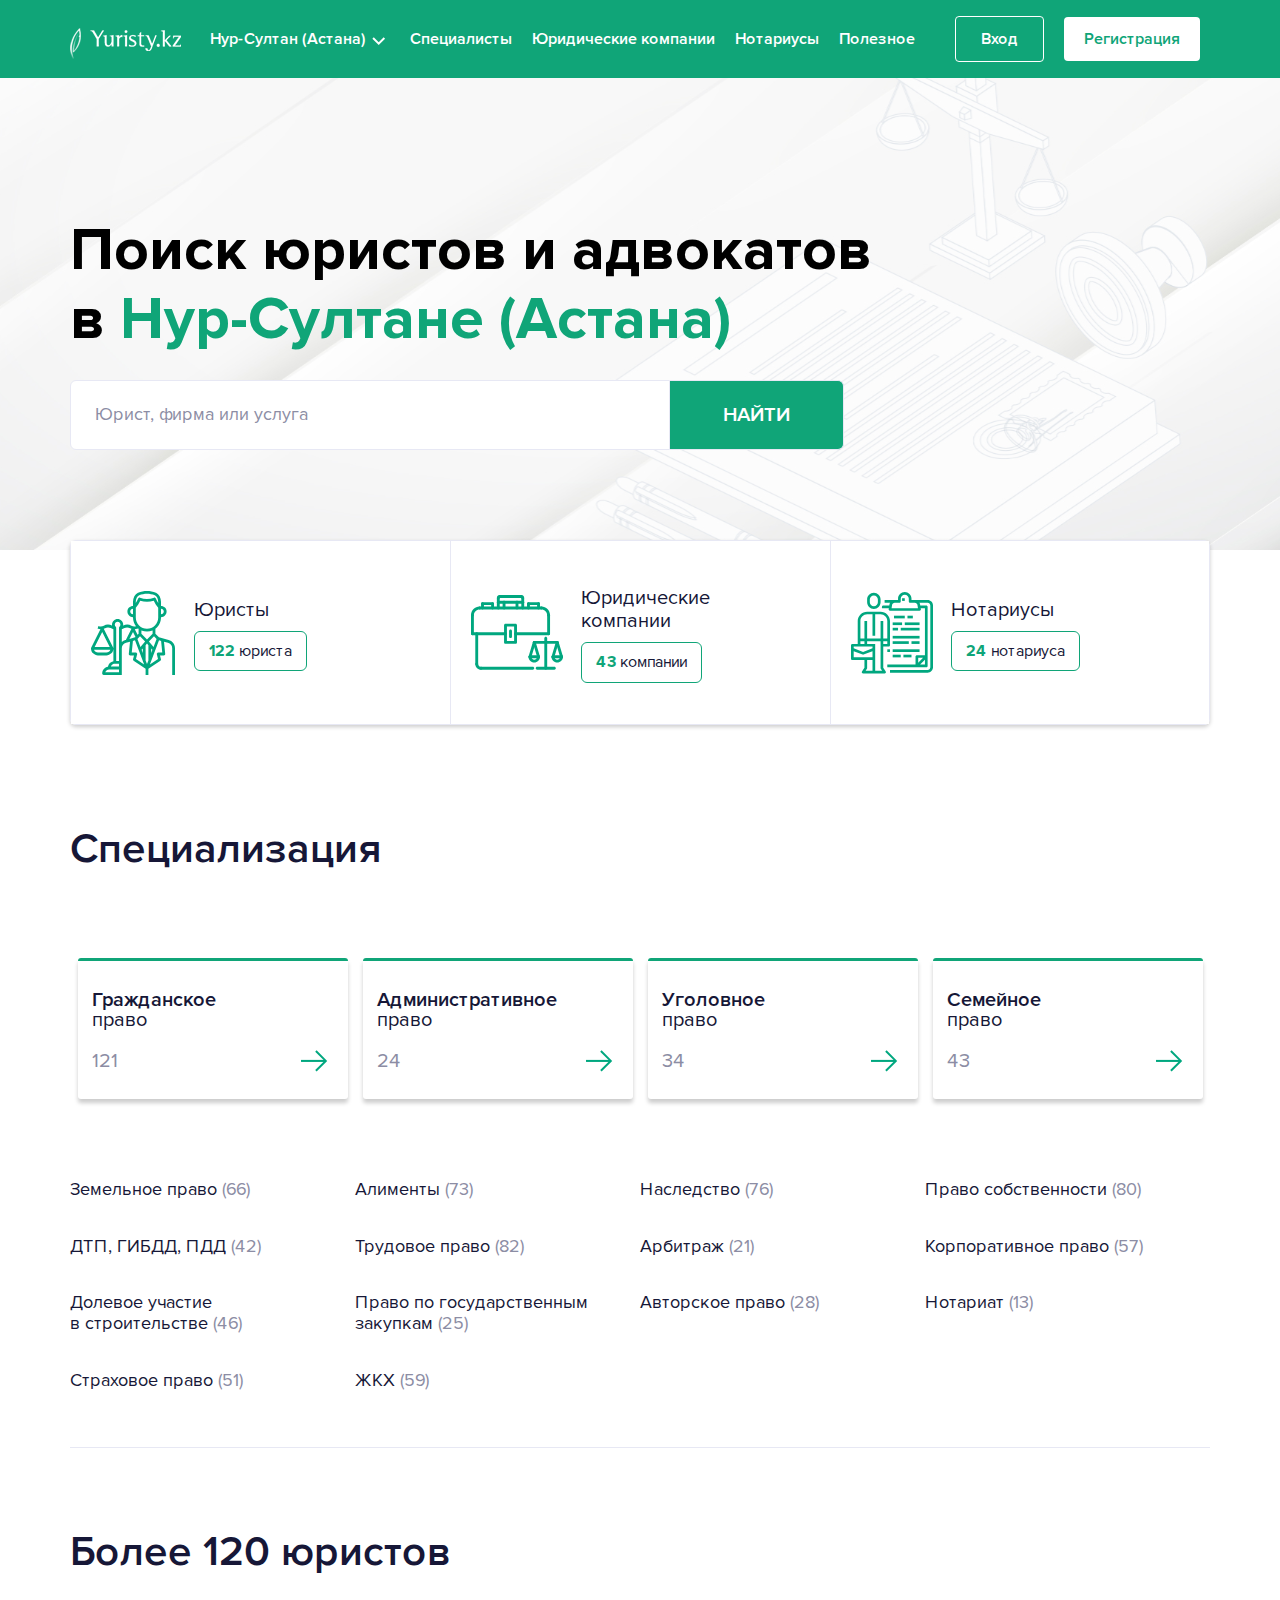
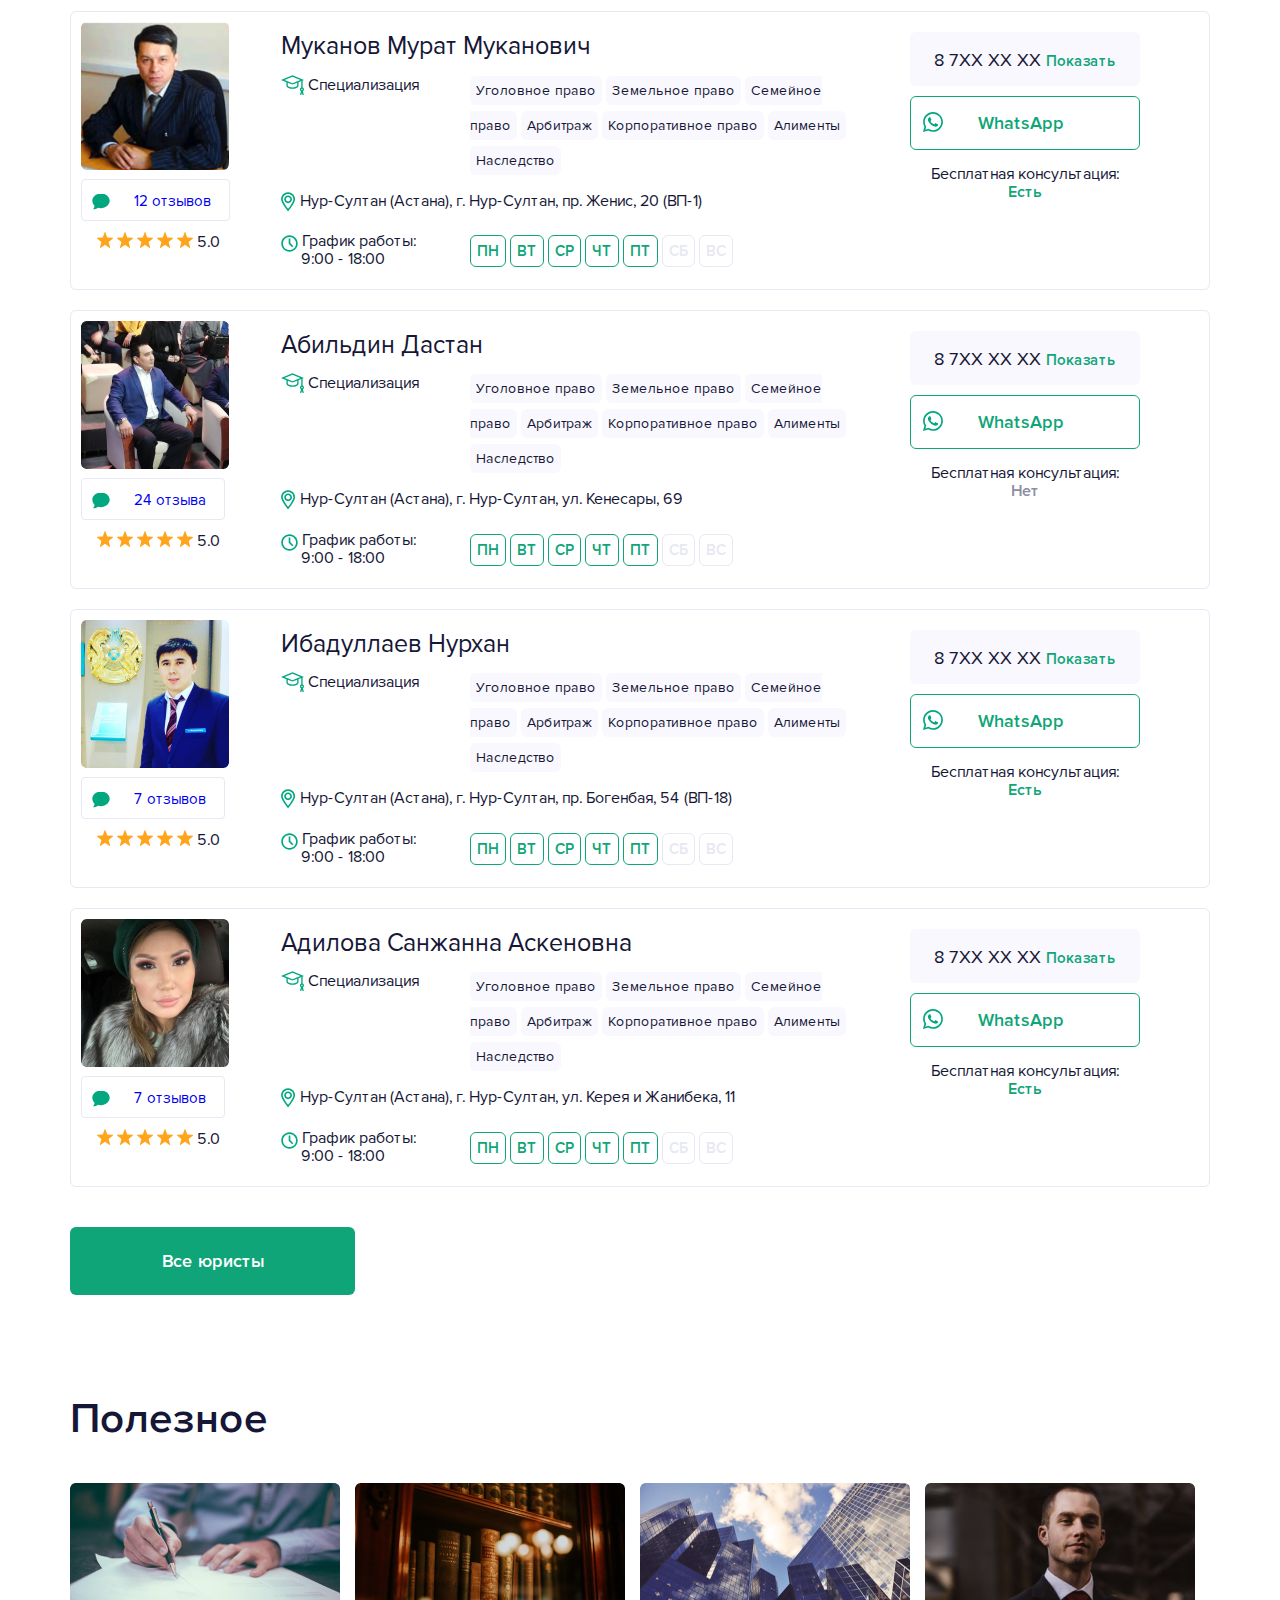
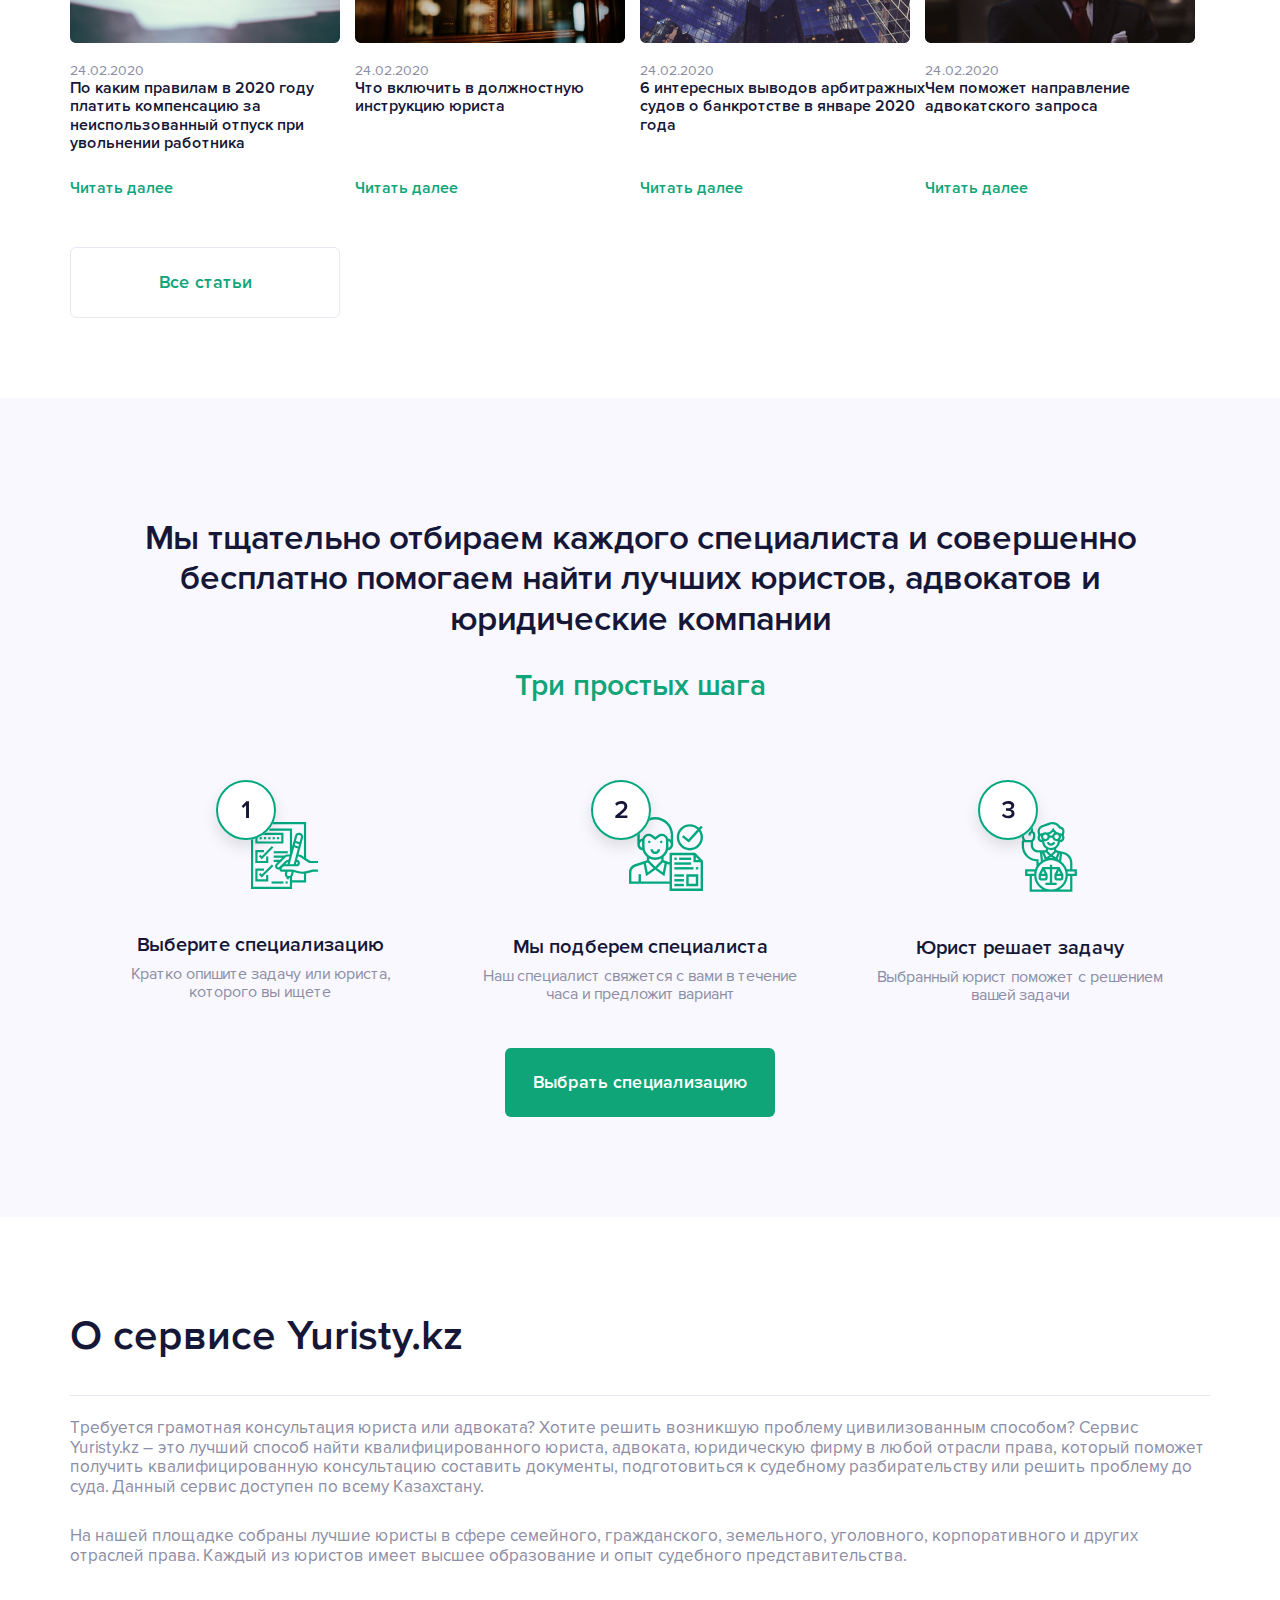
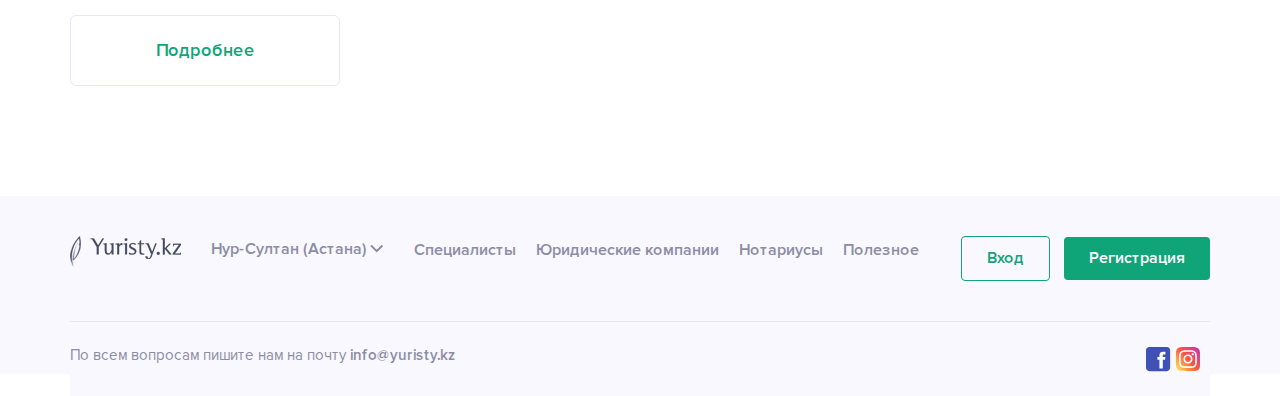
==== commit c188d84f: "Adaptive2" ====
--- a/index.html
+++ b/index.html
@@ -10,7 +10,7 @@
 <link rel="stylesheet" href="https://cdnjs.cloudflare.com/ajax/libs/font-awesome/4.7.0/css/font-awesome.min.css">
 
 
-<title>Uyrist.kz</title>
+<title>Yurist.kz</title>
 <script>
 	var jQueryroot = jQuery("html, body");
 	jQuery('a[href*="#"]').click(function (event) {
@@ -73,9 +73,9 @@
 			<div class="boo-nav-collapse">
 				<ul class="boo-nav-items">
 					<li><a href="yurists.html">Специалисты</a></li>
-					<li><a href="Compani.html">Юридическиекомпании</a></li>
-					<li><a href="yurist.html">Нотариусы</a></li>
-					<li><a href="Compan.html">Полезное</a></li>
+					<li><a href="Compani.html">Юридические компании</a></li>
+					<li><a href="#">Нотариусы</a></li>
+					<li><a href="#">Полезное</a></li>
 					<li><span  class="nav_btn btn_stroke">Вход</span></li>
 					<li><span class="nav_btn btn_fill model_link">Регистрация</span></li>
 
@@ -255,8 +255,10 @@
 	в <span>Нур-Султане (Астана)</span></h1></div>
 	<div class="w-100"></div>
 <form class="catalin">
+	<label for="">
 	<input type="text" placeholder="Юрист, фирма или услуга" required>
 	<button type="submit">Найти</button>
+	</label>
 </form>
 </div>
 </div>
@@ -386,7 +388,7 @@
 					
 					<div class="rewyes">
 						<img src="image/Lawyers/icon/Vector.svg" alt="Иконка отзывы" class="rewyes_icon">
-						<span class="rewyes_text">12 отзывов</span>
+						<a href="#"><span class="rewyes_text">12 отзывов</span></a>
 					</div>
 					<div class="stars">
 						<img class="star" src="image/Lawyers/icon/Icon_star.svg" alt="Звезда">
@@ -467,7 +469,7 @@
 	
 					<div class="rewyes">
 						<img src="image/Lawyers/icon/Vector.svg" alt="Иконка отзывы" class="rewyes_icon">
-						<span class="rewyes_text">24 отзыва</span>
+						<a href="#"><span class="rewyes_text">24 отзыва</span></a>
 					</div>
 					<div class="stars">
 						<img class="star" src="image/Lawyers/icon/Icon_star.svg" alt="Звезда">
@@ -548,7 +550,7 @@
 		
 						<div class="rewyes">
 							<img src="image/Lawyers/icon/Vector.svg" alt="Иконка отзывы" class="rewyes_icon">
-							<span class="rewyes_text">7 отзывов</span>
+							<a href="#"><span class="rewyes_text">7 отзывов</span></a>
 						</div>
 						<div class="stars">
 							<img class="star" src="image/Lawyers/icon/Icon_star.svg" alt="Звезда">
@@ -629,7 +631,7 @@
 				
 								<div class="rewyes">
 									<img src="image/Lawyers/icon/Vector.svg" alt="Иконка отзывы" class="rewyes_icon">
-									<span class="rewyes_text">7 отзывов</span>
+									<a href="#"><span class="rewyes_text">7 отзывов</span></a>
 								</div>
 								<div class="stars">
 									<img class="star" src="image/Lawyers/icon/Icon_star.svg" alt="Звезда">
@@ -723,7 +725,7 @@
 										</div>
 										<div class="lawyers_rewyes">
 											<img src="image/Lawyers/icon/Vector.svg" alt="rewyes">
-											<span class="rewyes_text">7 отзывов</span>
+											<a href="#"><span class="rewyes_text">7 отзывов</span></a>
 										</div>
 									</div>
 								</div>
@@ -818,7 +820,7 @@
 					</div>
 					<div class="lawyers_rewyes">
 						<img src="image/Lawyers/icon/Vector.svg" alt="rewyes">
-						<span class="rewyes_text">12 отзывов</span>
+						<a href="#"><span class="rewyes_text">12 отзывов</span></a>
 					</div>
 				</div>
 			</div>
@@ -908,7 +910,7 @@
 						</div>
 						<div class="lawyers_rewyes">
 							<img src="image/Lawyers/icon/Vector.svg" alt="rewyes">
-							<span class="rewyes_text">7 отзывов</span>
+							<a href="#"><span class="rewyes_text">7 отзывов</span></a>
 						</div>
 					</div>
 				</div>
@@ -1023,7 +1025,7 @@
 				</div>
 
 			</div>
-			<div class="useful_button">Все статьи</div>
+			<a href="#"><div class="useful_button">Все статьи</div></a>
 		</div>
 	</div>
 <!-- Информация -->
--- a/css/main.css
+++ b/css/main.css
@@ -1468,7 +1468,7 @@
   padding-bottom: 20px;
 }
 
-/* Экрна юристы */
+/* Экрн юристы */
 .form {
   background-color: #F7F7F7;
 }
@@ -1681,7 +1681,6 @@
 
 .head_sort {
   margin-top: 20px;
-  margin-left: 20px;
   font-size: 18px;
   font-family: "Proxima Nova Regular", sans-serif;
   color: #161737;
@@ -1705,12 +1704,14 @@
   -webkit-box-pack: center;
       -ms-flex-pack: center;
           justify-content: center;
+  -webkit-box-align: center;
+      -ms-flex-align: center;
+          align-items: center;
   margin-bottom: 80px;
 }
 
 .lawyer_btn button {
-  height: 70px;
-  width: 360px;
+  padding: 20px 80px;
   background-color: transparent;
   border: 1px solid #10A578;
   border-radius: 6px;
@@ -1726,14 +1727,31 @@
 .register {
   background-color: #F8F8FE;
   padding-top: 80px;
+  font-family: "Proxima Nova Semibold", sans-serif;
+  color: #161737;
+}
+
+.register_block {
+  display: -webkit-box;
+  display: -ms-flexbox;
+  display: flex;
+  -webkit-box-orient: vertical;
+  -webkit-box-direction: normal;
+      -ms-flex-direction: column;
+          flex-direction: column;
+  -webkit-box-pack: center;
+      -ms-flex-pack: center;
+          justify-content: center;
+  -webkit-box-align: center;
+      -ms-flex-align: center;
+          align-items: center;
   text-align: center;
-  font-family: "Proxima Nova Semibold", sans-serif;
-  color: #161737;
 }
 
 .register_title {
   font-size: 30px;
   line-height: 1.5;
+  padding: 0 140px;
 }
 
 .register_conditions {
@@ -1760,7 +1778,6 @@
 .register_already {
   margin-top: 40px;
   margin-bottom: 90px;
-  width: 580px;
   background-color: #fff;
   padding: 30px 40px;
   border: 1px solid #E0E0F8;
@@ -2194,10 +2211,6 @@
     cursor: pointer;
     display: block;
     padding: 0  10px;
-    -webkit-transform: translate(110px, -26px);
-            transform: translate(110px, -26px);
-  }
-  .dropdown .dropdown-menu {
     -webkit-transform: translate(110px, -26px);
             transform: translate(110px, -26px);
   }
@@ -2237,31 +2250,32 @@
     -webkit-transition: all 0s 0.2s;
     transition: all 0s 0.2s;
   }
-  span:nth-child(1) {
+  .hamburger span:nth-child(1) {
+    left: 7px;
     top: 9px;
-    left: 7px;
     -webkit-transition: 0.2s 0.2s, opacity 0s 0.2s;
     transition: 0.2s 0.2s, opacity 0s 0.2s;
   }
-  span:nth-child(2) {
+  .hamburger span:nth-child(2) {
     top: 18px;
     left: 7px;
     -webkit-transition: 0.2s 0s;
     transition: 0.2s 0s;
   }
-  span:nth-child(3) {
+  .hamburger span:nth-child(3) {
     top: 18px;
     left: 7px;
     -webkit-transition: 0.2s 0s;
     transition: 0.2s 0s;
   }
-  span:nth-child(4) {
+  .hamburger span:nth-child(4) {
     top: 27px;
     left: 7px;
     -webkit-transition: 0.2s 0.2s, opacity 0s 0.2s;
     transition: 0.2s 0.2s, opacity 0s 0.2s;
   }
   .hamburger.active span:nth-child(1) {
+    left: 7px;
     top: 18px;
     opacity: 0;
     -webkit-transition: 0.2s 0s, opacity 0s 0.2s;
@@ -2906,6 +2920,93 @@
     text-align: left;
     margin-top: 5px;
   }
+  /*Юристы*/
+  .form {
+    background-color: #F7F7F7;
+  }
+  .form form.catalin input {
+    width: 100%;
+    border-radius: 6px;
+  }
+  .form form.catalin button {
+    border-radius: 6px;
+    width: 100%;
+    margin-top: 10px;
+  }
+  .title {
+    background-color: #F7F7F7;
+    margin: 0;
+    padding-top: 20px;
+  }
+  .head_title h4 {
+    font-size: 40px;
+    max-width: 450px;
+  }
+  .head_sort {
+    margin-top: 10px;
+    padding-bottom: 0;
+  }
+  .yurists .dropdown {
+    margin: 15px auto;
+    height: auto;
+  }
+  .yurists a {
+    padding: 15px;
+  }
+  .yurists .select-wrapper .select {
+    margin-top: 10px;
+  }
+  .yurists .select-wrapper .select-rating {
+    width: 25%;
+  }
+  .yurists .select-wrapper .select-reviews {
+    width: 45%;
+  }
+  .yurists .select-wrapper .select-consultation {
+    margin-top: 10px;
+    margin-left: 20px;
+    width: 70%;
+  }
+  .low_2 .lawyer_btn {
+    margin-top: 20px;
+    display: block;
+    padding: 0;
+    margin-bottom: 60px;
+  }
+  .low_2 .lawyer_btn button {
+    height: 70px;
+    background-color: #10A578;
+    border: none;
+    border-radius: 6px;
+    color: white;
+    width: 80%;
+  }
+  .low_2 .lawyer_btn img {
+    display: none;
+  }
+  .register {
+    padding-top: 60px;
+  }
+  .register_title {
+    font-size: 18px;
+    padding: 0 140px;
+  }
+  .register_conditions {
+    font-size: 16px;
+  }
+  .register_btn button {
+    margin-top: 20px;
+  }
+  .register_already {
+    margin-top: 40px;
+  }
+  .register_already-title {
+    font-size: 18px;
+  }
+  .register_already-text {
+    padding-top: 10px;
+    font-size: 16px;
+  }
 }
 
 @media (max-width: 670px) {
@@ -2927,6 +3028,29 @@
   }
   .boo-nav-city {
     font-size: 14px;
+  }
+  .register {
+    padding-top: 60px;
+  }
+  .register_title {
+    font-size: 18px;
+    padding: 0 20px;
+  }
+  .register_conditions {
+    font-size: 16px;
+  }
+  .register_btn button {
+    margin-top: 20px;
+  }
+  .register_already {
+    margin-top: 40px;
+  }
+  .register_already-title {
+    font-size: 18px;
+  }
+  .register_already-text {
+    padding-top: 10px;
+    font-size: 16px;
   }
 }
 
@@ -2980,11 +3104,38 @@
 }
 
 @media (max-width: 575px) {
+  .form {
+    padding: 0 20px;
+  }
+  .head {
+    padding: 0 20px;
+  }
+  .low_2 {
+    padding: 0 20px;
+  }
   .lawyer_button {
     margin: 30px 0px;
   }
   .lawyers {
     margin: 0 20px;
+  }
+  .head_sort {
+    padding-left: 0;
+  }
+  .yurists .select-wrapper .select {
+    margin: 10px 0;
+  }
+  .yurists .select-wrapper .select-rating {
+    width: 18%;
+    margin-right: 15px;
+  }
+  .yurists .select-wrapper .select-reviews {
+    width: 30%;
+  }
+  .yurists .select-wrapper .select-consultation {
+    display: block;
+    margin: 0;
+    width: 47%;
   }
 }
 
@@ -3050,6 +3201,32 @@
     padding: 20px;
     font-size: 18px;
   }
+  .low_2 .lawyer_btn button {
+    width: 100%;
+  }
+  .yurists .select-wrapper .select-rating {
+    width: 25%;
+    margin-right: 15px;
+  }
+  .yurists .select-wrapper .select-reviews {
+    width: 42%;
+  }
+  .yurists .select-wrapper .select-consultation {
+    display: block;
+    width: 65%;
+  }
+  .head_title h4 {
+    font-size: 30px;
+  }
+  .register_conditions {
+    padding: 10px 50px;
+  }
+  .register_already {
+    padding: 30px 15px;
+  }
+  .register_btn {
+    width: 100%;
+  }
 }
 
 @media (max-width: 360px) {
@@ -3117,5 +3294,8 @@
     font-size: 14px;
     height: 50px;
   }
+  .register_already {
+    padding: 30px 5px;
+  }
 }
 /*# sourceMappingURL=main.css.map */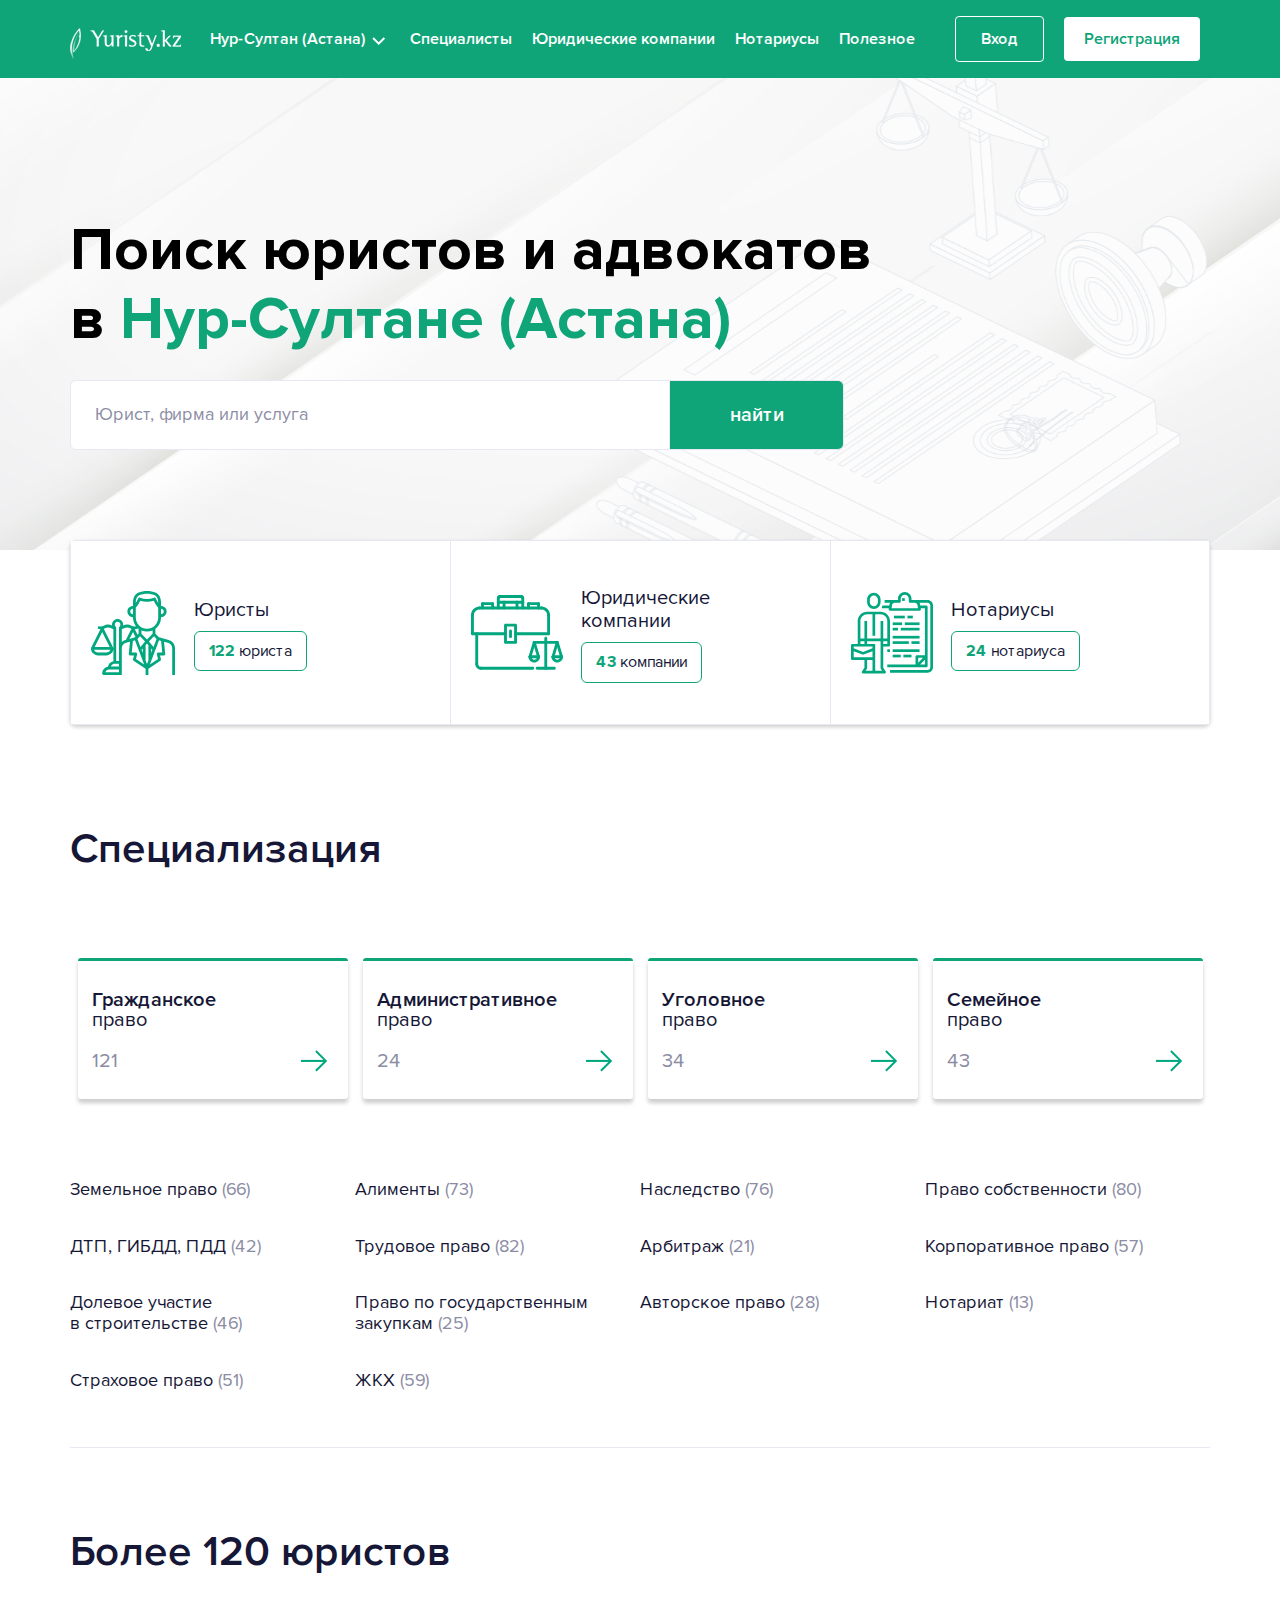
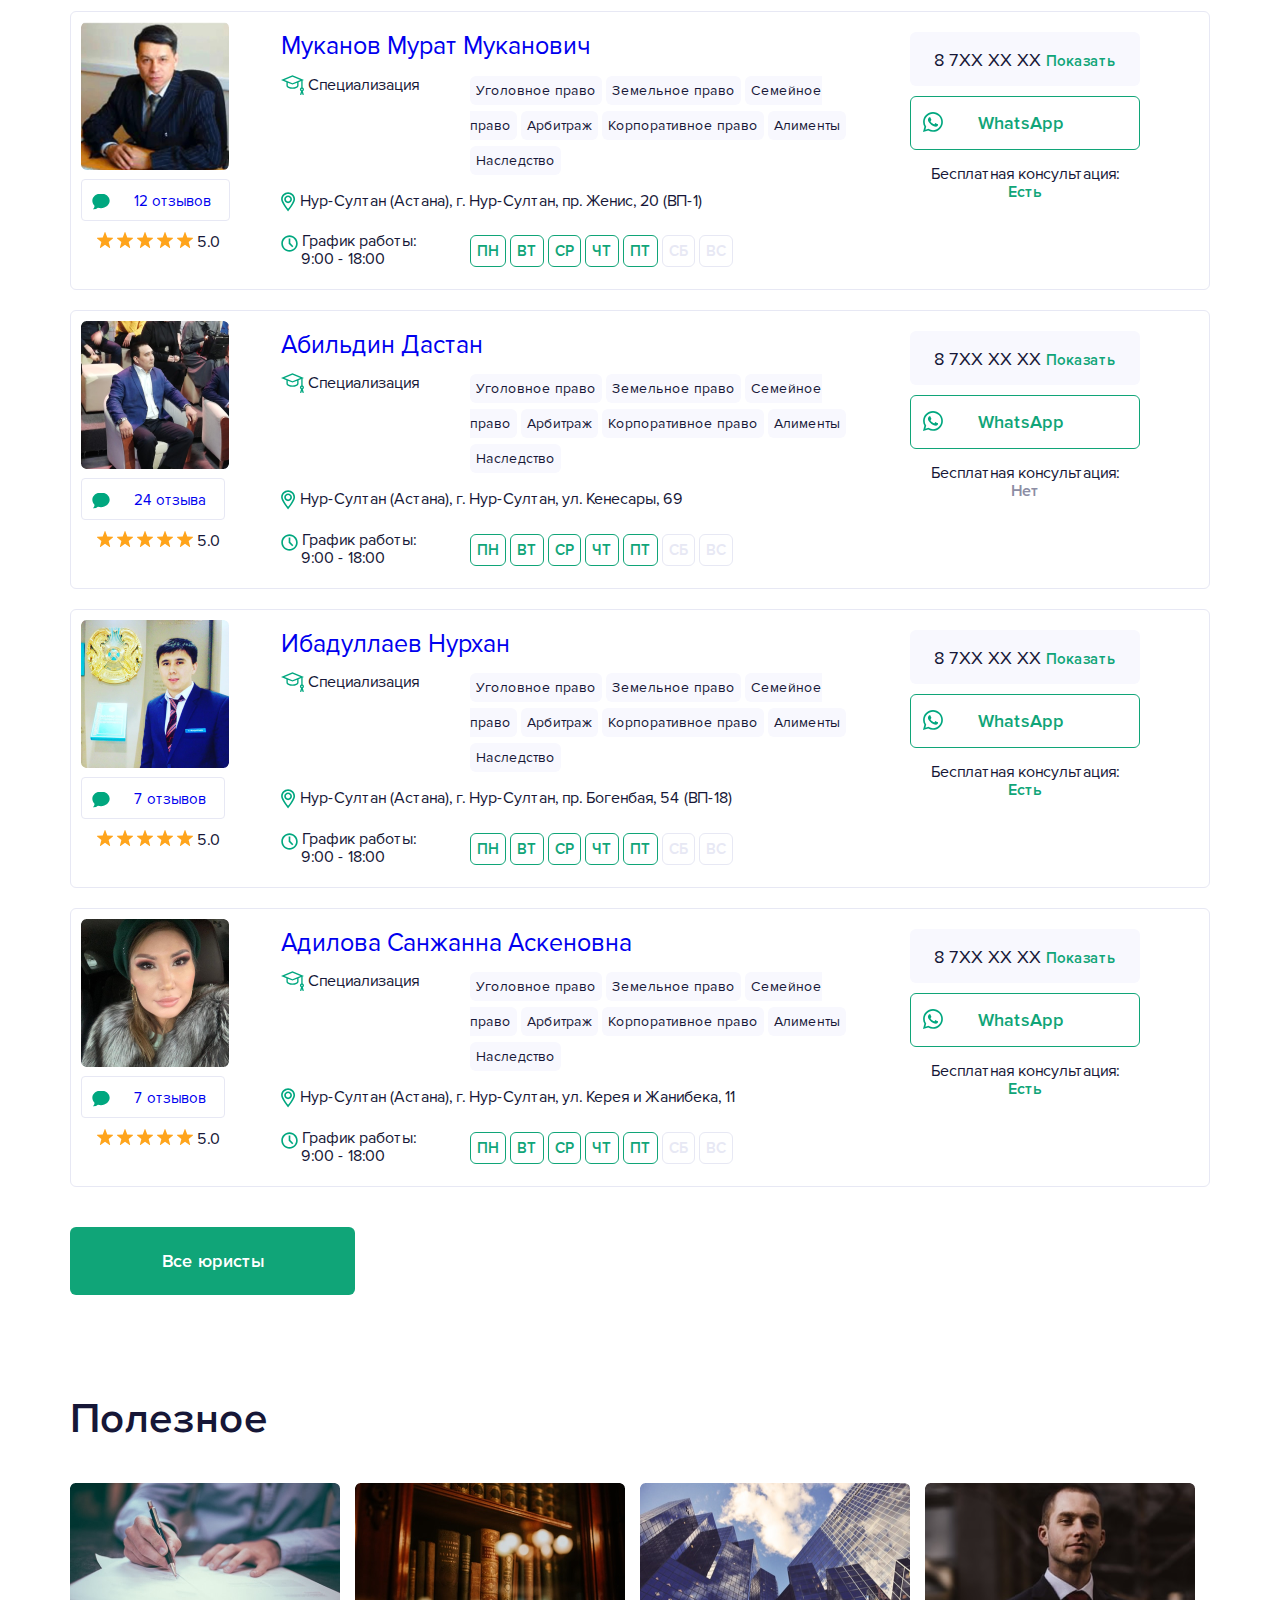
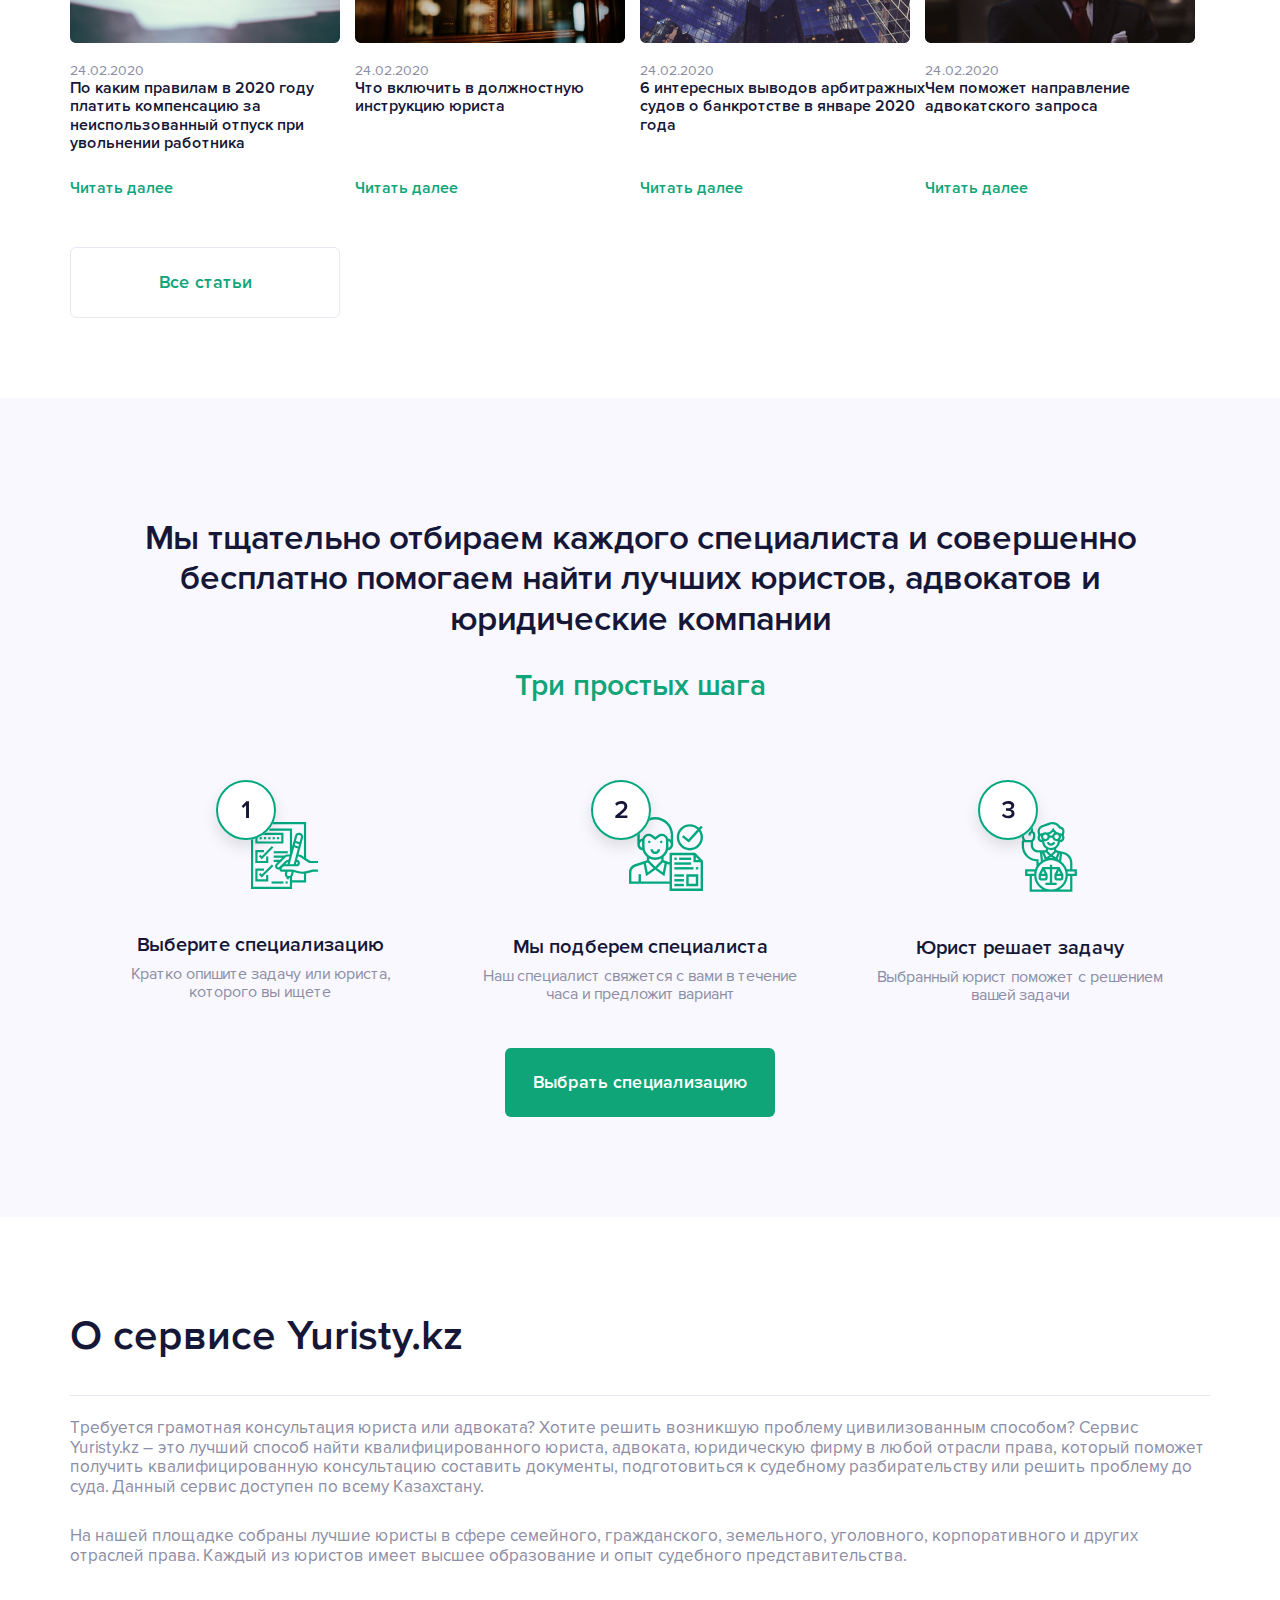
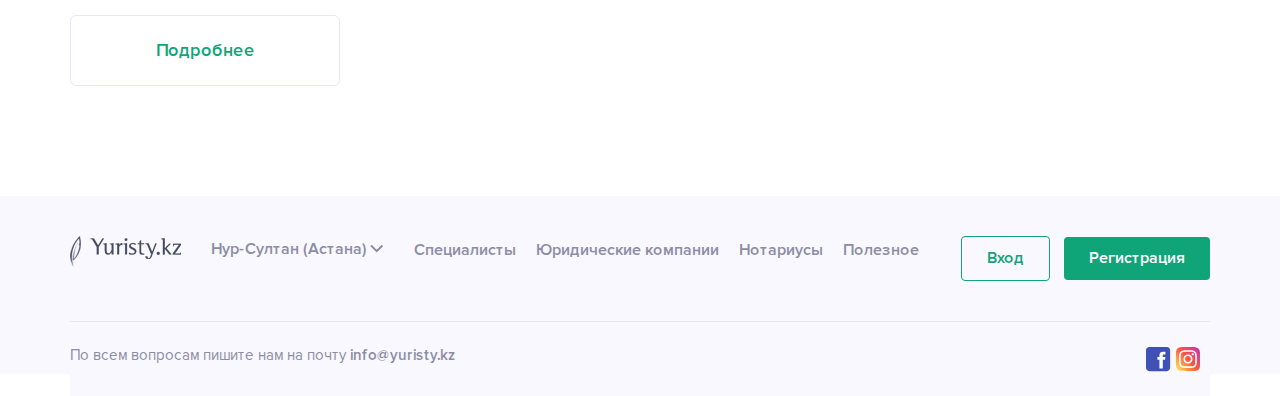
==== commit ed49c2fd: "adaptive 3-4" ====
--- a/index.html
+++ b/index.html
@@ -55,7 +55,7 @@
 			</div>
 			<!-- Brand -->
 			<div class="boo-nav-brand">
-				<a href="#">
+				<a href="index.html">
 					<img src="image/Main/image 1.svg" alt="Logo" />
 				</a>
 			</div>
@@ -384,7 +384,8 @@
 			<div class="row lawyer_block">
 	
 				<div class="col-sm-2 lawyer_block-photo ">
-					<img src="image/Lawyers/Rectangle 26.png" alt="Фото" class="photo">
+					<a href="yurist.html"><img src="image/Lawyers/Rectangle 26.png" alt="Фото" class="photo"></a>
+					
 					
 					<div class="rewyes">
 						<img src="image/Lawyers/icon/Vector.svg" alt="Иконка отзывы" class="rewyes_icon">
@@ -400,7 +401,8 @@
 					</div>
 				</div>
 				<div class="col-sm-6 lawyer_block-ingo">
-					<div class="name">Муканов Мурат Муканович</div>
+					<a href="yurist.html"><div class="name">Муканов Мурат Муканович</div></a>
+					
 					<div class="row">
 						<div class="col-sm-4">
 							<div class="specialistik">
@@ -465,7 +467,8 @@
 			<div class="row lawyer_block">
 	
 				<div class="col-sm-2 lawyer_block-photo ">
-					<img src="image/Lawyers/Dastan.png" alt="Фото" class="photo">
+					<a href="yurist.html"><img src="image/Lawyers/Dastan.png" alt="Фото" class="photo"></a>
+					
 	
 					<div class="rewyes">
 						<img src="image/Lawyers/icon/Vector.svg" alt="Иконка отзывы" class="rewyes_icon">
@@ -481,7 +484,8 @@
 					</div>
 				</div>
 				<div class="col-sm-6 lawyer_block-ingo">
-					<div class="name">Абильдин Дастан</div>
+					<a href="yurist.html"><div class="name">Абильдин Дастан</div></a>
+					
 					<div class="row">
 						<div class="col-sm-4">
 							<div class="specialistik">
@@ -546,7 +550,8 @@
 				<div class="row lawyer_block">
 		
 					<div class="col-sm-2 lawyer_block-photo ">
-						<img src="image/Lawyers/Нурхан.png" alt="Фото" class="photo">
+						<a href="yurist.html"><img src="image/Lawyers/Нурхан.png" alt="Фото" class="photo"></a>
+						
 		
 						<div class="rewyes">
 							<img src="image/Lawyers/icon/Vector.svg" alt="Иконка отзывы" class="rewyes_icon">
@@ -562,7 +567,8 @@
 						</div>
 					</div>
 					<div class="col-sm-6 lawyer_block-ingo">
-						<div class="name">Ибадуллаев Нурхан</div>
+						<a href="yurist.html"><div class="name">Ибадуллаев Нурхан</div></a>
+						
 						<div class="row">
 							<div class="col-sm-4">
 								<div class="specialistik">
@@ -627,7 +633,8 @@
 						<div class="row lawyer_block">
 				
 							<div class="col-sm-2 lawyer_block-photo ">
-								<img src="image/Lawyers/Saganna.png" alt="Фото" class="photo">
+									<a href="yurist.html"><img src="image/Lawyers/Saganna.png" alt="Фото" class="photo"></a>
+							
 				
 								<div class="rewyes">
 									<img src="image/Lawyers/icon/Vector.svg" alt="Иконка отзывы" class="rewyes_icon">
@@ -643,7 +650,8 @@
 								</div>
 							</div>
 							<div class="col-sm-6 lawyer_block-ingo">
-								<div class="name">Адилова Санжанна Аскеновна</div>
+									<a href="yurist.html"><div class="name">Адилова Санжанна Аскеновна</div></a>
+							
 								<div class="row">
 									<div class="col-sm-4">
 										<div class="specialistik">
@@ -708,12 +716,14 @@
 								<div class="row">
 									<div class="col-md-4 col-6">
 										<div class="lawyers_photo">
-											<img src="image/Lawyers/Rectangle 26.png" alt="photo">
+												<a href="yurist.html"><img src="image/Lawyers/Rectangle 26.png" alt="photo"></a>
+											
 										</div>
 									</div>
 									<div class="col-md-6 col-6">
 										<div class="lawyers_name">
-											Муканов Мурат Муканович
+												<a href="yurist.html">Муканов Мурат Муканович</a>
+											
 										</div>
 										<div class="lawyers_stars">
 											<img class="star" src="image/Lawyers/icon/Icon_star.svg" alt="Звезда">
@@ -803,12 +813,14 @@
 			<div class="row">
 				<div class="col-md-4 col-6">
 					<div class="lawyers_photo">
-						<img src="image/Lawyers/Azamat.png" alt="photo">
+							<a href="yurist.html"><img src="image/Lawyers/Azamat.png" alt="photo"></a>
+					
 					</div>
 				</div>
 				<div class="col-md-6 col-6">
 					<div class="lawyers_name">
-						Жилисбаев Азамат Жумадуллович
+							<a href="yurist.html">Жилисбаев Азамат Жумадуллович</a>
+					
 					</div>
 					<div class="lawyers_stars">
 						<img class="star" src="image/Lawyers/icon/Icon_star.svg" alt="Звезда">
@@ -893,12 +905,14 @@
 				<div class="row">
 					<div class="col-md-4 col-6">
 						<div class="lawyers_photo">
-							<img src="image/Lawyers/Rectangle 26.png" alt="photo">
+							<a href="yurist.html"><img src="image/Lawyers/Rectangle 26.png" alt="photo"></a>
+						
 						</div>
 					</div>
 					<div class="col-md-6 col-6">
 						<div class="lawyers_name">
-							Муканов Мурат Муканович
+							<a href="yurist.html">Муканов Мурат Муканович</a>
+							
 						</div>
 						<div class="lawyers_stars">
 							<img class="star" src="image/Lawyers/icon/Icon_star.svg" alt="Звезда">
@@ -1125,10 +1139,8 @@
 
 
 
-<script src="js/jquery-1.x-git.min.js"></script>
-	<script src='https://ajax.googleapis.com/ajax/libs/jquery/3.0.0/jquery.min.js'></script>
-<!-- <script src='https://ajax.googleapis.com/ajax/libs/jquery/1.8.2/jquery.min.js'></script> -->
-<script src="js/bootstrap.min.js"></script>
-<script src="js/script.js"></script>
+		<script src="js/jquery-3.4.0.min.js"></script>
+	<script src="js/script.js"></script>
+
 </body>
 </html>--- a/css/main.css
+++ b/css/main.css
@@ -849,7 +849,7 @@
   width: 174px;
   height: 70px;
   cursor: pointer;
-  text-transform: uppercase;
+  text-transform: lowercase;
   text-align: center;
   color: white;
   font-family: "Proxima Nova Semibold", sans-serif;
@@ -1898,8 +1898,17 @@
   text-align: center;
 }
 
+.similar_image img {
+  display: block;
+  margin: 0 auto;
+}
+
 .similar_title {
   text-align: left;
+}
+
+.similar_title h4 {
+  margin-bottom: 30px;
 }
 
 .similar_block {
@@ -1911,24 +1920,59 @@
 .similar_name {
   margin-top: 22px;
   font-size: 18px;
+  height: 35px;
+  padding: 0 30px;
 }
 
 .similar_star {
   margin-top: 15px;
+  display: -webkit-inline-box;
+  display: -ms-inline-flexbox;
+  display: inline-flex;
 }
 
 .similar_star img {
-  -webkit-transform: translateY(2px);
-          transform: translateY(2px);
+  -webkit-transform: translateY(-1px);
+          transform: translateY(-1px);
+  padding-right: 5px;
 }
 
 .similar_review {
-  margin-top: 10px;
+  margin-top: 5px;
+}
+
+.similar_review span {
+  display: -webkit-inline-box;
+  display: -ms-inline-flexbox;
+  display: inline-flex;
 }
 
 .similar_review img {
   -webkit-transform: translateY(2px);
           transform: translateY(2px);
+}
+
+.arrow {
+  top: 50%;
+  -webkit-transform: translateY(-50%);
+          transform: translateY(-50%);
+  position: absolute;
+  z-index: 99;
+  width: 40px;
+  height: 40px;
+  border: none;
+}
+
+.prev {
+  left: 0;
+  background: url(../image/Lawyers/icon/ArrowLeft.svg) center no-repeat;
+  background-size: 100%;
+}
+
+.next {
+  right: 0;
+  background: url(../image/Lawyers/icon/ArrowRight.svg) center no-repeat;
+  background-size: 100%;
 }
 
 /*Третий экран Компании*/
@@ -2560,7 +2604,7 @@
     margin-top: 0px;
     margin-bottom: 0px;
   }
-  .lawyer_button {
+  .lawyer_button, .lawyer_btn {
     width: 80%;
   }
   .lawyer {
@@ -2582,6 +2626,9 @@
   .lawyers_name {
     font-size: 30px;
   }
+  .lawyers_name a {
+    color: #161737;
+  }
   .lawyers_stars {
     font-size: 20px;
     margin-top: 10px;
@@ -2598,6 +2645,9 @@
     -webkit-transform: translateY(3px);
             transform: translateY(3px);
     padding-right: 4px;
+  }
+  .lawyers_rewyes a {
+    color: #161737;
   }
   .lawyers_specialization {
     font-size: 20px;
@@ -2967,21 +3017,21 @@
     margin-left: 20px;
     width: 70%;
   }
-  .low_2 .lawyer_btn {
+  .lawyer_btn {
     margin-top: 20px;
     display: block;
     padding: 0;
     margin-bottom: 60px;
   }
-  .low_2 .lawyer_btn button {
+  .lawyer_btn button {
     height: 70px;
     background-color: #10A578;
     border: none;
     border-radius: 6px;
     color: white;
-    width: 80%;
-  }
-  .low_2 .lawyer_btn img {
+    width: 100%;
+  }
+  .lawyer_btn img {
     display: none;
   }
   .register {
@@ -3006,6 +3056,12 @@
   .register_already-text {
     padding-top: 10px;
     font-size: 16px;
+  }
+  .similar {
+    padding: 0 20px;
+  }
+  .similar_image img {
+    width: 50%;
   }
 }
 
@@ -3113,8 +3169,9 @@
   .low_2 {
     padding: 0 20px;
   }
-  .lawyer_button {
+  .lawyer_button, .lawyer_btn {
     margin: 30px 0px;
+    width: 100%;
   }
   .lawyers {
     margin: 0 20px;
@@ -3137,13 +3194,29 @@
     margin: 0;
     width: 47%;
   }
+  .firms {
+    padding: 0 20px;
+  }
+  .about {
+    padding: 0 20px;
+  }
+  .review {
+    padding: 0 20px;
+    padding-top: 20px;
+  }
+  .review h4 {
+    font-size: 30px;
+  }
+  .similar h4 {
+    font-size: 30px;
+  }
 }
 
 @media (max-width: 480px) {
   .special .title {
     margin-bottom: 0;
   }
-  .lawyer_button {
+  .lawyer_button, .lawyer_btn {
     width: 100%;
   }
   .useful_text {
@@ -3218,6 +3291,9 @@
   .head_title h4 {
     font-size: 30px;
   }
+  .register {
+    padding: 60px 20px 0 20px;
+  }
   .register_conditions {
     padding: 10px 50px;
   }
@@ -3294,8 +3370,18 @@
     font-size: 14px;
     height: 50px;
   }
+  .register_conditions {
+    padding: 10px 20px;
+  }
   .register_already {
     padding: 30px 5px;
   }
+  .register_btn button {
+    padding: 10px;
+    max-width: 250px;
+  }
+  .lawyer_btn {
+    font-size: 14px;
+  }
 }
 /*# sourceMappingURL=main.css.map */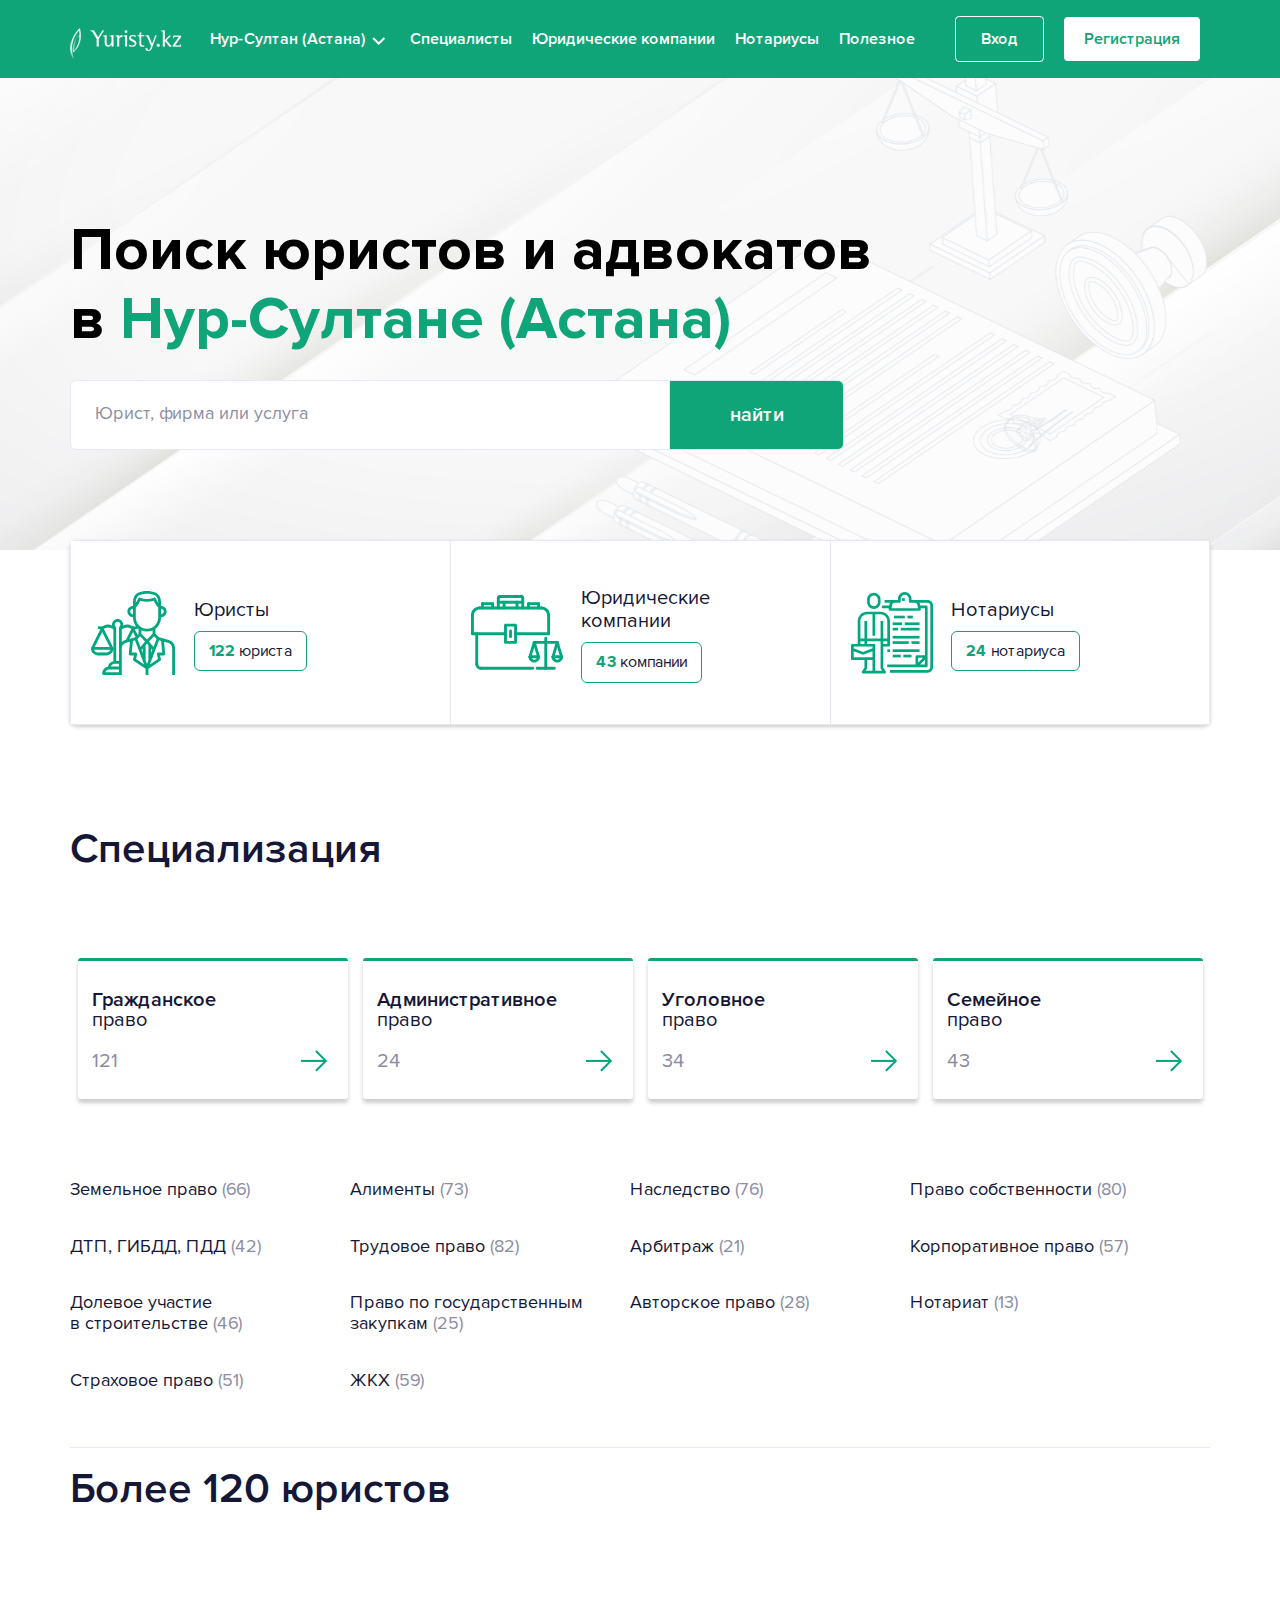
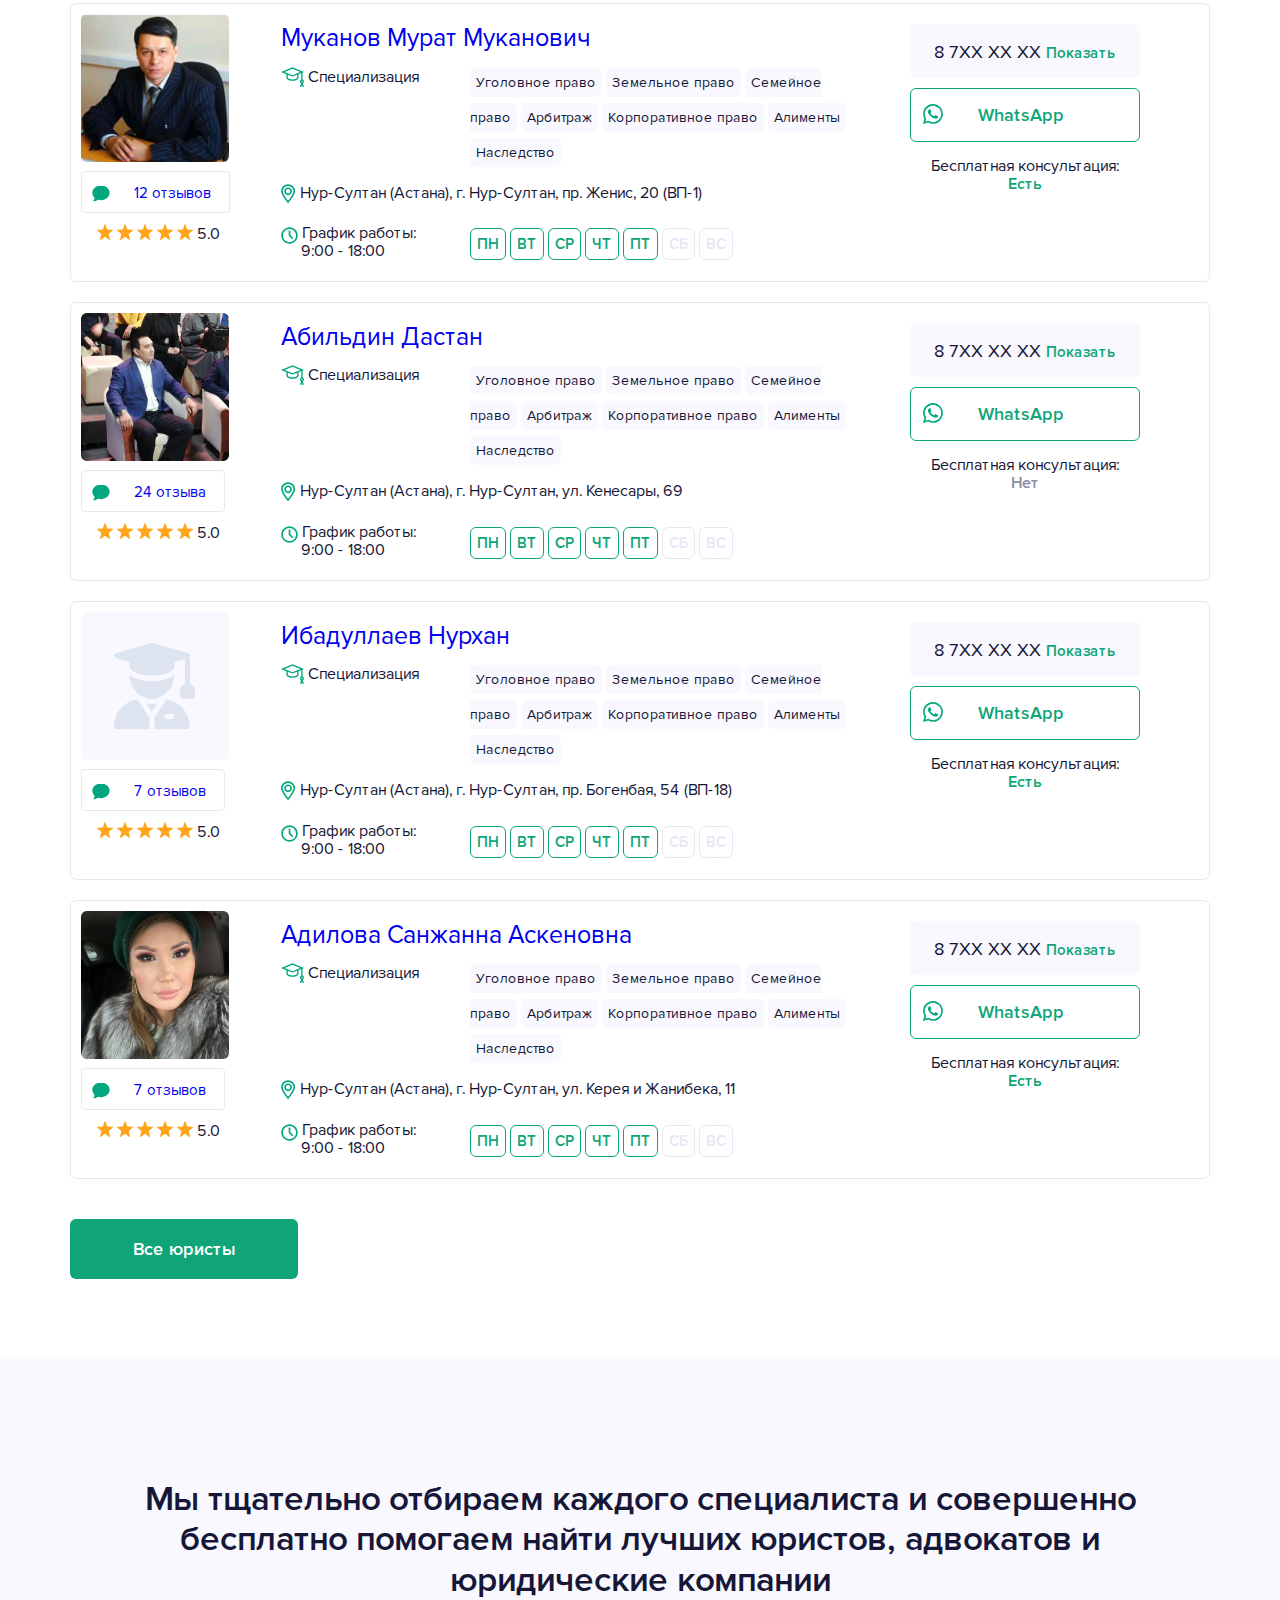
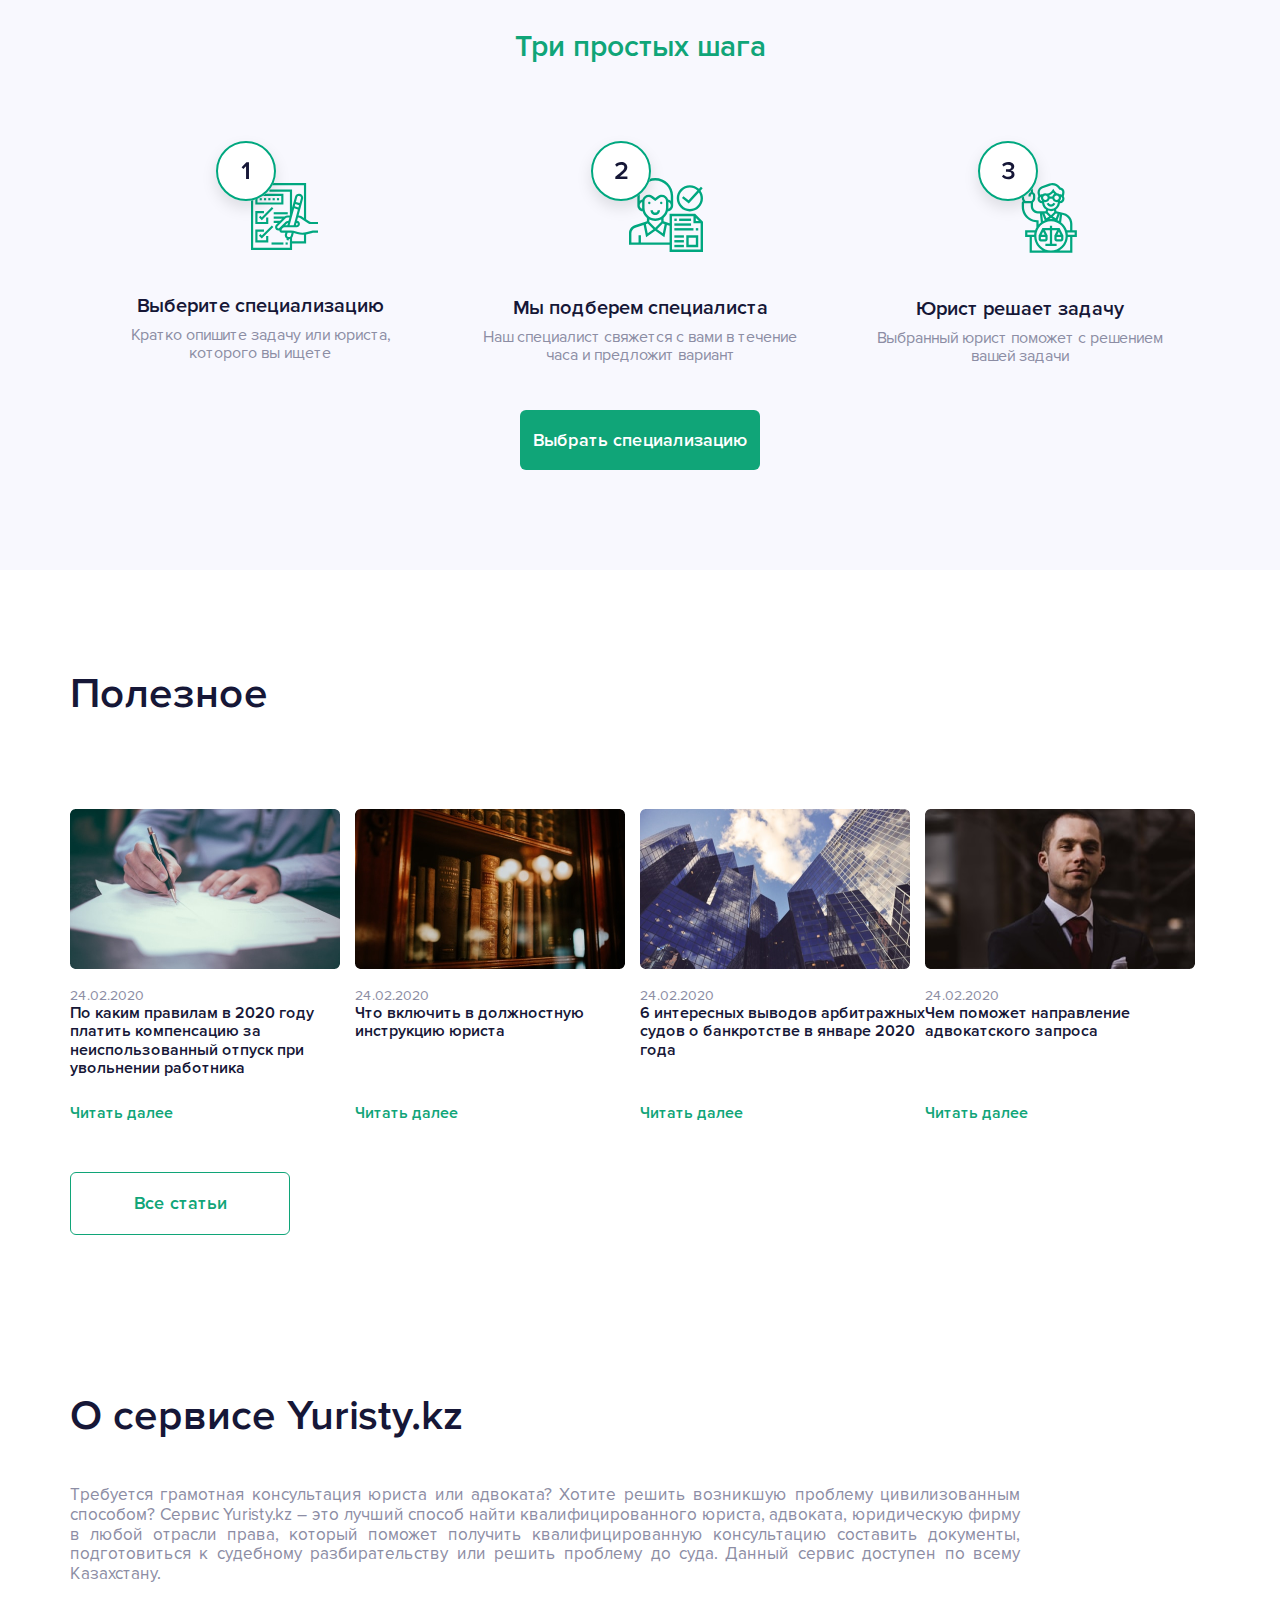
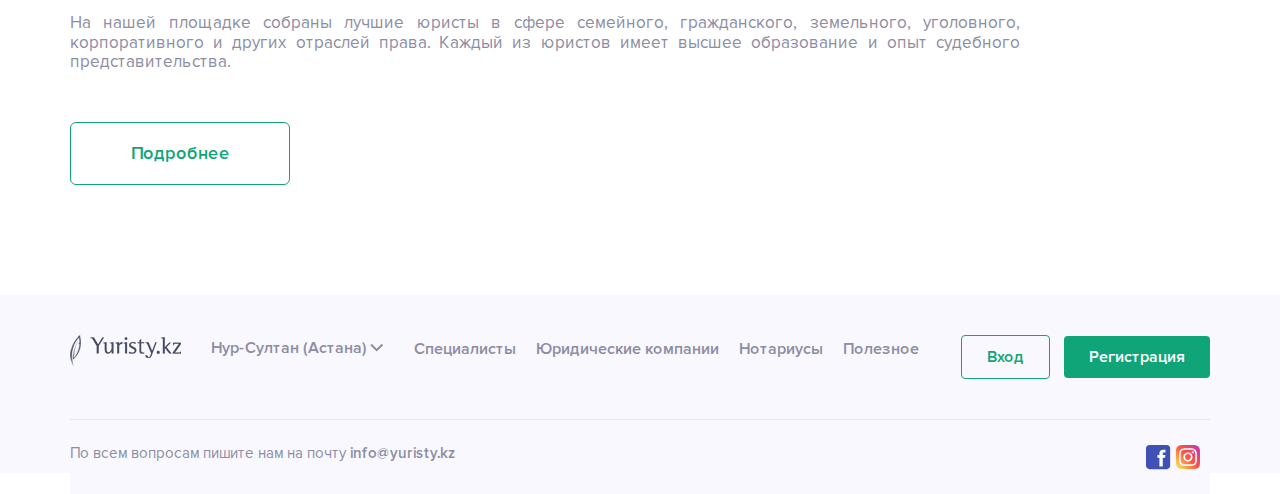
==== commit 4f14d093: "Pravki" ====
--- a/index.html
+++ b/index.html
@@ -76,7 +76,7 @@
 					<li><a href="Compani.html">Юридические компании</a></li>
 					<li><a href="#">Нотариусы</a></li>
 					<li><a href="#">Полезное</a></li>
-					<li><span  class="nav_btn btn_stroke">Вход</span></li>
+					<li><span  class="nav_btn btn_stroke model_link2">Вход</span></li>
 					<li><span class="nav_btn btn_fill model_link">Регистрация</span></li>
 
 				</ul>
@@ -85,6 +85,53 @@
 		</div>
 </div>
 <div id="mask"></div>
+
+
+
+
+
+
+<div class="model2">
+	<!-- The popup -->
+	<span class="close"><img src="image/Mobile/close.svg" alt="Close"></span>
+	<div class="constraint">
+		<!-- Popup content -->
+		<div class="model_heder">
+			<div class="model_heder-text">Вход</div>
+		</div>
+		<div class="model_type">Войдите в личный кабинет</div>
+		<div class="model2_section">
+					<form>
+						<div class="">
+							<label for=""></label>
+							<input class=model2_input type="email" placeholder="Имя" >
+						</div>
+						<div class="">
+							<label for=""></label>
+							<input class=model2_input type="password" placeholder="Эл почта">
+						</div>
+					</form>
+									<div class="model2_btn">
+										<button>Войти</button>
+									</div>
+									<div class="model_socal">
+										<div class="col-sm">
+											<div class="model_socal-text">Вход через соцсети</div>
+										</div>
+										<div class="col-sm">
+											<div class="model_socal-icon">
+												<a href="#"><img src="image/Modal/Icon_google.svg" alt="Icon"></a>
+												<a href="#"><img src="image/Modal/Icon_fb.svg" alt="Icon"></a>
+												<a href="#"><img src="image/Modal/Icon_vk.svg" alt="Icon"></a>
+											</div>
+										</div>
+									</div>
+		</div>
+
+	</div>
+</div>
+
+
 
 <div class="model">
 	<!-- The popup -->
@@ -248,7 +295,6 @@
 
 <!-- Главная -->
 <div class="main">
-
 <div class="container">
 <div class="row">
 <div class="col-12"><h1 class="">Поиск юристов и адвокатов <br>
@@ -263,7 +309,7 @@
 </div>
 </div>
 </div>
-<div class="factodes">
+<div  class="factodes">
 	<div class="container">
 		<div class="row factodes_blocks">
 			<div class="col-sm-4 factodes_block">
@@ -291,7 +337,7 @@
 	</div>
 </div>
 <!-- Специализация-->
-<div class="special">
+<div id="factodes" class="special">
 	<div class="container">
 		<h4 class="title">Специализация </h4> 
 		<div class="row special_blocks ">
@@ -349,7 +395,7 @@
 								<div class="services_block">
 									<a href="#">Алименты <span>(73)</span></a>
 									<a href="#">Трудовое право <span>(82)</span></a>
-									<a class="all" href="#">Все специальности (16)</a>
+									
 									<a href="#" class="db">Право по государственным <br> закупкам <span>(25)</span></a>
 									<a href="#" class="db">ЖКХ <span>(59)</span></a>
 								</div>
@@ -368,6 +414,9 @@
 									<a href="#">Нотариат <span>(13)</span></a>
 								</div>
 							</div>
+								<div class="services_block">
+									<button class="all" href="#">Все специальности (16)</button>
+								</div>
 				</div>
 
 </div>
@@ -376,7 +425,7 @@
 <section class="container law">
 	<div class="lawyers">
 		<div class="container">
-			<h4 class="title">Более 120 юристов</h4>
+			<h4 class="titles">Более 120 юристов</h4>
 	</div>
 	<!-- Карточки юоистов -->
 	<div class="lawyer">
@@ -550,7 +599,7 @@
 				<div class="row lawyer_block">
 		
 					<div class="col-sm-2 lawyer_block-photo ">
-						<a href="yurist.html"><img src="image/Lawyers/Нурхан.png" alt="Фото" class="photo"></a>
+						<a href="yurist.html"><img src="image/Lawyers/Empty.png" alt="Фото" class="photo"></a>
 						
 		
 						<div class="rewyes">
@@ -792,7 +841,7 @@
 										<div class="lawyers_phone">
 											<div class="phone">
 												<span></span>
-												8 7XX XX XX
+												8 7
 												<button>Показать</button>
 											</div>
 										</div>
@@ -813,7 +862,7 @@
 			<div class="row">
 				<div class="col-md-4 col-6">
 					<div class="lawyers_photo">
-							<a href="yurist.html"><img src="image/Lawyers/Azamat.png" alt="photo"></a>
+							<a href="yurist.html"><img src="image/Lawyers/Empty.png" alt="photo"></a>
 					
 					</div>
 				</div>
@@ -884,8 +933,8 @@
 					<div class="lawyers_phone">
 						<div class="phone">
 							<span></span>
-							8 7XX XX XX
-							<button>Показать</button>
+							8 7<button>Показать</button>
+							
 						</div>
 					</div>
 				</div>
@@ -981,7 +1030,7 @@
 						<div class="lawyers_phone">
 							<div class="phone">
 								<span></span>
-								8 7XX XX XX
+								8 7
 								<button>Показать</button>
 							</div>
 						</div>
@@ -1004,44 +1053,8 @@
 	<a href="yurists.html"><button class="lawyer_button">Все юристы</button></a></div>
 	</div>
 </section>
-<!-- Полезное -->
-	<div class="useful">
-		<div class="container">
-			<h4 class="title">Полезное</h4>
-			<div class="row useful_blocks ">
-				<div class="col-sm useful_block">
-					<div class="useful_img"><img src="image/Useful/1.png" alt="Фото"></div>
-					<div class="useful_date"><span>24.02.2020</span></span></div>
-					<div class="useful_text">По каким правилам в 2020 году платить компенсацию за неиспользованный отпуск при увольнении работника
-					</div>
-					<div class="useful_read">Читать далее</div>
-				</div>
-				<div class="col-sm useful_block">
-					<div class="useful_img"><img src="image/Useful/2.png" alt="Фото"></div>
-					<div class="useful_date"><span>24.02.2020</span></span></div>
-					<div class="useful_text">Что включить в должностную инструкцию юриста
-					</div>
-					<div class="useful_read">Читать далее</div>
-				</div>
-				<div class="col-sm useful_block">
-					<div class="useful_img"><img src="image/Useful/3.png" alt="Фото"></div>
-					<div class="useful_date"><span>24.02.2020</span></span></div>
-					<div class="useful_text">6 интересных выводов арбитражных судов о банкротстве в январе 2020 года
-					</div>
-					<div class="useful_read">Читать далее</div>
-				</div>
-				<div class="col-sm useful_block">
-					<div class="useful_img"><img src="image/Useful/4.png" alt="Фото"></div>
-					<div class="useful_date"><span>24.02.2020</span></span></div>
-					<div class="useful_text">Чем поможет направление адвокатского запроса
-					</div>
-					<div class="useful_read">Читать далее</div>
-				</div>
-
-			</div>
-			<a href="#"><div class="useful_button">Все статьи</div></a>
-		</div>
-	</div>
+
+
 <!-- Информация -->
 <div class="info">
 	<div class="container">
@@ -1070,27 +1083,124 @@
 <div class="info_subtitle">Выбранный юрист поможет с решением
 вашей задачи</div>
 				</div>
-			</div>
-				<button class="info_button">Выбрать специализацию</button>
+			</div><a href="#factodes"><button class="info_button">Выбрать специализацию</button></a>
+				
 	</div>
 </div>
+<!-- Полезное -->
+<div class="useful">
+	<div class="container">
+		<h4 class="titles">Полезное</h4>
+		<div class="row useful_blocks ">
+			<div class="col-sm useful_block">
+				<div class="useful_img"><img src="image/Useful/1.png" alt="Фото"></div>
+				<div class="useful_date"><span>24.02.2020</span></span></div>
+				<div class="useful_text">По каким правилам в 2020 году платить компенсацию за неиспользованный отпуск при
+					увольнении работника
+				</div>
+				<div class="useful_read">Читать далее</div>
+			</div>
+			<div class="col-sm useful_block">
+				<div class="useful_img"><img src="image/Useful/2.png" alt="Фото"></div>
+				<div class="useful_date"><span>24.02.2020</span></span></div>
+				<div class="useful_text">Что включить в должностную инструкцию юриста
+				</div>
+				<div class="useful_read">Читать далее</div>
+			</div>
+			<div class="col-sm useful_block">
+				<div class="useful_img"><img src="image/Useful/3.png" alt="Фото"></div>
+				<div class="useful_date"><span>24.02.2020</span></span></div>
+				<div class="useful_text">6 интересных выводов арбитражных судов о банкротстве в январе 2020 года
+				</div>
+				<div class="useful_read">Читать далее</div>
+			</div>
+			<div class="col-sm useful_block">
+				<div class="useful_img"><img src="image/Useful/4.png" alt="Фото"></div>
+				<div class="useful_date"><span>24.02.2020</span></span></div>
+				<div class="useful_text">Чем поможет направление адвокатского запроса
+				</div>
+				<div class="useful_read">Читать далее</div>
+			</div>
+
+		</div>
+		<a href="#">
+			<div class="useful_button">Все статьи</div>
+		</a>
+	</div>
+</div>
+
+
 <!-- О сервисе Yuristy.kz -->
+
 <div class="service">
 	<div class="container">
-		<div class="title">
-			<h2>О сервисе Yuristy.kz</h2>
-		</div>
+		<h2 class="titles">О сервисе Yuristy.kz</h2>
+
+
 		<div class="row">
-			<div class="col-sm">
+			<div class="col-sm-10">
 				<div class="service_text-1">Требуется грамотная консультация юриста или адвоката? Хотите решить возникшую проблему цивилизованным способом? Сервис
-				Yuristy.kz – это лучший способ найти квалифицированного юриста, адвоката, юридическую фирму
-				в любой отрасли права, который поможет получить квалифицированную консультацию составить документы, подготовиться к
-				судебному разбирательству или решить проблему до суда. Данный сервис доступен по всему Казахстану.</div>
+				Yuristy.kz – это лучший способ найти квалифицированного юриста, адвоката, юридическую фирму в любой отрасли права,
+				который поможет получить квалифицированную консультацию составить документы, подготовиться к судебному разбирательству
+				или решить проблему до суда. Данный сервис доступен по всему Казахстану.</div>
 				<div class="service_text-2">На нашей площадке собраны лучшие юристы в сфере семейного, гражданского, земельного, уголовного, корпоративного и других
-				отраслей права. Каждый из юристов имеет высшее образование и опыт судебного представительства.</div></div>
-		</div>
-		<button class="service_button">Подробнее</button>
+				отраслей права. Каждый из юристов имеет высшее образование и опыт судебного представительства.</div>
+			</div>
+		</div>
+		
+		<div class="spoilerpanel">
+			<div class="col-sm-10">
+			<div class="text-title">Здесь вы найдете ответы на следующие вопросы:</div>
+				<div class="text-subtitle">
+								<div>1.  как правильно составить претензию продавцу, договор о купле-продаже, исковое заявление и другие документы;</div>
+								<div>2.  как правильно инициировать процесс банкротства и обеспечить списание долгов;</div>
+								<div>3.  какие сроки исковой давности существуют для подачи искового заявления;</div>
+								<div>4.  как правильно открыть, реорганизовать, ликвидировать организацию;</div>
+								<div>5.  как разделить имущество в браке или после его расторжения;</div>
+								<div>6.  как правильно усыновить/удочерить ребенка;</div>
+								<div>7.  особенности раздела участков земли и определение их границ в соответствии с законодательными нормами.</div>
+								<div>8.  получить бесплатную консультацию юриста и адвоката.</div>
+				</div>
+				<div class="text">Это лишь часть вопросов, интересующих наших пользователей. Хотите узнать еще больше – просто узнайте обо всех
+				возможностях сайта на практике!</div>
+				<div class="text">Как получить консультацию юриста или адвоката?</div>
+				<div class="text">Получить помощь юриста максимально просто: укажите на сайте нужную отрасль права или название услуги (например,
+				консультация по алиментам, сопровождение в суде или составление претензии). Через несколько секунд вам будут открыты
+				результаты поиска. Вы можете изучить карточку о частных специалистах и компаниях, ознакомиться с перечнем услуг,
+				прайс-листом и отзывами клиентов.</div>
+				<div class="text">После того, как вы подобрали по параметрам подходящего юриста, вы можете просто позвонить ему по телефону и обсудить
+				детали сотрудничества или написать онлайн или в месенджер вотсап.</div>
+				<div class="text">Затем специалист поможет вам как можно быстрее решить вопросы. Бесплатные и платные консультации по телефону или онлайн,
+				личный прием, подготовка процессуальных документов – все это открыто с помощью нашего сервиса.</div>
+				<div class="text">У нас представлены юридические фирмы, адвокатские конторы или частные юристы, которые предоставляют бесплатные
+				консультации, а также платные услуги. Сервис абсолютно бесплатен для физических лиц.</div>
+				<div class="text">Сервис предусматривает удобные формы взаимодействия. Если вы не хотите звонить сами, просто оставьте контактные данные:
+				адвокат перезвонит вам в ближайшее время.</div>
+				<div class="text">Правила регистрации для юристов или юридических фирм</div>
+				<div class="text">Портал сотрудничает не только с теми кому необходима помощь, но и с теми, кто занимается оказанием юридической помощи.
+				На сайте вы можете выложить информацию о себе, указать профессиональные навыки и стоимость работы. Это отличный способ
+				найти новых клиентов, получить положительные рекомендации, улучшить имидж.</div>
+				<div class="text">Для регистрации укажите ваш статус, основную специализацию, данные о образовании и опыте работы по специальности. Если
+				есть возможность, дополните анкету ссылками на примеры выигранных дел, судебную практику. Мы тщательно проверяем каждую
+				анкету, поэтому рекомендуем публиковать только достоверные данные о себе.</div>
+				<div class="text">После того, как вы подтвердили информацию о себе, указали контактные данные, вы будете получать первые отклики.</div>
+				<div class="text-title">Преимущества Yuristy.kz</div>
+					<div class="text-2" >1.  Площадка будет полезна как обычным гражданам, которым нужно оказать юридическую помощь, так и профессиональным юристам,
+					с желанием регулярно получать разнообразные дела по своей сфере.</div>
+					<div class="text-2" >2.  Здесь можно найти грамотного специалиста по юриспруденции всего за несколько минут. Мы гарантируем компетентность и
+					безупречную репутацию адвокатов.</div>
+					<div class="text-2" >3.  Вы можете проконсультироваться со специалистом и решить вопрос без дорогостоящего юридического сопровождения. Многие
+					юристы и фирмы оказывают бесплатную юридическую кансультацию.</div>
+					<div class="text-2" >4.  Простой интерфейс и удобство использования.</div>
+					<div class="text-2" >5.  Широкий спектр услуг, оказываемые правоведами.</div>
+					<div class="text">Таким образом, Yuristy.kz делает доступной квалифицированную юридическую помощь для каждого человека, помогает выиграть
+					спор в суде или прийти к досудебному соглашению, выгодному для сторон. Мы подобрали для вас лучших правоведов, они с
+					блеском справляются даже с нестандартными ситуациями.</div>
+			</div>
+		</div>
+		<div class="spoiler"><button class="service_button">Подробнее</button></div>
 	</div>
+
 </div>
 <footer class="footer">
 	<div class="container">
--- a/css/main.css
+++ b/css/main.css
@@ -332,6 +332,8 @@
   height: 70px;
   border: none;
   margin-bottom: 40px;
+  border-radius: 6px;
+  cursor: pointer;
 }
 
 .model form {
@@ -488,6 +490,102 @@
 
 .model_socal-icon a {
   padding-right: 20px;
+}
+
+.model2 {
+  position: absolute;
+  top: -2000px;
+  z-index: 101;
+  width: 600px;
+  min-height: 100%;
+}
+
+.model2 .close {
+  cursor: pointer;
+}
+
+.model2 .close img {
+  -webkit-transform: translate(570px, 35px);
+          transform: translate(570px, 35px);
+}
+
+.model2_heder {
+  background-color: #10A578;
+  height: 70px;
+  text-align: center;
+  font-family: "Proxima Nova Semibold", sans-serif;
+}
+
+.model2_heder-text {
+  padding: 20px;
+  font-size: 25px;
+  color: white;
+}
+
+.model2_type {
+  font-size: 20px;
+  color: #161737;
+  margin-top: 30px;
+  font-family: "Proxima Nova Regular", sans-serif;
+}
+
+.model2_btn button {
+  background-color: #10A578;
+  color: white;
+  font-size: 18px;
+  font-family: "Proxima Nova Semibold", sans-serif;
+  width: 320px;
+  height: 70px;
+  border: none;
+  margin-bottom: 40px;
+  border-radius: 6px;
+  margin-top: 20px;
+  cursor: pointer;
+}
+
+.model2 form {
+  margin-top: 10px;
+}
+
+.model2 form input {
+  display: block;
+  margin-top: 20px;
+  height: 70px;
+  width: 100%;
+  border-radius: 6px;
+  border: 1px solid #e7e8f4;
+  padding: 20px;
+}
+
+.model2 input::-webkit-input-placeholder {
+  color: #8c8da4;
+  font-family: "Proxima Nova Regular", sans-serif;
+}
+
+.model2_section {
+  padding: 20px;
+}
+
+@media screen and (max-width: 650px) {
+  .model2 label {
+    font-size: 0;
+  }
+  .model2 label:before {
+    margin: 0;
+    font-size: 18px;
+  }
+}
+
+@media screen and (max-width: 400px) {
+  .model2 label {
+    padding: 15px;
+  }
+}
+
+.model2 .constraint {
+  background: #fff;
+  text-align: center;
+  border-radius: 6px;
 }
 
 .tabs {
@@ -1100,8 +1198,8 @@
 }
 
 .lawyer_block-ingo .week {
-  -webkit-transform: translateY(10px);
-          transform: translateY(10px);
+  -webkit-transform: translateY(11px);
+          transform: translateY(11px);
   margin-top: 15px;
   display: inline-block;
   margin-left: 50px;
@@ -1203,10 +1301,11 @@
   font-size: 18px;
   border-radius: 6px;
   background-color: #10A578;
-  padding: 24px;
-  width: 100%;
+  padding: 20px;
+  width: 80%;
   border: none;
   margin-top: 20px;
+  margin-bottom: 80px;
 }
 
 .useful {
@@ -1227,9 +1326,9 @@
   border-radius: 6px;
   background-color: transparent;
   text-align: center;
-  padding: 24px;
-  width: 270px;
-  border: 1px solid #e7e8f4;
+  padding: 20px;
+  width: 220px;
+  border: 1px solid #10A578;
   margin-bottom: 80px;
 }
 
@@ -1300,8 +1399,8 @@
   font-size: 18px;
   border-radius: 6px;
   background-color: #10A578;
-  padding: 24px;
-  width: 270px;
+  padding: 20px 10px;
+  width: 240px;
   border: none;
 }
 
@@ -1319,15 +1418,18 @@
   font-family: "Proxima Nova Semibold", sans-serif;
   color: #161737;
   font-size: 42px;
+  padding: 0;
 }
 
 .service_text-1 {
+  text-align: justify;
   font-family: "Proxima Nova Regular", sans-serif;
   color: #8c8da4;
   font-size: 17px;
 }
 
 .service_text-2 {
+  text-align: justify;
   margin-top: 30px;
   font-family: "Proxima Nova Regular", sans-serif;
   color: #8c8da4;
@@ -1342,10 +1444,66 @@
   border-radius: 6px;
   background-color: transparent;
   text-align: center;
-  padding: 24px;
-  width: 270px;
-  border: 1px solid #e7e8f4;
+  padding: 20px;
+  width: 220px;
+  border: 1px solid #10A578;
   margin-bottom: 50px;
+}
+
+.service .spoiler button {
+  margin-top: 50px;
+  color: #10A578;
+  font-family: "Proxima Nova Semibold", sans-serif;
+  font-size: 18px;
+  border-radius: 6px;
+  background-color: transparent;
+  text-align: center;
+  padding: 20px;
+  width: 220px;
+  border: 1px solid #10A578;
+  margin-bottom: 50px;
+  -webkit-transition: background 0.1s ease-in-out;
+  transition: background 0.1s ease-in-out;
+}
+
+.service .spoiler button:hover, .service .spoiler button:focus {
+  background: #10A578;
+  color: white;
+  outline: none;
+}
+
+.service .spoilerpanel {
+  text-align: left;
+  background: white;
+  border: 0px;
+}
+
+.service .spoilerpanel {
+  font-family: "Proxima Nova Regular", sans-serif;
+  color: #8c8da4;
+  font-size: 17px;
+  padding: 0;
+  display: none;
+  text-align: justify;
+  padding-top: 20px;
+}
+
+.service .spoilerpanel .text-title {
+  font-family: "Proxima Nova Semibold", sans-serif;
+  margin: 10px 0;
+}
+
+.service .spoilerpanel .text-subtitle {
+  line-height: 2;
+}
+
+.service .spoilerpanel .text {
+  margin: 20px 0;
+  line-height: 1.5;
+}
+
+.service .spoilerpanel .text-2 {
+  margin: 15px;
 }
 
 .footer {
@@ -1613,6 +1771,13 @@
   width: 32%;
 }
 
+.titles {
+  background-color: #fff;
+  margin-bottom: 45px;
+  padding-bottom: 45px;
+  margin-top: 17px;
+}
+
 .title {
   background-color: #fff;
   border-bottom: 1px solid #e7e8f4;
@@ -1686,6 +1851,11 @@
   color: #161737;
   padding: 10px;
   padding-left: 20px;
+  width: 100%;
+}
+
+.head_sort .select-wrapper .select-rating, .head_sort .select-wrapper .select-reviews {
+  margin-right: 90px;
 }
 
 .head_sort-info {
@@ -1980,152 +2150,91 @@
   border-top: 5px solid #10A578;
 }
 
-.profile .hr {
-  border-bottom: 1px solid #e7e8f4;
-  margin-top: 40px;
-  padding-bottom: 40px;
-}
-
-.profile-section_btn {
-  display: -webkit-box;
-  display: -ms-flexbox;
-  display: flex;
-  -webkit-box-pack: end;
-      -ms-flex-pack: end;
-          justify-content: flex-end;
-}
-
-.profile-section_btn button {
-  margin-top: 30px;
-  color: white;
-  font-family: "Proxima Nova Semibold", sans-serif;
-  font-size: 18px;
-  border-radius: 6px;
-  background-color: #10A578;
-  padding: 24px;
-  width: 320px;
-  height: 70px;
+.profile {
+  background-color: #fff;
+  margin-top: 35px;
+  font-family: "Proxima Nova Regular", sans-serif;
+  color: #161737;
+}
+
+.profile_heder .title {
   border: none;
-}
-
-.profile .form_btn {
-  margin-top: 18px;
-}
-
-.profile .form_btn img {
-  -webkit-transform: translateY(8px);
-          transform: translateY(8px);
-}
-
-.profile .form_btn button {
+  padding-bottom: 0;
+}
+
+.profile_block {
+  background-color: #fff;
+}
+
+.profile_photo {
+  margin-right: 30px;
+}
+
+.profile_photo img {
+  width: 100%;
+}
+
+.profile .changePhoto {
+  text-align: center;
+  margin-top: 15px;
+}
+
+.profile .changePhoto button {
+  color: #10A578;
   background-color: transparent;
+  border-radius: 4px;
   border: none;
   font-size: 16px;
+}
+
+.profile_name {
+  font-size: 35px;
+  margin-bottom: 10px;
+}
+
+.profile_stars {
+  font-size: 15px;
+  margin-right: 10px;
+}
+
+.profile_stars img {
+  -webkit-transform: translateY(2px);
+          transform: translateY(2px);
+}
+
+.profile_review {
+  font-size: 15px;
+}
+
+.profile_review img {
+  -webkit-transform: translateY(2px);
+          transform: translateY(2px);
+  padding-right: 5px;
+}
+
+.profile_spec {
+  margin-top: 20px;
+  line-height: 2;
+  font-size: 14px;
+}
+
+.profile_spec span {
+  padding: 2px 5px;
+  background-color: #F8F8FE;
+  border-radius: 4px;
+}
+
+.profile_spec div {
+  display: inline-block;
+}
+
+.profile_btn button {
   color: #10A578;
-  font-family: "Proxima Nova Semibold", sans-serif;
-}
-
-.profile .redacted button {
   background-color: transparent;
-  border: none;
-  font-size: 16px;
-  padding: 5px;
-  color: #10A578;
-  font-family: "Proxima Nova Regular", sans-serif;
-}
-
-.profile_btn {
-  display: inline-block;
-}
-
-.profile_btn button {
-  background-color: transparent;
+  border-radius: 4px;
   border: 1px solid #10A578;
-  border-radius: 4px;
   font-size: 14px;
-  padding: 5px;
-  color: #10A578;
-  font-family: "Proxima Nova Semibold", sans-serif;
-}
-
-.profile .lawyer_block-photo {
-  text-align: center;
-}
-
-.profile .lawyer_block-photo img {
-  width: 135px;
-}
-
-.profile .title {
-  margin-bottom: 0;
-}
-
-.profile_form {
-  display: -webkit-box;
-  display: -ms-flexbox;
-  display: flex;
-  margin-top: 26px;
-  -webkit-box-align: center;
-      -ms-flex-align: center;
-          align-items: center;
-}
-
-.profile_form .name {
-  font-size: 18px;
-  color: #8c8da4;
-}
-
-.profile_form .input {
-  padding: 20px;
-}
-
-.profile form input, .profile form textarea {
-  width: 320px;
-  margin-left: 40px;
-  display: block;
-  padding: 20px;
-  border-radius: 6px;
-  border: 1px solid #e7e8f4;
-}
-
-.profile main {
-  -webkit-transform: translateY(-57px);
-          transform: translateY(-57px);
-  font-family: "Proxima Nova Regular", sans-serif;
-}
-
-.profile section {
-  display: none;
-  padding-top: 20px;
-  border-top: 1px solid white;
-}
-
-.profile input {
-  display: none;
-}
-
-.profile label {
-  display: inline-block;
-  margin: 0 0 -1px;
-  padding: 15px 25px;
-  font-size: 20px;
-  text-align: center;
-  color: #161737;
-  border: 1px solid transparent;
-}
-
-.profile input:checked + label {
-  color: #161737;
-  border: 1px solid transparent;
-  border-bottom: 3px solid #10A578;
-  border-top: 1px solid #fff;
-}
-
-.profile #tab1:checked ~ #content1,
-.profile #tab2:checked ~ #content2,
-.profile #tab3:checked ~ #content3,
-.profile #tab4:checked ~ #content4 {
-  display: block;
+  font-family: "Proxima Nova Semibold", sans-serif;
 }
 
 @media screen and (max-width: 650px) {
@@ -2257,6 +2366,10 @@
     padding: 0  10px;
     -webkit-transform: translate(110px, -26px);
             transform: translate(110px, -26px);
+  }
+  .dropdown .dropdown-menu {
+    -webkit-transform: translateX(110px);
+            transform: translateX(110px);
   }
   .boo-nav-collapsed .boo-nav-toggle {
     -webkit-transform: translate(10px, 8px);
@@ -2378,60 +2491,60 @@
   #mask {
     width: 100%;
   }
-  .model {
+  .model, .model2 {
     width: 320px;
     position: absolute;
   }
-  .model .close img {
+  .model .close img, .model2 .close img {
     -webkit-transform: translate(290px, 35px);
             transform: translate(290px, 35px);
   }
-  .model_heder {
+  .model_heder, .model2_heder {
     height: 70px;
   }
-  .model_heder-text {
+  .model_heder-text, .model2_heder-text {
     padding: 20px;
     font-size: 20px;
   }
-  .model_type {
+  .model_type, .model2_type {
     font-size: 20px;
     margin-bottom: 20px;
   }
-  .model_btn button {
+  .model_btn button, .model2_btn button {
     width: 100%;
     border-radius: 6px;
     margin-top: 20px;
   }
-  .model form {
+  .model form, .model2 form {
     margin-top: 10px;
   }
-  .model form input {
+  .model form input, .model2 form input {
     margin-top: 10px;
     height: 50px;
     padding: 10px;
   }
-  .model section {
+  .model section, .model2 section {
     display: none;
     padding-top: 20px;
     padding: 20px;
   }
-  .model input {
+  .model input, .model2 input {
     display: none;
   }
-  .model label {
+  .model label, .model2 label {
     display: inline-block;
     margin: 0 0 -1px;
     padding: 10px;
     font-size: 14px;
   }
-  .model .chB {
+  .model .chB, .model2 .chB {
     text-align: left;
     margin-top: 20px;
   }
-  .model .chB input[type="checkbox"] {
+  .model .chB input[type="checkbox"], .model2 .chB input[type="checkbox"] {
     display: none;
   }
-  .model .chB label::before {
+  .model .chB label::before, .model2 .chB label::before {
     content: " ";
     display: inline-block;
     width: 20px;
@@ -2442,34 +2555,46 @@
     margin-left: -10px;
     margin-right: 10px;
   }
-  .model .model_check {
+  .model .model_check, .model2 .model_check {
     font-size: 14px;
     text-align: left;
   }
-  .model .model_special {
+  .model .model_special, .model2 .model_special {
     text-align: left;
     margin-top: 20px;
     display: block;
   }
-  .model .model_special-cadr {
+  .model .model_special-cadr, .model2 .model_special-cadr {
     padding: 5px;
     border-radius: 4px;
     font-size: 14px;
   }
-  .model .model_special-cadr button {
+  .model .model_special-cadr button, .model2 .model_special-cadr button {
     border-radius: 20px;
     padding: 2px 7px;
     font-size: 12px;
     margin-bottom: 20px;
   }
-  .model .model_check-i {
+  .model .model_check-i, .model2 .model_check-i {
     display: inline-block;
+  }
+  .model2 form {
+    margin-top: 0;
+  }
+  .model2 .model_type {
+    margin-bottom: 0;
+  }
+  .model2_section {
+    padding-top: 0;
   }
   .model_socal-text {
     font-size: 18px;
   }
   .model_socal-icon {
     margin-top: 10px;
+  }
+  .head_sort .select-wrapper .select-rating, .head_sort .select-wrapper .select-reviews {
+    margin-right: 0px;
   }
   .main {
     background: url(../image/Mobile/main_img.png);
@@ -2478,11 +2603,9 @@
   }
   .main form.catalin input::-webkit-input-placeholder {
     padding: 0px;
-    width: 100%;
   }
   .main input[type="text"] {
-    padding: 24px;
-    font-family: "Proxima Nova Regular", sans-serif;
+    padding: 20px;
   }
   .main h1 {
     margin-top: 50px;
@@ -2750,9 +2873,9 @@
     display: -webkit-box;
     display: -ms-flexbox;
     display: flex;
-    -webkit-box-pack: justify;
-        -ms-flex-pack: justify;
-            justify-content: space-between;
+    -webkit-box-pack: center;
+        -ms-flex-pack: center;
+            justify-content: center;
     -webkit-box-align: center;
         -ms-flex-align: center;
             align-items: center;
@@ -2765,6 +2888,7 @@
     font-size: 20px;
   }
   .lawyers_phone .phone button {
+    margin-left: 5px;
     font-size: 17px;
     color: #10A578;
     font-family: "Proxima Nova Semibold", sans-serif;
@@ -2807,10 +2931,18 @@
   .services_block {
     padding: 0;
   }
+  .services_block button {
+    background-color: transparent;
+    border: none;
+    font-size: 18px;
+    font-family: "Proxima Nova Regular", sans-serif;
+    padding: 0;
+  }
   .services_block .all {
     display: block;
     color: #10A578;
     margin-bottom: 15px;
+    cursor: pointer;
   }
   .services .serv {
     margin-bottom: 36px;
@@ -3126,7 +3258,7 @@
     padding: 0;
   }
   .factodes_block {
-    padding: 60px;
+    padding: 30px;
   }
   .special {
     margin: 0 20px;
@@ -3160,6 +3292,9 @@
 }
 
 @media (max-width: 575px) {
+  .main {
+    padding-top: 0;
+  }
   .form {
     padding: 0 20px;
   }
